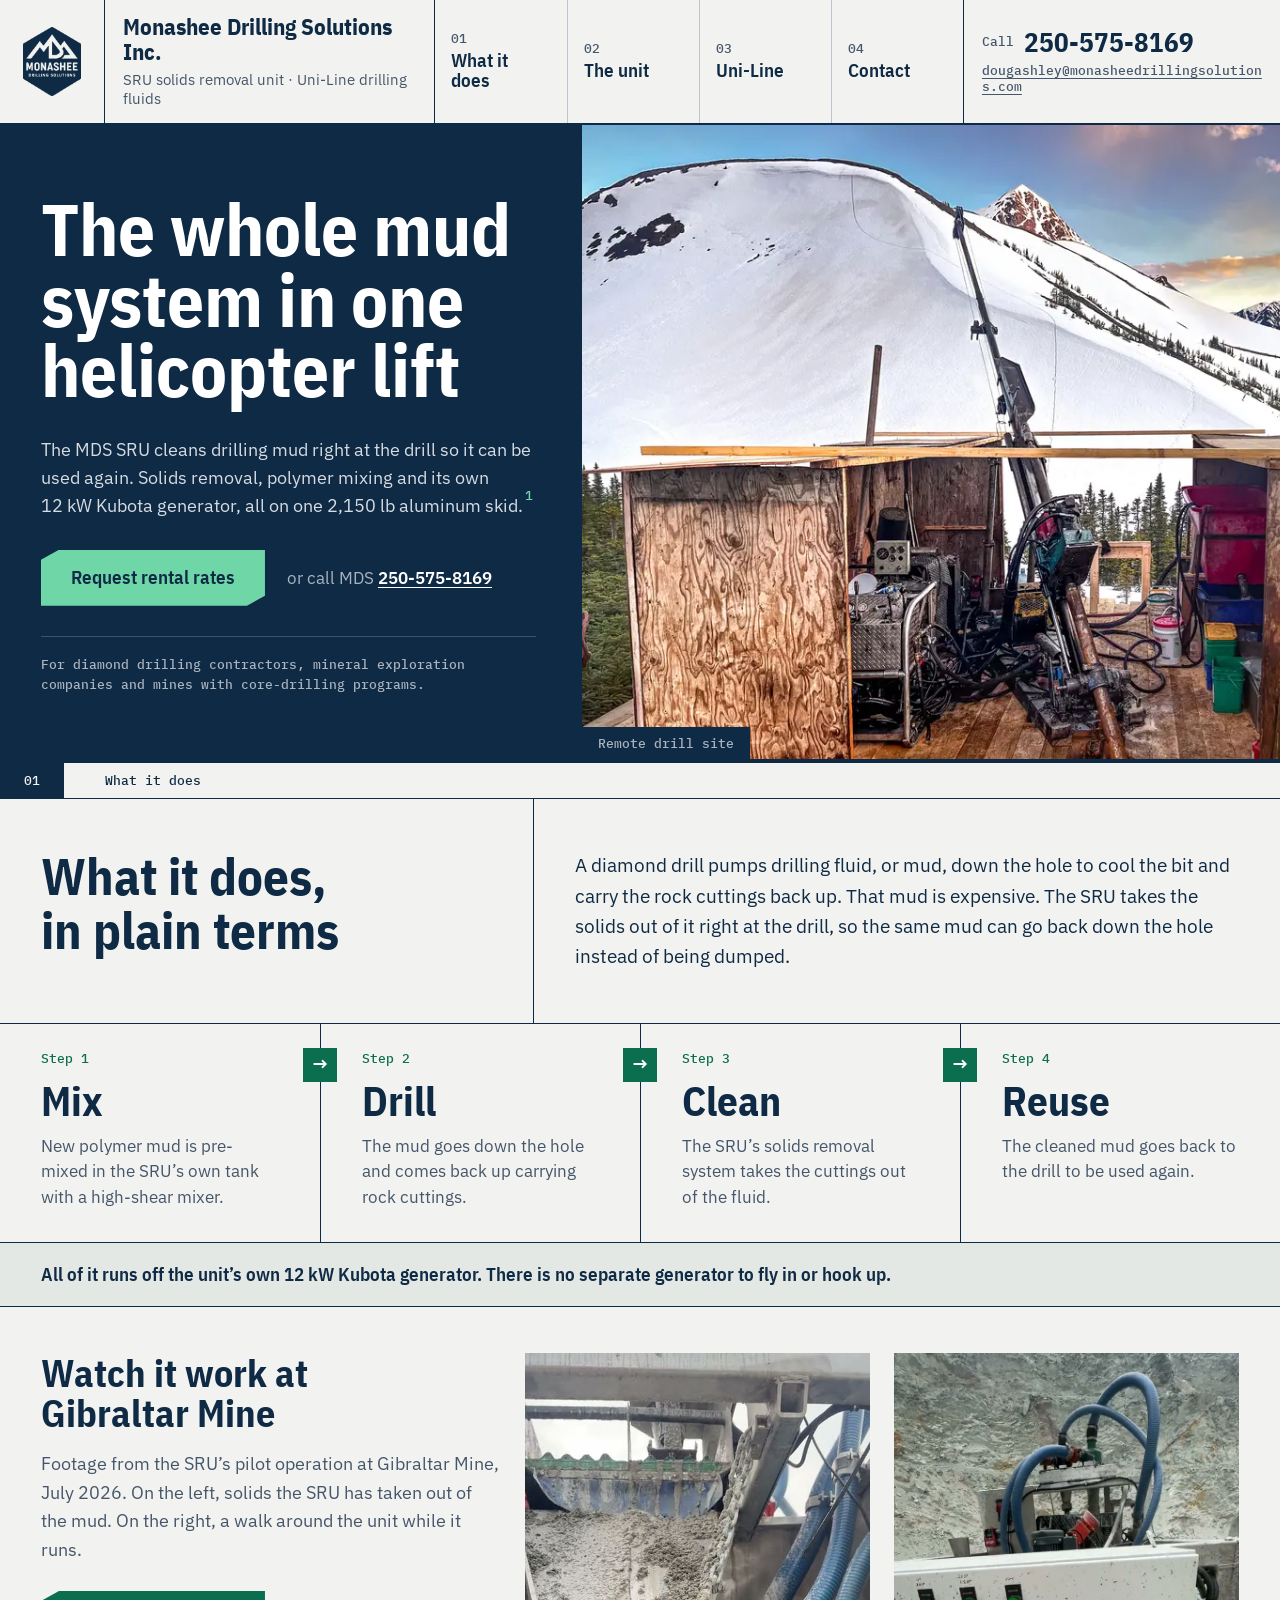
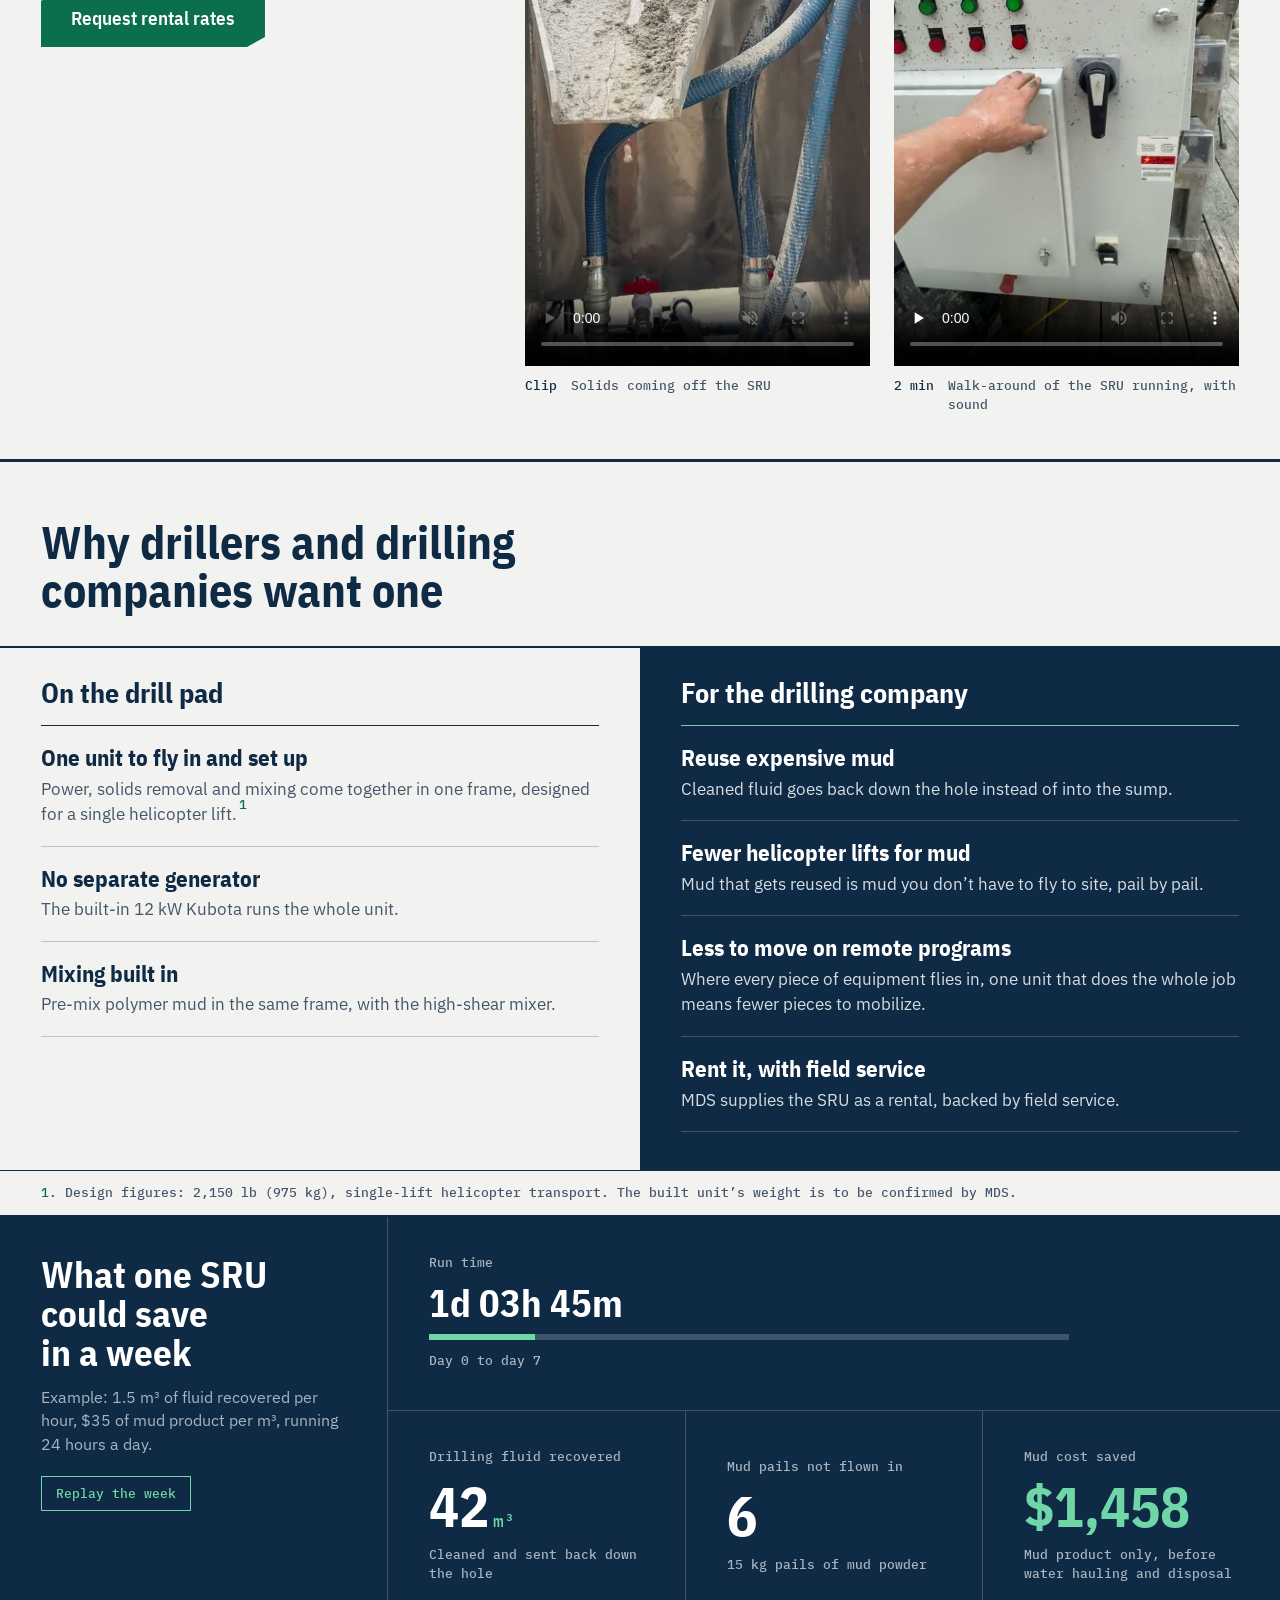
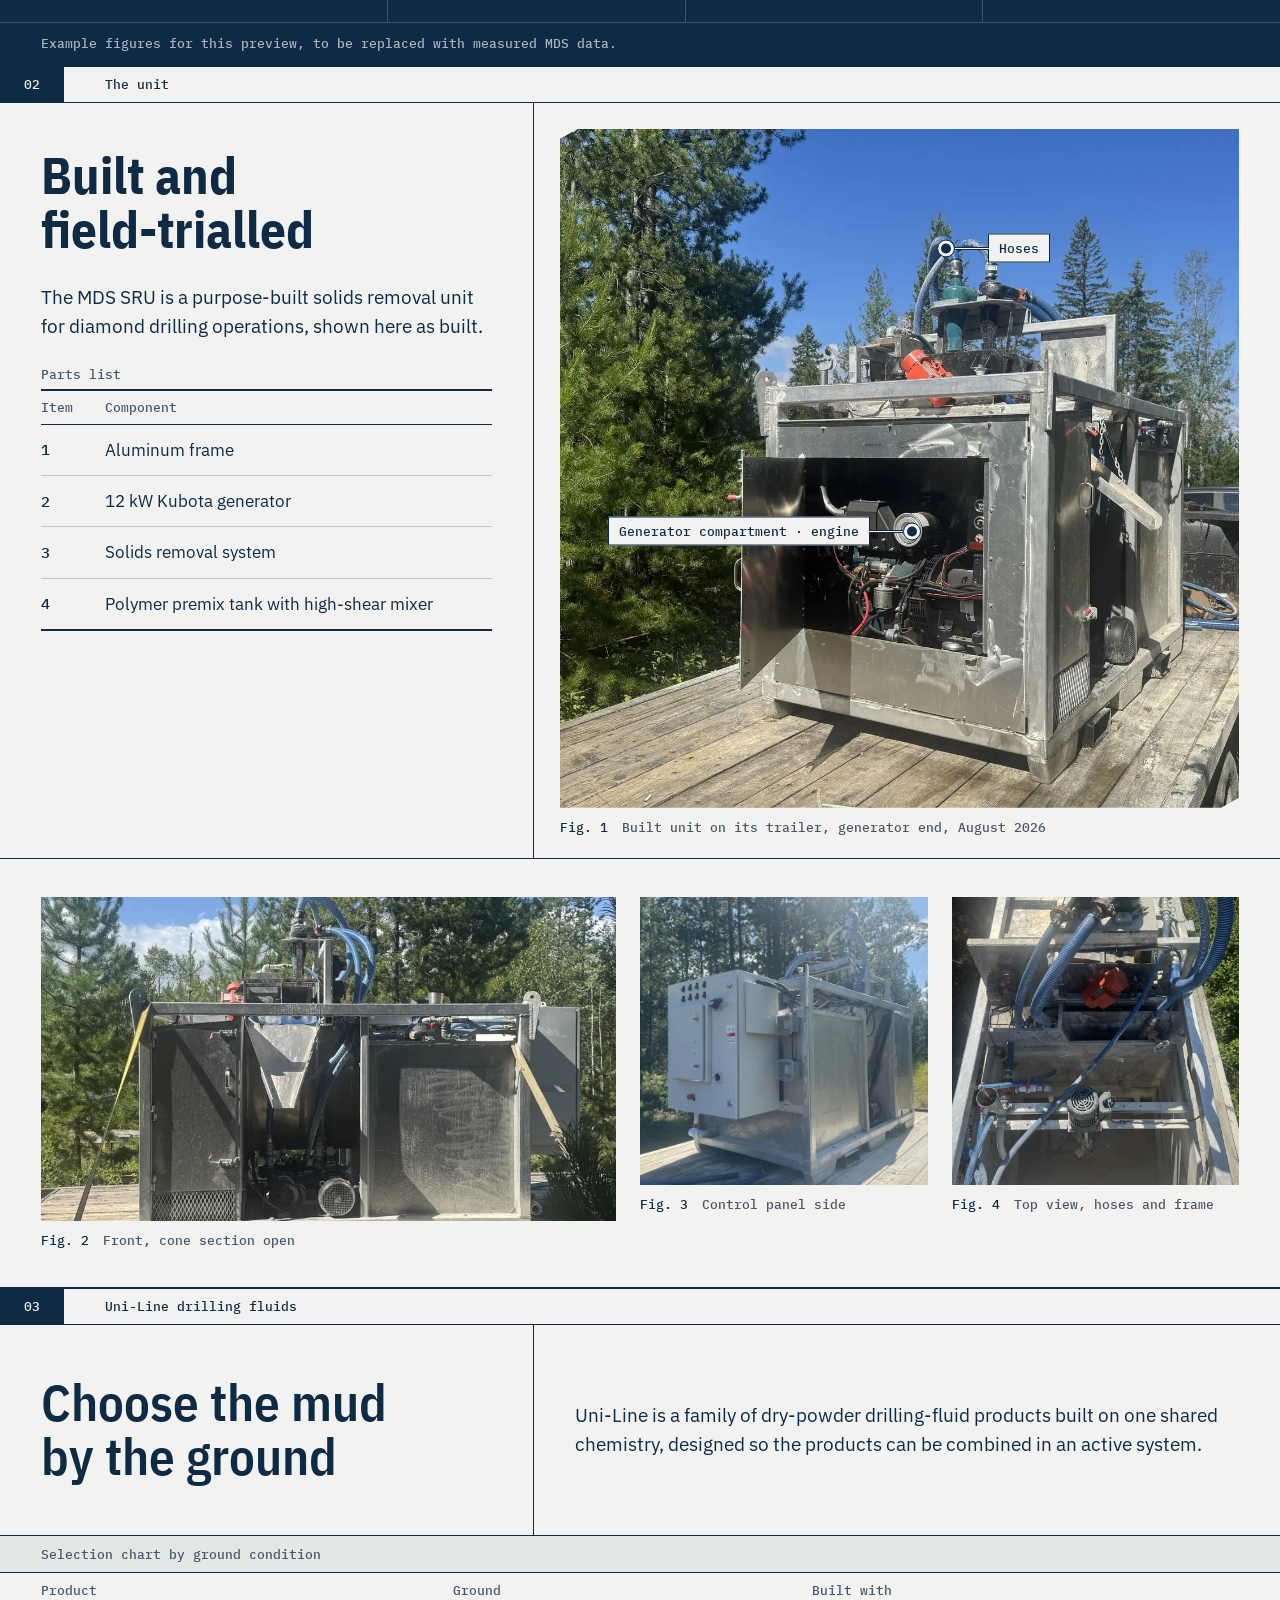
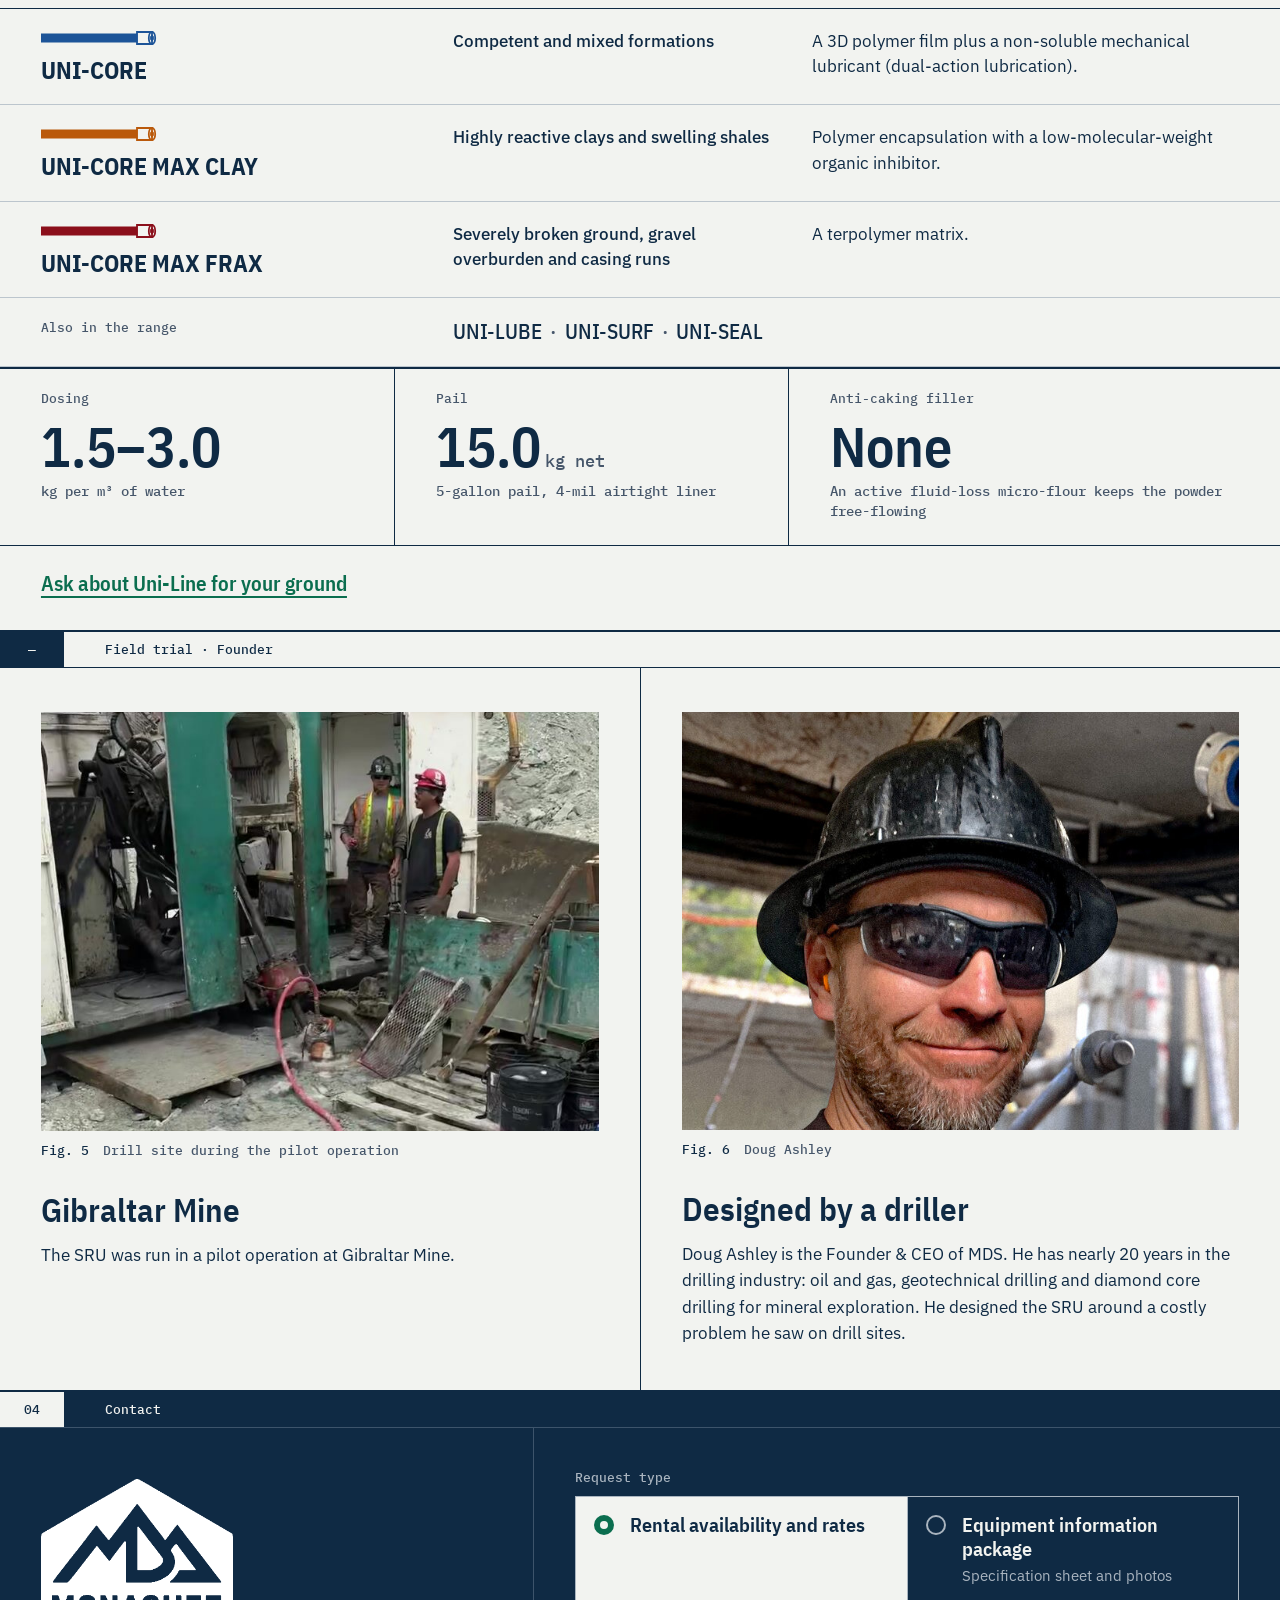
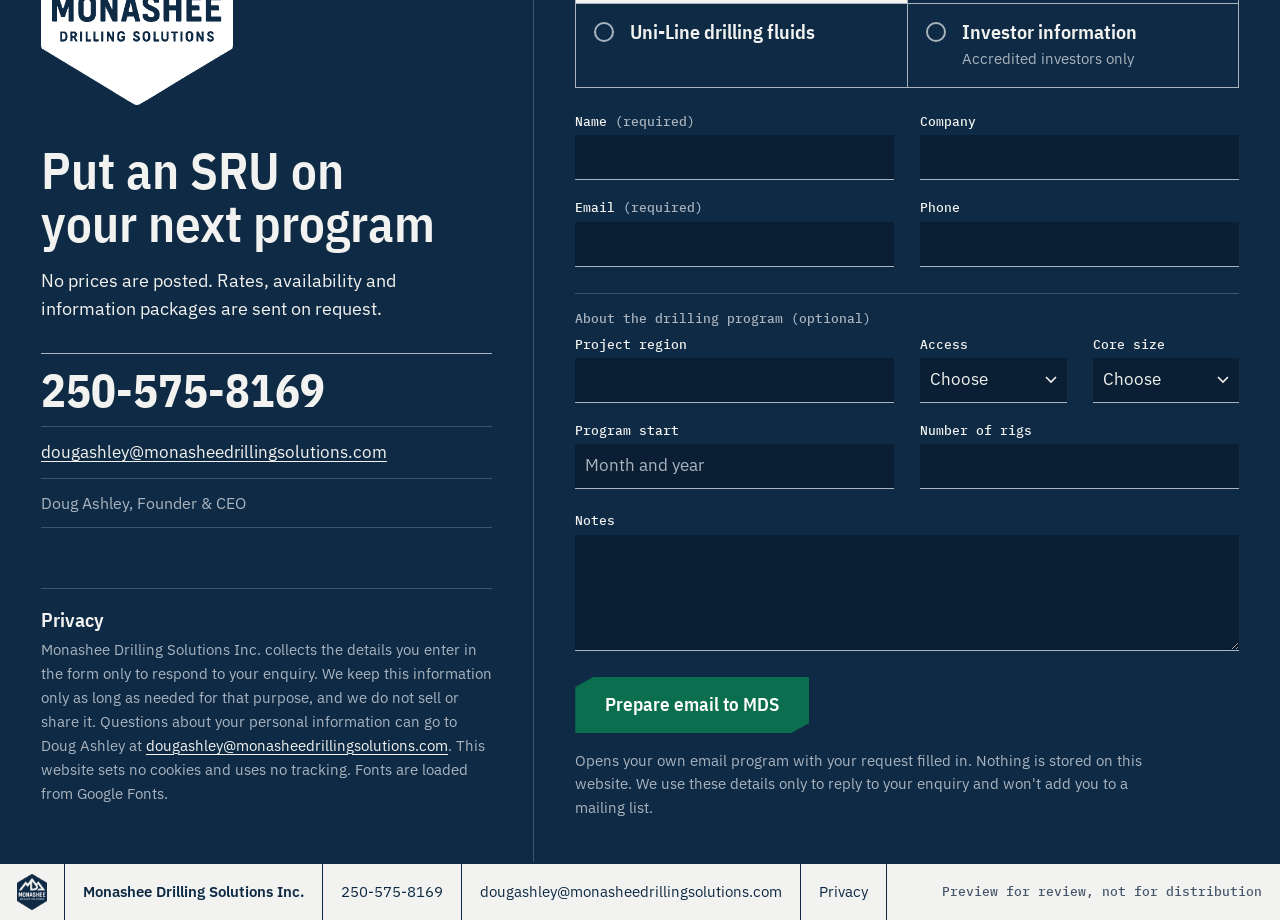
==== index.html @ 3a575f5a "Link previews (absolute og:image/og:url), sequential menu numbering, trim repeated terms in The unit" ====
<!doctype html>
<html lang="en-CA">
<head>
<meta charset="utf-8">
<meta name="viewport" content="width=device-width, initial-scale=1">
<meta name="robots" content="noindex, nofollow">
<title>Monashee Drilling Solutions Inc. · SRU solids removal unit and Uni-Line drilling fluids</title>
<meta name="description" content="Monashee Drilling Solutions Inc. (MDS): the SRU solids removal unit for diamond drilling operations, offered as a rental with field service, and Uni-Line drilling fluids. Rates, availability and information packages on request.">
<meta property="og:type" content="website">
<meta property="og:title" content="Monashee Drilling Solutions Inc. · SRU solids removal unit and Uni-Line drilling fluids">
<meta property="og:description" content="The whole mud system in one helicopter lift: solids removal, polymer mixing and its own 12 kW generator on one aluminum skid. Available to rent, with field service.">
<meta property="og:image" content="https://markharding123456-a11y.github.io/monashee-drilling-solutions/img/drillsite-1600.jpg">
<meta property="og:image:width" content="1600">
<meta property="og:image:height" content="1200">
<meta property="og:url" content="https://markharding123456-a11y.github.io/monashee-drilling-solutions/">
<meta name="twitter:card" content="summary_large_image">
<meta name="theme-color" content="#0F2A44">
<link rel="icon" type="image/png" sizes="32x32" href="img/favicon-32.png">
<link rel="apple-touch-icon" href="img/apple-touch-icon-180.png">
<link rel="preconnect" href="https://fonts.googleapis.com">
<link rel="preconnect" href="https://fonts.gstatic.com" crossorigin>
<link rel="stylesheet" href="https://fonts.googleapis.com/css2?family=IBM+Plex+Mono:wght@500&amp;family=IBM+Plex+Sans+Condensed:wght@600;700&amp;family=IBM+Plex+Sans:wght@400;500;600&amp;display=swap">
<link rel="stylesheet" href="css/site.css?v=8">
</head>
<body id="top">
<a class="skip" href="#how">Skip to content</a>

<header class="tb">
  <div class="wrap tb-grid">
    <a class="tb-logo" href="#top" aria-label="Monashee Drilling Solutions, top of page">
      <img src="img/logo-mds-navy.png" width="688" height="811" alt="Monashee Drilling Solutions logo">
    </a>
    <div class="tb-name">
      <strong>Monashee Drilling Solutions Inc.</strong>
      <span>SRU solids removal unit · Uni-Line drilling fluids</span>
    </div>
    <nav class="tb-index" aria-label="Sections">
      <a href="#how"><span>01</span>What it does</a>
      <a href="#sru"><span>02</span>The unit</a>
      <a href="#uniline"><span>03</span>Uni-Line</a>
      <a href="#requests"><span>04</span>Contact</a>
    </nav>
    <div class="tb-call">
      <a class="tb-phone" href="tel:+12505758169"><span class="tb-call-k">Call</span> 250-575-8169</a>
      <a class="tb-mail" href="mailto:dougashley@monasheedrillingsolutions.com">dougashley@monasheedrillingsolutions.com</a>
    </div>
  </div>
</header>

<main>

  <!-- Masthead -->
  <section class="mast" aria-labelledby="mast-title">
    <div class="mast-text">
      <h1 id="mast-title">The whole mud system in one helicopter lift</h1>
      <p class="mast-lede">The MDS SRU cleans drilling mud right at the drill so it can be used again. Solids removal, polymer mixing and its own 12&nbsp;kW Kubota generator, all on one 2,150&nbsp;lb aluminum skid.<sup class="fn"><a href="#fn-1" aria-label="Note 1">1</a></sup></p>
      <div class="act-row">
        <a class="act act-mint" href="#requests" data-request="rental">Request rental rates</a>
        <p class="act-alt">or call MDS <a href="tel:+12505758169">250-575-8169</a></p>
      </div>
      <p class="mast-for">For diamond drilling contractors, mineral exploration companies and mines with core-drilling programs.</p>
    </div>
    <figure class="mast-fig">
      <picture>
        <source type="image/webp" srcset="img/drillsite-900.webp 900w, img/drillsite-1600.webp 1600w" sizes="(min-width: 861px) 55vw, 100vw">
        <img src="img/drillsite-900.jpg" srcset="img/drillsite-900.jpg 900w, img/drillsite-1600.jpg 1600w" sizes="(min-width: 861px) 55vw, 100vw" width="1600" height="1200" fetchpriority="high" alt="A diamond drill set up inside a plywood drill shack on a remote mountainside, with a snow-covered ridge behind it">
      </picture>
      <figcaption>Remote drill site</figcaption>
    </figure>
  </section>

  <!-- 01 What it does -->
  <section id="how" aria-labelledby="how-title">
    <div class="band"><div class="wrap band-grid"><span class="band-no">01</span><span class="band-title">What it does</span></div></div>
    <div class="wrap how-head">
      <h2 id="how-title">What it does, in plain terms</h2>
      <p>A diamond drill pumps drilling fluid, or mud, down the hole to cool the bit and carry the rock cuttings back up. That mud is expensive. The SRU takes the solids out of it right at the drill, so the same mud can go back down the hole instead of being dumped.</p>
    </div>
    <div class="wrap">
      <ol class="flow">
        <li><span class="n">Step 1</span><h3>Mix</h3><p>New polymer mud is pre-mixed in the SRU&rsquo;s own tank with a high-shear mixer.</p></li>
        <li><span class="n">Step 2</span><h3>Drill</h3><p>The mud goes down the hole and comes back up carrying rock cuttings.</p></li>
        <li><span class="n">Step 3</span><h3>Clean</h3><p>The SRU&rsquo;s solids removal system takes the cuttings out of the fluid.</p></li>
        <li><span class="n">Step 4</span><h3>Reuse</h3><p>The cleaned mud goes back to the drill to be used again.</p></li>
      </ol>
      <p class="flow-power">All of it runs off the unit&rsquo;s own 12&nbsp;kW Kubota generator. There is no separate generator to fly in or hook up.</p>
    </div>
    <div class="wrap watch">
      <div class="watch-text">
        <h3>Watch it work at Gibraltar Mine</h3>
        <p>Footage from the SRU&rsquo;s pilot operation at Gibraltar Mine, July 2026. On the left, solids the SRU has taken out of the mud. On the right, a walk around the unit while it runs.</p>
        <a class="act" href="#requests" data-request="rental">Request rental rates</a>
      </div>
      <figure class="fig vid">
        <video class="vid-loop" data-src="video/sru-cuttings-loop.mp4" poster="img/poster-cuttings.jpg" width="540" height="960" muted loop playsinline preload="none" aria-label="Short silent clip: wet solids sliding off the SRU and dropping below the unit"></video>
        <figcaption><span>Clip</span>Solids coming off the SRU</figcaption>
      </figure>
      <figure class="fig vid">
        <video src="video/sru-gibraltar-walkaround.mp4" poster="img/poster-walkaround.jpg" width="540" height="960" controls playsinline preload="none" aria-label="Two-minute walk-around video of the SRU running at the Gibraltar Mine pilot"></video>
        <figcaption><span>2 min</span>Walk-around of the SRU running, with sound</figcaption>
      </figure>
    </div>
  </section>

  <!-- Why -->
  <section class="why" aria-labelledby="why-title">
    <div class="wrap why-head"><h2 id="why-title">Why drillers and drilling companies want one</h2></div>
    <div class="wrap why-grid">
      <div class="why-col">
        <h3>On the drill pad</h3>
        <ul>
          <li><b>One unit to fly in and set up</b>Power, solids removal and mixing come together in one frame, designed for a single helicopter lift.<sup class="fn"><a href="#fn-1" aria-label="Note 1">1</a></sup></li>
          <li><b>No separate generator</b>The built-in 12&nbsp;kW Kubota runs the whole unit.</li>
          <li><b>Mixing built in</b>Pre-mix polymer mud in the same frame, with the high-shear mixer.</li>
        </ul>
      </div>
      <div class="why-col why-co">
        <h3>For the drilling company</h3>
        <ul>
          <li><b>Reuse expensive mud</b>Cleaned fluid goes back down the hole instead of into the sump.</li>
          <li><b>Fewer helicopter lifts for mud</b>Mud that gets reused is mud you don&rsquo;t have to fly to site, pail by pail.</li>
          <li><b>Less to move on remote programs</b>Where every piece of equipment flies in, one unit that does the whole job means fewer pieces to mobilize.</li>
          <li><b>Rent it, with field service</b>MDS supplies the SRU as a rental, backed by field service.</li>
        </ul>
      </div>
    </div>
    <p class="wrap why-note" id="fn-1"><span>1.</span> Design figures: 2,150&nbsp;lb (975&nbsp;kg), single-lift helicopter transport. The built unit&rsquo;s weight is to be confirmed by MDS.</p>
  </section>

  <!-- Savings ticker: one simulated week. PLACEHOLDER figures live in js/site.js (SAVINGS) - replace with measured MDS data before launch. -->
  <section class="save" id="savings" aria-labelledby="save-title">
    <div class="wrap save-grid">
      <div class="save-head">
        <h2 id="save-title">What one SRU could save in a week</h2>
        <p class="save-basis" data-save-basis>Based on fluid recovered per hour and the cost of mixed mud, running around the clock.</p>
        <button class="save-replay" type="button" data-save-replay>Replay the week</button>
      </div>
      <div class="save-cell save-clock" aria-hidden="true">
        <span class="k">Run time</span>
        <span class="v" data-save-clock>0d 00h 00m</span>
        <span class="bar"><i data-save-bar></i></span>
        <span class="s">Day 0 to day 7</span>
      </div>
      <div class="save-cell" aria-hidden="true">
        <span class="k">Drilling fluid recovered</span>
        <span class="v"><span data-save-fluid>0</span><span class="u">m³</span></span>
        <span class="s">Cleaned and sent back down the hole</span>
      </div>
      <div class="save-cell" aria-hidden="true">
        <span class="k">Mud pails not flown in</span>
        <span class="v" data-save-pails>0</span>
        <span class="s">15 kg pails of mud powder</span>
      </div>
      <div class="save-cell save-money" aria-hidden="true">
        <span class="k">Mud cost saved</span>
        <span class="v" data-save-money>0</span>
        <span class="s">Mud product only, before water hauling and disposal</span>
      </div>
      <p class="sr-only" data-save-summary></p>
    </div>
    <p class="wrap save-note">Example figures for this preview, to be replaced with measured MDS data.</p>
  </section>

  <!-- 02 The unit -->
  <section id="sru" aria-labelledby="sru-title">
    <div class="band"><div class="wrap band-grid"><span class="band-no">02</span><span class="band-title">The unit</span></div></div>

    <div class="wrap hero">
      <div class="hero-text">
        <h2 class="unit-title" id="sru-title">Built and field-trialled</h2>
        <p class="lede">The MDS SRU is a purpose-built solids removal unit for diamond drilling operations, shown here as built.</p>
        <table class="parts">
          <caption>Parts list</caption>
          <thead><tr><th scope="col">Item</th><th scope="col">Component</th></tr></thead>
          <tbody>
            <tr><td>1</td><td>Aluminum frame</td></tr>
            <tr><td>2</td><td>12&nbsp;kW Kubota generator</td></tr>
            <tr><td>3</td><td>Solids removal system</td></tr>
            <tr><td>4</td><td>Polymer premix tank with high-shear mixer</td></tr>
          </tbody>
        </table>
      </div>

      <figure class="fig hero-fig">
        <div class="fig-frame chamfer">
          <picture>
            <source type="image/webp" srcset="img/sru-3344-900.webp 900w, img/sru-3344-1600.webp 1600w" sizes="(min-width: 861px) 71vw, 100vw">
            <img src="img/sru-3344-900.jpg" srcset="img/sru-3344-900.jpg 900w, img/sru-3344-1600.jpg 1600w" sizes="(min-width: 861px) 71vw, 100vw" width="900" height="675" fetchpriority="high" alt="The built SRU on a flatbed trailer with its generator compartment door open, showing the engine inside; blue hoses loop over the top of the frame, with pine trees and blue sky behind">
          </picture>
          <span class="callout co-engine" aria-hidden="true"><i></i><b><span class="co-lg">Generator compartment · engine</span><span class="co-sm">Engine</span></b></span>
          <span class="callout co-hoses" aria-hidden="true"><i></i><b>Hoses</b></span>
        </div>
        <figcaption><span>Fig. 1</span>Built unit on its trailer, generator end, August 2026</figcaption>
      </figure>
    </div>

    <!-- More photos of the built unit -->
    <div class="wrap build">
      <div class="build-figs">
        <figure class="fig f-wide">
          <div class="fig-frame r-169">
            <picture>
              <source type="image/webp" srcset="img/sru-3343-900.webp 900w, img/sru-3343-1600.webp 1600w" sizes="(min-width: 861px) 52vw, 100vw">
              <img src="img/sru-3343-900.jpg" srcset="img/sru-3343-900.jpg 900w, img/sru-3343-1600.jpg 1600w" sizes="(min-width: 861px) 52vw, 100vw" width="900" height="675" loading="lazy" decoding="async" alt="Front of the SRU, open at this end: a funnel-shaped cone section in the middle, pumps and motors below it, and blue hoses rising from the top of the frame">
            </picture>
          </div>
          <figcaption><span>Fig. 2</span>Front, cone section open</figcaption>
        </figure>
        <figure class="fig">
          <div class="fig-frame r-11">
            <picture>
              <source type="image/webp" srcset="img/sru-3346-900.webp">
              <img src="img/sru-3346-900.jpg" width="900" height="675" loading="lazy" decoding="async" alt="Side of the SRU with a grey electrical control panel: a row of indicator lights, switches and a hinged cover, with hoses on the frame above">
            </picture>
          </div>
          <figcaption><span>Fig. 3</span>Control panel side</figcaption>
        </figure>
        <figure class="fig">
          <div class="fig-frame r-11">
            <picture>
              <source type="image/webp" srcset="img/sru-topview-900.webp">
              <img src="img/sru-topview-900.jpg" width="900" height="1200" loading="lazy" decoding="async" alt="The SRU seen from directly above: the aluminum frame, blue hoses running to two hose fittings at one end, an orange motor, and an open tank with a motor mounted on a crossbar">
            </picture>
          </div>
          <figcaption><span>Fig. 4</span>Top view, hoses and frame</figcaption>
        </figure>
      </div>
    </div>
  </section>

  <!-- 02 Uni-Line -->
  <section id="uniline" aria-labelledby="ul-title">
    <div class="band"><div class="wrap band-grid"><span class="band-no">03</span><span class="band-title">Uni-Line drilling fluids</span></div></div>

    <div class="wrap ul-head">
      <h2 id="ul-title">Choose the mud by the ground</h2>
      <p>Uni-Line is a family of dry-powder drilling-fluid products built on one shared chemistry, designed so the products can be combined in an active system.</p>
    </div>

    <div class="wrap">
      <table class="select">
        <caption>Selection chart by ground condition</caption>
        <thead>
          <tr><th scope="col">Product</th><th scope="col">Ground</th><th scope="col">Built with</th></tr>
        </thead>
        <tbody>
          <tr class="k-core">
            <th scope="row"><svg class="rod" viewBox="0 0 120 18" width="120" height="18" aria-hidden="true" focusable="false"><rect x="0" y="5" width="96" height="8"/><path d="M96 3h15v12H96z" fill="none" stroke-width="1.8"/><ellipse cx="111" cy="9" rx="3.2" ry="6" fill="none" stroke-width="1.8"/><ellipse cx="111" cy="9" rx="1.4" ry="2.8"/></svg><span>UNI-CORE</span></th>
            <td>Competent and mixed formations</td>
            <td>A 3D polymer film plus a non-soluble mechanical lubricant (dual-action lubrication).</td>
          </tr>
          <tr class="k-clay">
            <th scope="row"><svg class="rod" viewBox="0 0 120 18" width="120" height="18" aria-hidden="true" focusable="false"><rect x="0" y="5" width="96" height="8"/><path d="M96 3h15v12H96z" fill="none" stroke-width="1.8"/><ellipse cx="111" cy="9" rx="3.2" ry="6" fill="none" stroke-width="1.8"/><ellipse cx="111" cy="9" rx="1.4" ry="2.8"/></svg><span>UNI-CORE MAX CLAY</span></th>
            <td>Highly reactive clays and swelling shales</td>
            <td>Polymer encapsulation with a low-molecular-weight organic inhibitor.</td>
          </tr>
          <tr class="k-frax">
            <th scope="row"><svg class="rod" viewBox="0 0 120 18" width="120" height="18" aria-hidden="true" focusable="false"><rect x="0" y="5" width="96" height="8"/><path d="M96 3h15v12H96z" fill="none" stroke-width="1.8"/><ellipse cx="111" cy="9" rx="3.2" ry="6" fill="none" stroke-width="1.8"/><ellipse cx="111" cy="9" rx="1.4" ry="2.8"/></svg><span>UNI-CORE MAX FRAX</span></th>
            <td>Severely broken ground, gravel overburden and casing runs</td>
            <td>A terpolymer matrix.</td>
          </tr>
          <tr class="also">
            <th scope="row"><span>Also in the range</span></th>
            <td colspan="2">UNI-LUBE <span aria-hidden="true">·</span> UNI-SURF <span aria-hidden="true">·</span> UNI-SEAL</td>
          </tr>
        </tbody>
      </table>
    </div>

    <div class="ul-data-band">
      <dl class="wrap ul-data">
        <div><dt>Dosing</dt><dd><span class="v">1.5&ndash;3.0</span><span class="s">kg per m³ of water</span></dd></div>
        <div><dt>Pail</dt><dd><span class="v">15.0<span class="u">kg net</span></span><span class="s">5-gallon pail, 4-mil airtight liner</span></dd></div>
        <div><dt>Anti-caking filler</dt><dd><span class="v v-word">None</span><span class="s">An active fluid-loss micro-flour keeps the powder free-flowing</span></dd></div>
      </dl>
    </div>
    <div class="wrap ul-act">
      <a class="quiet" href="#requests" data-request="uni-line">Ask about Uni-Line for your ground</a>
    </div>
  </section>

  <!-- 03 Field trial · Founder -->
  <section id="field" aria-label="Field trial and founder">
    <div class="band"><div class="wrap band-grid"><span class="band-no" aria-hidden="true">&mdash;</span><span class="band-title">Field trial · Founder</span></div></div>

    <div class="wrap field">
      <article class="field-col" aria-labelledby="trial-title">
        <figure class="fig">
          <div class="fig-frame r-45 pos-trial">
            <img src="img/gibraltar-pilot-720.jpg" width="720" height="1280" loading="lazy" decoding="async" alt="A drill site at Gibraltar Mine: a drill shack with its doors open, two crew members in hard hats and hi-vis vests, black pails on a pallet and a red hose across grey rock ground">
          </div>
          <figcaption><span>Fig. 5</span>Drill site during the pilot operation</figcaption>
        </figure>
        <div class="field-text">
          <h2 id="trial-title">Gibraltar Mine</h2>
          <p>The SRU was run in a pilot operation at Gibraltar Mine.</p>
        </div>
      </article>
      <article class="field-col" aria-labelledby="founder-title">
        <figure class="fig">
          <div class="fig-frame r-45 pos-founder">
            <img src="img/founder-doug-ashley.jpg" width="713" height="951" loading="lazy" decoding="async" alt="Doug Ashley smiling, wearing a black hard hat, tinted safety glasses and a hi-vis harness, with drilling equipment behind him">
          </div>
          <figcaption><span>Fig. 6</span>Doug Ashley</figcaption>
        </figure>
        <div class="field-text">
          <h2 id="founder-title">Designed by a driller</h2>
          <p>Doug Ashley is the Founder &amp; CEO of MDS. He has nearly 20 years in the drilling industry: oil and gas, geotechnical drilling and diamond core drilling for mineral exploration. He designed the SRU around a costly problem he saw on drill sites.</p>
        </div>
      </article>
    </div>
  </section>

  <!-- 04 Requests -->
  <section id="requests" class="navy" aria-labelledby="req-title">
    <div class="band band-dark"><div class="wrap band-grid"><span class="band-no">04</span><span class="band-title">Contact</span></div></div>

    <div class="wrap req">
      <div class="req-side">
        <img class="req-logo" src="img/logo-mds-white.png" width="688" height="811" loading="lazy" decoding="async" alt="Monashee Drilling Solutions logo">
        <h2 id="req-title">Put an SRU on your next program</h2>
        <p>No prices are posted. Rates, availability and information packages are sent on request.</p>
        <div class="direct">
          <a class="direct-phone" href="tel:+12505758169">250-575-8169</a>
          <a class="direct-mail" href="mailto:dougashley@monasheedrillingsolutions.com">dougashley@monasheedrillingsolutions.com</a>
          <span class="direct-who">Doug Ashley, Founder &amp; CEO</span>
        </div>
      </div>

      <div class="req-main">
        <form class="req-form" id="request-form" method="post" action="mailto:dougashley@monasheedrillingsolutions.com" enctype="text/plain" novalidate>
          <fieldset class="types">
            <legend>Request type</legend>
            <div class="types-grid">
              <label class="type"><input type="radio" name="type" value="rental" checked><span class="t-mark" aria-hidden="true"></span><span class="t-name">Rental availability and rates</span></label>
              <label class="type"><input type="radio" name="type" value="package"><span class="t-mark" aria-hidden="true"></span><span class="t-name">Equipment information package</span><span class="t-desc">Specification sheet and photos</span></label>
              <label class="type"><input type="radio" name="type" value="uni-line"><span class="t-mark" aria-hidden="true"></span><span class="t-name">Uni-Line drilling fluids</span></label>
              <label class="type"><input type="radio" name="type" value="investor" aria-describedby="investor-note"><span class="t-mark" aria-hidden="true"></span><span class="t-name">Investor information</span><span class="t-desc">Accredited investors only</span></label>
            </div>
          </fieldset>

          <div class="investor-note" id="investor-note" role="note">
            <p>Monashee Drilling Solutions Inc. is a private British Columbia company. Information about investing is provided only to persons who qualify as accredited investors under National Instrument 45-106, after eligibility is confirmed. Nothing on this website is an offer to sell, or a solicitation of an offer to buy, any securities.</p>
          </div>

          <div class="fields">
            <div class="f">
              <label for="f-name">Name <span class="req-mark">(required)</span></label>
              <input id="f-name" name="name" autocomplete="name" required aria-describedby="err-name">
              <span class="err" id="err-name"></span>
            </div>
            <div class="f">
              <label for="f-company">Company</label>
              <input id="f-company" name="company" autocomplete="organization">
            </div>
            <div class="f">
              <label for="f-email">Email <span class="req-mark">(required)</span></label>
              <input id="f-email" name="email" type="email" autocomplete="email" required aria-describedby="err-email">
              <span class="err" id="err-email"></span>
            </div>
            <div class="f">
              <label for="f-phone">Phone</label>
              <input id="f-phone" name="phone" type="tel" autocomplete="tel">
            </div>
          </div>

          <fieldset class="trade" id="trade-fields">
            <legend>About the drilling program <span class="opt">(optional)</span></legend>
            <div class="fields fields-trade">
              <div class="f f-2">
                <label for="f-region">Project region</label>
                <input id="f-region" name="region">
              </div>
              <div class="f">
                <label for="f-access">Access</label>
                <select id="f-access" name="access"><option value="">Choose</option><option>Helicopter</option><option>Road</option><option>Skid</option></select>
              </div>
              <div class="f">
                <label for="f-core">Core size</label>
                <select id="f-core" name="core"><option value="">Choose</option><option>BQ</option><option>NQ</option><option>HQ</option><option>PQ</option><option>Other / mixed</option></select>
              </div>
              <div class="f f-2">
                <label for="f-start">Program start</label>
                <input id="f-start" name="start" placeholder="Month and year">
              </div>
              <div class="f f-2">
                <label for="f-rigs">Number of rigs</label>
                <input id="f-rigs" name="rigs" type="number" inputmode="numeric" min="1" step="1" aria-describedby="err-rigs">
                <span class="err" id="err-rigs"></span>
              </div>
            </div>
          </fieldset>

          <div class="fields">
            <div class="f f-full">
              <label for="f-notes">Notes</label>
              <textarea id="f-notes" name="notes" rows="4"></textarea>
            </div>
          </div>

          <div class="submit-row">
            <button type="submit" class="act">Prepare email to MDS</button>
          </div>
          <p class="form-help">Opens your own email program with your request filled in. Nothing is stored on this website. We use these details only to reply to your enquiry and won't add you to a mailing list.</p>
          <p class="form-status" id="form-status" role="status" aria-live="polite"></p>
        </form>
      </div>

      <div class="privacy" id="privacy">
        <h3>Privacy</h3>
        <p>Monashee Drilling Solutions Inc. collects the details you enter in the form only to respond to your enquiry. We keep this information only as long as needed for that purpose, and we do not sell or share it. Questions about your personal information can go to Doug Ashley at <a href="mailto:dougashley@monasheedrillingsolutions.com">dougashley@monasheedrillingsolutions.com</a>. This website sets no cookies and uses no tracking. Fonts are loaded from Google Fonts.</p>
      </div>
    </div>
  </section>
</main>

<footer class="foot">
  <div class="wrap foot-grid">
    <span class="foot-mark"><img class="foot-logo" src="img/logo-mds-navy.png" width="688" height="811" loading="lazy" decoding="async" alt=""></span>
    <span class="foot-name">Monashee Drilling Solutions Inc.</span>
    <a href="tel:+12505758169">250-575-8169</a>
    <a class="foot-mail" href="mailto:dougashley@monasheedrillingsolutions.com">dougashley@monasheedrillingsolutions.com</a>
    <a href="#privacy">Privacy</a>
    <span class="foot-preview">Preview for review, not for distribution</span>
  </div>
</footer>

<script src="js/site.js?v=7"></script>
</body>
</html>
---- css/site.css ----
/* Monashee Drilling Solutions Inc. - preview site
   "Field spec sheet": ink on cool drafting paper, navy plates, one action colour (malachite).
   Hairline rules, no shadows, no gradients, square or hexagon-chamfered corners. */

:root {
  --paper: #F2F3F0;       /* cool drafting paper */
  --paper-2: #E4E8E5;     /* ruled fills, hover */
  --ink: #0F2A44;         /* MDS logo navy */
  --ink-2: #46566A;       /* secondary text on paper */
  --rule-soft: #BCC5CD;   /* soft rule on paper */
  --navy: #0F2A44;
  --navy-2: #0A1F34;      /* footnote strip on navy */
  --on-navy: #F2F3F0;
  --mute-navy: #A9B4BF;   /* mountain grey, secondary on navy */
  --rule-navy: #3D546B;   /* hairline on navy */
  --acc: #0B6E4F;         /* malachite: the one action colour on paper */
  --acc-hover: #095C42;
  --mint: #6FD6A8;        /* units and small accents on navy only */
  --err-navy: #FFB4A8;    /* error text on navy */
  --core: #1D5498; --clay: #BA590B; --frax: #8B0F1B;
  /* chamfer follows the logo hexagon: edges slope 30 degrees from horizontal */
  --chx: 18px; --chy: 10px;
  --display: "IBM Plex Sans Condensed", "Arial Narrow", sans-serif;
  --body: "IBM Plex Sans", "Segoe UI", Arial, sans-serif;
  --mono: "IBM Plex Mono", Consolas, monospace;
  --pad: clamp(16px, 3.2vw, 46px);
}

*, *::before, *::after { box-sizing: border-box; }
html { -webkit-text-size-adjust: 100%; scroll-behavior: smooth; }
@media (prefers-reduced-motion: reduce) { html { scroll-behavior: auto; } }
body {
  margin: 0; background: var(--paper); color: var(--ink);
  font: 400 17px/1.55 var(--body);
  font-variant-numeric: tabular-nums lining-nums;
  -webkit-font-smoothing: auto;
}
img { display: block; max-width: 100%; height: auto; }
a { color: inherit; text-underline-offset: 3px; text-decoration-thickness: 1px; }
:focus-visible { outline: 3px solid var(--acc); outline-offset: 2px; }
.navy :focus-visible, .plate :focus-visible { outline-color: var(--mint); }
h1, h2, h3 { font-family: var(--display); font-weight: 600; line-height: 1.05; margin: 0; letter-spacing: 0; text-wrap: balance; }
p { margin: 0; }
dl, dd { margin: 0; }

.wrap { max-width: 1440px; margin-inline: auto; }
@media (min-width: 1441px) {
  .wrap { border-inline: 1px solid var(--rule-soft); }
  .navy .wrap, .plate .wrap { border-color: var(--rule-navy); }
}

.skip { position: absolute; left: 8px; top: -60px; z-index: 10; padding: 10px 16px; background: var(--ink); color: var(--paper); font: 600 16px/1.2 var(--body); text-decoration: none; }
.skip:focus { top: 8px; outline: 3px solid var(--acc); outline-offset: 2px; }

/* ---------- header title block ---------- */
.tb { border-bottom: 2px solid var(--ink); }
.tb-grid { display: grid; grid-template-columns: 104px minmax(0, 1.25fr) minmax(0, 2fr) minmax(0, 1.2fr); }
.tb-grid > * { border-left: 1px solid var(--ink); padding: 14px 18px; min-width: 0; }
.tb-grid > :first-child { border-left: 0; }
.tb-logo { display: flex; align-items: center; justify-content: center; padding: 10px; }
.tb-logo img { width: 58px; }
.tb-name { display: flex; flex-direction: column; justify-content: center; }
.tb-name strong { font: 700 23px/1.1 var(--display); }
.tb-name span { font: 400 14.5px/1.35 var(--body); color: var(--ink-2); margin-top: 5px; }
.tb-index { display: grid; grid-template-columns: repeat(4, 1fr); padding: 0; }
.tb-index a {
  display: flex; flex-direction: column; justify-content: center; gap: 7px;
  padding: 14px 16px; text-decoration: none; font: 600 19px/1.05 var(--display);
  border-left: 1px solid var(--rule-soft);
}
.tb-index a:first-child { border-left: 0; }
.tb-index a span { font: 500 12.5px/1 var(--mono); color: var(--ink-2); }
.tb-index a:hover { background: var(--paper-2); }
.tb-index a:hover span { color: var(--acc); }
.tb-call { display: flex; flex-direction: column; justify-content: center; gap: 7px; }
.tb-phone { font: 700 27px/1 var(--display); text-decoration: none; white-space: nowrap; }
.tb-call-k { font: 500 12.5px/1 var(--mono); color: var(--ink-2); vertical-align: 0.45em; margin-right: 4px; }
.tb-phone:hover { color: var(--acc); }
.tb-mail { font: 500 12.5px/1.3 var(--mono); color: var(--ink-2); overflow-wrap: anywhere; }
.tb-mail:hover { color: var(--acc); }

/* ---------- section strip: "01 | The SRU" ---------- */
.band { border-bottom: 1px solid var(--ink); }
section + section .band, section + section { border-top: 0; }
section + section { border-top: 2px solid var(--ink); }
.band-grid { display: grid; grid-template-columns: 64px 1fr; font: 500 13px/1 var(--mono); }
.band-grid > span { padding: 11px var(--pad); display: flex; align-items: center; }
.band-no { justify-content: center; padding: 11px 0 !important; background: var(--ink); color: var(--paper); }
.band-title { color: var(--ink); }
.band-dark { border-bottom-color: var(--rule-navy); }
.band-dark .band-no { background: var(--paper); color: var(--ink); }
.band-dark .band-title { color: var(--on-navy); }

/* ---------- hero ---------- */
.hero { display: grid; grid-template-columns: minmax(0, 5fr) minmax(0, 7fr); }
.hero-text { padding: clamp(30px, 3.6vw, 54px) var(--pad) clamp(30px, 3.6vw, 50px); display: flex; flex-direction: column; gap: 26px; }
h1 { font-size: clamp(44px, 5.3vw, 84px); font-weight: 700; line-height: 1.02; }
.unit-title { font-size: clamp(36px, 4vw, 60px); font-weight: 700; }
.lede { font-size: 19px; line-height: 1.55; max-width: 34em; }
.terms { border-top: 1px solid var(--ink); }
.terms div { display: grid; grid-template-columns: 92px 1fr; gap: 12px; padding: 11px 0; border-bottom: 1px solid var(--rule-soft); }
.terms dt { font: 500 12.5px/1.7 var(--mono); color: var(--ink-2); }
.terms dd { font-size: 16px; line-height: 1.5; }

/* the single action style: solid malachite, hexagon-chamfered */
.act-row { display: flex; align-items: center; flex-wrap: wrap; gap: 14px 22px; }
.act {
  display: inline-flex; align-items: center; min-height: 56px; padding: 0 30px;
  background: var(--acc); color: #fff; text-decoration: none; border: 0; cursor: pointer;
  font: 600 19px/1.15 var(--display);
  clip-path: polygon(var(--chx) 0, 100% 0, 100% calc(100% - var(--chy)), calc(100% - var(--chx)) 100%, 0 100%, 0 var(--chy));
}
.act:hover { background: var(--acc-hover); }
.act:focus-visible { clip-path: none; outline-offset: 3px; }
.act-alt { font-size: 16px; color: var(--ink-2); }
.act-alt a { color: var(--ink); font-weight: 600; white-space: nowrap; }
.act-alt a:hover { color: var(--acc); }

/* ---------- figures ---------- */
.fig { margin: 0; }
.fig-frame { position: relative; overflow: hidden; background: var(--paper-2); }
.fig-frame img { width: 100%; height: 100%; object-fit: cover; }
.fig-frame picture { display: contents; }
.chamfer { clip-path: polygon(var(--chx) 0, 100% 0, 100% calc(100% - var(--chy)), calc(100% - var(--chx)) 100%, 0 100%, 0 var(--chy)); }
.r-169 { aspect-ratio: 16 / 9; }
.r-11 { aspect-ratio: 1 / 1; }
.r-45 { aspect-ratio: 4 / 5; }
.fig figcaption {
  display: flex; gap: 14px; align-items: baseline; padding: 10px 0 0;
  font: 500 12.5px/1.45 var(--mono); color: var(--ink-2);
}
.fig figcaption span { color: var(--ink); white-space: nowrap; }

.hero-fig { border-left: 1px solid var(--ink); padding: clamp(18px, 2vw, 28px) var(--pad) 22px clamp(18px, 2vw, 28px); }
.hero-fig .fig-frame { aspect-ratio: 1 / 1; }

/* drawing callouts: the dot sits on the exact point of the photo (percent of the 4:3 frame) */
.callout { position: absolute; display: flex; align-items: center; pointer-events: none; }
.callout i {
  flex: none; width: 16px; height: 16px; border-radius: 50%;
  background: var(--ink); border: 3px solid var(--paper); outline: 1px solid var(--ink);
}
.callout b {
  position: relative; font: 500 13px/1 var(--mono); color: var(--ink); background: var(--paper);
  padding: 7px 10px; border: 1px solid var(--ink); white-space: nowrap;
}
.callout b::before {   /* leader: ink-paper-ink so it reads on sky, trees and metal */
  content: ""; position: absolute; top: 50%; width: 34px; height: 3px; transform: translateY(-50%);
  background: var(--paper); border-block: 1px solid var(--ink);
}
.co-engine { right: 48.1%; top: 59.3%; flex-direction: row-reverse; transform: translate(8px, -50%); }
.co-engine b { margin-right: 34px; }
.co-engine b::before { left: 100%; }
.co-hoses { left: 56.9%; top: 17.6%; transform: translate(-8px, -50%); }
.co-hoses b { margin-left: 34px; }
.co-hoses b::before { right: 100%; }
.co-sm { display: none; }

/* ---------- data plate (full-width navy) ---------- */
.plate { background: var(--navy); color: var(--on-navy); border-top: 2px solid var(--ink); }
.plate-head { padding: 12px var(--pad); font: 500 13px/1.3 var(--mono); color: var(--on-navy); border-bottom: 1px solid var(--rule-navy); }
.plate-grid { display: grid; grid-template-columns: repeat(3, minmax(0, 1fr)); }
.plate .cell { padding: 22px var(--pad) 26px; border-left: 1px solid var(--rule-navy); display: flex; flex-direction: column; gap: 10px; min-width: 0; }
.plate .cell:nth-child(1), .plate .cell:nth-child(4) { border-left: 0; }
.plate .cell:nth-child(n+4) { border-top: 1px solid var(--rule-navy); }
.cell-wide { grid-column: span 2; }
.plate dt { font: 500 13px/1.3 var(--mono); color: var(--mute-navy); }
.plate dd { display: flex; flex-direction: column; gap: 8px; }
.plate .v { font: 600 clamp(52px, 6vw, 92px)/0.95 var(--display); white-space: nowrap; }
.plate .v-word { font-size: clamp(38px, 4.1vw, 62px); line-height: 1.02; white-space: normal; }
.u { font: 500 0.3em/1 var(--mono); color: var(--mint); margin-left: 0.25em; }
.plate .s { font: 500 14px/1.35 var(--mono); color: var(--mute-navy); }
/* footnote marks sit tight to the figure: baseline-relative shift sized to the parent's cap height */
sup.fn { font: 500 13px/0 var(--mono); vertical-align: baseline; position: relative; top: -0.9em; margin-left: 1px; }
.plate sup.fn { color: var(--mint); }
.v-word sup.fn { font-size: 13px; top: -1.1em; margin-left: 1px; }
/* above 860px the word grows with the viewport: raise the mark with it so it stays at cap height */
@media (min-width: 861px) { .v-word sup.fn { top: calc(-0.55 * clamp(38px, 4.1vw, 62px)); } }
.u sup.fn { font-size: 13px; }
sup.fn a { color: inherit; text-decoration: none; padding: 0 1px; position: relative; }
sup.fn a::after { content: ""; position: absolute; inset: -6px -9px; }   /* 24px tap target without moving the layout */
sup.fn a:hover { text-decoration: underline; }
.plate dd.list { display: block; }
.plate .list { font: 600 clamp(24px, 2.3vw, 34px)/1.2 var(--display); }
.plate .list .nw { white-space: nowrap; }
.plate .list .sep { color: var(--mint); padding: 0 0.15em; }
.plate .list-big { font-size: clamp(38px, 4.1vw, 62px); line-height: 1.02; }
.plate-note {
  padding: 12px var(--pad) 13px; border-top: 1px solid var(--rule-navy); background: var(--navy-2);
  font: 500 13px/1.5 var(--mono); color: var(--mute-navy);
}
.plate-note span { color: var(--mint); }

/* ---------- build detail ---------- */
.build { display: grid; grid-template-columns: minmax(0, 5fr) minmax(0, 7fr); }
.build-text { padding: clamp(30px, 4vw, 54px) var(--pad); }
.build-text h2 { font-size: clamp(32px, 3.2vw, 46px); margin-bottom: 24px; }
.build-text h3 { font-size: 24px; margin: 38px 0 12px; }
table { border-collapse: collapse; width: 100%; }
caption { text-align: left; font: 500 12.5px/1 var(--mono); color: var(--ink-2); padding-bottom: 9px; }
.parts { border-top: 2px solid var(--ink); border-bottom: 2px solid var(--ink); }
.parts th { font: 500 12.5px/1 var(--mono); color: var(--ink-2); text-align: left; padding: 10px 0; border-bottom: 1px solid var(--ink); }
.parts td { padding: 12px 0; border-bottom: 1px solid var(--rule-soft); font-size: 17px; }
.parts tr:last-child td { border-bottom: 0; }
.parts td:first-child, .parts th:first-child { width: 64px; }
.parts td:first-child { font: 500 15px/1 var(--mono); }
.reasons { list-style: none; margin: 0; padding: 0; border-top: 1px solid var(--ink); }
.reasons li { display: grid; grid-template-columns: 30px 1fr; padding: 12px 0; border-bottom: 1px solid var(--rule-soft); font-size: 17px; line-height: 1.5; }
.reasons li span { font: 500 15px/1.6 var(--mono); color: var(--acc); }

.build-figs {
  border-left: 1px solid var(--ink); padding: clamp(24px, 3vw, 42px) var(--pad);
  display: grid; grid-template-columns: 1fr 1fr; gap: 24px; align-content: start;
}
.f-wide { grid-column: 1 / -1; }

/* ---------- Uni-Line ---------- */
.ul-head { display: grid; grid-template-columns: minmax(0, 5fr) minmax(0, 7fr); }
.ul-head h2 { font-size: clamp(36px, 4vw, 60px); padding: clamp(30px, 4vw, 54px) var(--pad); }
.ul-head p { padding: clamp(30px, 4vw, 54px) var(--pad); border-left: 1px solid var(--ink); font-size: 19px; line-height: 1.55; align-self: stretch; display: flex; align-items: center; }
.select { border-top: 1px solid var(--ink); }
.select caption { padding: 12px var(--pad) 11px; background: var(--paper-2); border-top: 1px solid var(--ink); caption-side: top; }
.select thead th { font: 500 12.5px/1.2 var(--mono); color: var(--ink-2); text-align: left; padding: 10px 18px; border-top: 1px solid var(--ink); border-bottom: 1px solid var(--ink); }
.select thead th:first-child, .select tbody th { padding-left: var(--pad); }
.select tbody th, .select tbody td { text-align: left; vertical-align: top; padding: 20px 18px; border-bottom: 1px solid var(--rule-soft); }
.select tbody th, .select .also th { padding-left: var(--pad); }
.select tbody th { width: 34%; font: 700 24px/1.15 var(--display); }
.select tbody th span { display: block; }
.select tbody td { font-size: 17px; line-height: 1.5; }
.select tbody td:nth-child(2) { font-weight: 500; width: 28%; }
.rod { display: block; width: 120px; height: 18px; margin-bottom: 10px; fill: currentColor; stroke: currentColor; }
.k-core .rod { color: var(--core); }
.k-clay .rod { color: var(--clay); }
.k-frax .rod { color: var(--frax); }
.select .also th { font: 500 13px/1.6 var(--mono); color: var(--ink-2); }
.select .also td { font: 600 21px/1.3 var(--display); }
.select .also td span { color: var(--ink-2); padding: 0 0.2em; }

.ul-data-band { border-top: 2px solid var(--ink); border-bottom: 1px solid var(--ink); }
.ul-data { display: grid; grid-template-columns: 1fr 1fr 1.25fr; }
.ul-data > div { padding: 22px var(--pad) 24px; border-left: 1px solid var(--ink); display: flex; flex-direction: column; gap: 10px; min-width: 0; }
.ul-data > div:first-child { border-left: 0; }
.ul-data dt { font: 500 13px/1.3 var(--mono); color: var(--ink-2); }
.ul-data dd { display: flex; flex-direction: column; gap: 8px; }
.ul-data .v { font: 600 clamp(44px, 4.4vw, 66px)/1 var(--display); white-space: nowrap; }
.ul-data .u { color: var(--ink-2); font-size: max(12.5px, 0.3em); }
.ul-data .s { font: 500 13.5px/1.45 var(--mono); color: var(--ink-2); max-width: 30em; }
.ul-act { padding: 24px var(--pad) 32px; }
.quiet { font: 600 21px/1.3 var(--display); color: var(--acc); text-decoration: underline; text-decoration-thickness: 2px; text-underline-offset: 5px; }
.quiet:hover { color: var(--acc-hover); text-decoration-thickness: 3px; }

/* ---------- field trial + founder ---------- */
.field { display: grid; grid-template-columns: 1fr 1fr; }
.field-col { display: grid; grid-template-columns: 1fr; gap: clamp(20px, 2.4vw, 30px); padding: clamp(28px, 3.4vw, 48px) var(--pad); align-content: start; }
.field-col .r-45 { aspect-ratio: 4 / 3; }
.field-col + .field-col { border-left: 1px solid var(--ink); }
.field-text h2 { font-size: clamp(28px, 2.6vw, 38px); margin: 4px 0 14px; }
.field-text p { font-size: 17px; }
.pos-trial img { object-position: 60% 35%; }
.pos-founder img { object-position: 50% 30%; }

/* ---------- requests (full navy panel) ---------- */
.navy { background: var(--navy); color: var(--on-navy); }
section.navy { border-top: 2px solid var(--ink); }
.req { display: grid; grid-template-columns: minmax(0, 5fr) minmax(0, 7fr); grid-template-rows: auto 1fr; }
.req-side { grid-column: 1; grid-row: 1; }
.req-main { grid-column: 2; grid-row: 1 / span 2; }
.req > .privacy { grid-column: 1; grid-row: 2; align-self: start; margin: 8px var(--pad) clamp(32px, 4vw, 58px); }
.req-side { padding: clamp(32px, 4vw, 58px) var(--pad); }
.req-logo { width: clamp(150px, 15vw, 230px); margin-bottom: clamp(26px, 3vw, 40px); }
.req-side h2 { font-size: clamp(36px, 4vw, 60px); margin-bottom: 16px; }
.req-side > p { font-size: 18px; max-width: 28em; }
.direct { margin-top: 30px; border-top: 1px solid var(--mute-navy); }
.direct > * { display: block; padding: 12px 0; border-bottom: 1px solid var(--rule-navy); overflow-wrap: anywhere; }
.direct-phone { font: 700 clamp(38px, 3.6vw, 52px)/1.05 var(--display); text-decoration: none; }
.direct-phone:hover, .direct-mail:hover { color: var(--mint); }
.direct-mail { font-size: 17px; }
.direct-who { color: var(--mute-navy); font-size: 16px; }

.req-main { border-left: 1px solid var(--rule-navy); padding: clamp(28px, 3.4vw, 50px) var(--pad); }
fieldset { border: 0; margin: 0; padding: 0; min-width: 0; }
legend { padding: 0; }
.types legend, .trade legend { font: 500 13px/1 var(--mono); color: var(--mute-navy); padding-bottom: 12px; }
.types { margin-bottom: 26px; }
.types-grid { display: grid; grid-template-columns: 1fr 1fr; border-top: 1px solid var(--mute-navy); border-left: 1px solid var(--mute-navy); }
.type {
  position: relative; display: grid; grid-template-columns: 22px 1fr; column-gap: 14px; align-content: start;
  padding: 16px 18px; border-right: 1px solid var(--mute-navy); border-bottom: 1px solid var(--mute-navy); cursor: pointer;
}
.type input { position: absolute; opacity: 0; width: 1px; height: 1px; }
.t-mark { grid-row: 1 / 3; width: 20px; height: 20px; margin-top: 2px; border: 2px solid var(--mute-navy); border-radius: 50%; }
.t-name { font: 600 20px/1.2 var(--display); }
.t-desc { grid-column: 2; font-size: 15px; color: var(--mute-navy); margin-top: 3px; }
.type:hover { background: var(--navy-2); }
.type:has(input:checked) { background: var(--paper); color: var(--ink); }
.type:has(input:checked) .t-desc { color: var(--ink-2); }
.type:has(input:checked) .t-mark { border: 6px solid var(--acc); background: var(--paper); }
.type:has(input:focus-visible) { outline: 3px solid var(--mint); outline-offset: -3px; }
.type:has(input:checked:focus-visible) { outline-color: var(--acc); }

.investor-note { border-left: 3px solid var(--mint); padding: 4px 0 4px 18px; margin-bottom: 26px; }
.investor-note p { font-size: 16px; line-height: 1.55; }

.fields { display: grid; grid-template-columns: 1fr 1fr; gap: 0 26px; }
.fields-trade { grid-template-columns: repeat(4, minmax(0, 1fr)); }
.trade { margin: 6px 0 4px; padding-top: 18px; border-top: 1px solid var(--rule-navy); }
.trade .opt { color: var(--mute-navy); }
.trade legend { float: left; width: 100%; }   /* floated legend: the border-top runs above it, not through it */
.trade .fields-trade { clear: both; }
.f { display: flex; flex-direction: column; padding-bottom: 20px; min-width: 0; }
.f-2 { grid-column: span 2; }
.f-full { grid-column: 1 / -1; }
.f label { font: 500 13px/1.2 var(--mono); color: var(--on-navy); margin-bottom: 6px; }
.req-mark { color: var(--mute-navy); }
.f input, .f select, .f textarea {
  font: 400 17px/1.4 var(--body); color: var(--on-navy); background: var(--navy-2);
  border: 0; border-bottom: 1px solid var(--mute-navy); border-radius: 0; padding: 10px 10px; width: 100%;
}
.f select { appearance: none; background: var(--navy-2) url("data:image/svg+xml,%3Csvg xmlns='http://www.w3.org/2000/svg' width='12' height='8' viewBox='0 0 12 8'%3E%3Cpath d='M1 1l5 5 5-5' fill='none' stroke='%23F2F3F0' stroke-width='1.6'/%3E%3C/svg%3E") right 10px center / 12px 8px no-repeat; padding-right: 30px; }
.f select option { background: var(--paper); color: var(--ink); }
.f input:focus, .f select:focus, .f textarea:focus { outline: none; border-bottom: 2px solid var(--mint); padding-bottom: 9px; }
.f input:focus-visible, .f select:focus-visible, .f textarea:focus-visible { outline: 2px solid var(--mint); outline-offset: 0; }
.f input::placeholder { color: var(--mute-navy); opacity: 1; }
.f textarea { resize: vertical; min-height: 110px; }
.f [aria-invalid="true"] { border-bottom: 2px solid var(--err-navy); }
.err { font: 500 13px/1.4 var(--mono); color: var(--err-navy); margin-top: 6px; }
.err:empty { display: none; }
.submit-row { margin-top: 6px; }
.form-help { font-size: 15px; line-height: 1.55; color: var(--mute-navy); margin-top: 16px; max-width: 40em; }
.form-status { font: 500 14px/1.5 var(--mono); color: var(--mint); margin-top: 12px; }
.form-status:empty { display: none; }
.form-status.is-error { color: var(--err-navy); }
.form-status a { color: var(--on-navy); }

.privacy { padding-top: 20px; border-top: 1px solid var(--rule-navy); }
.privacy h3 { font-size: 20px; margin-bottom: 8px; }
.privacy p { font-size: 15px; line-height: 1.6; color: var(--mute-navy); max-width: 46em; }
.privacy a { color: var(--on-navy); overflow-wrap: anywhere; }

/* ---------- footer title block (one ruled row) ---------- */
.foot { border-top: 2px solid var(--ink); }
.foot-grid { display: grid; grid-template-columns: 64px auto auto auto auto 1fr; align-items: stretch; font-size: 15px; }
.foot-grid > * { display: flex; align-items: center; padding: 14px 18px; border-left: 1px solid var(--ink); min-width: 0; }
.foot-grid > :first-child { border-left: 0; justify-content: center; padding: 10px; }
.foot-logo { width: 30px; height: auto; display: block; flex: none; }
.foot-name { font-weight: 600; }
.foot-grid a { text-decoration: none; overflow-wrap: anywhere; }
.foot-grid a:hover { color: var(--acc); text-decoration: underline; }
.foot-preview { font: 500 12.5px/1.4 var(--mono); color: var(--ink-2); justify-content: flex-end; text-align: right; }

/* ---------- responsive ---------- */
@media (max-width: 1180px) {
  .tb-grid { grid-template-columns: 92px 1fr 1fr; }
  .tb-index { grid-column: 1 / -1; grid-row: 2; border-left: 0 !important; border-top: 1px solid var(--ink); }
  .field-col { grid-template-columns: 1fr; }
  .field-col .r-45 { aspect-ratio: 4 / 3; }
  .co-lg { display: none; }   /* photo too narrow for the long engine label */
  .co-sm { display: inline; }
  .fields-trade { grid-template-columns: 1fr 1fr; }
  .fields-trade .f-2 { grid-column: span 1; }
  .fields-trade .f:first-child { grid-column: 1 / -1; }
  /* row 1: logo | name | phone | Privacy;  row 2: email | preview note */
  .foot-grid { grid-template-columns: 56px 1fr auto auto; }
  .foot-grid > :nth-child(1) { grid-column: 1; grid-row: 1; }
  .foot-grid > :nth-child(2) { grid-column: 2; grid-row: 1; }
  .foot-grid > :nth-child(3) { grid-column: 3; grid-row: 1; }
  .foot-grid > :nth-child(5) { grid-column: 4; grid-row: 1; }
  .foot-grid > :nth-child(4) { grid-column: 1 / 3; grid-row: 2; border-left: 0; border-top: 1px solid var(--ink); }
  .foot-grid > :nth-child(6) { grid-column: 3 / -1; grid-row: 2; border-top: 1px solid var(--ink); }
}

@media (max-width: 1024px) {
  /* two columns: weight | helicopter, generator | frame, then "in one frame" full width */
  .plate-grid { grid-template-columns: 1fr 1fr; }
  .plate .cell { border-top: 0; border-left: 0; }
  .plate .cell:nth-child(2), .plate .cell:nth-child(5) { border-left: 1px solid var(--rule-navy); }
  .plate .cell:nth-child(n+3) { border-top: 1px solid var(--rule-navy); }
  .plate .cell:nth-child(4) { grid-column: 1 / -1; order: 5; }
  .plate .cell:nth-child(5) { order: 4; }
}

@media (max-width: 860px) {
  .tb-grid { grid-template-columns: 72px 1fr; }
  .tb-grid > * { padding: 12px 16px; }
  .tb-logo img { width: 44px; }
  .tb-name strong { font-size: 20px; }
  .tb-name span { font-size: 13.5px; }
  .tb-call { grid-column: 1 / -1; grid-row: 2; border-left: 0 !important; border-top: 1px solid var(--ink); flex-direction: row; align-items: baseline; justify-content: space-between; flex-wrap: wrap; gap: 6px 16px; }
  .tb-phone { font-size: 25px; }
  .tb-mail { display: none; }
  .tb-index { grid-row: 3; }
  .tb-index a { padding: 11px 10px; font-size: 16px; gap: 5px; }

  .band-grid { grid-template-columns: 48px 1fr; }
  .band-grid > span { padding: 10px 16px; }

  .hero, .build, .ul-head, .req, .field { grid-template-columns: 1fr; }
  .hero-fig { order: -1; border-left: 0; padding: 16px 16px 4px; }
  .hero-fig .fig-frame { aspect-ratio: 4 / 3; }   /* full photo: callouts use the photo's own coordinates */
  .co-engine { right: 48.6%; }
  .co-hoses { left: 55.2%; }
  .hero-text { padding: 22px 16px 32px; gap: 22px; }
  .unit-title { font-size: 38px; }
  .lede { font-size: 17.5px; }

  .callout b { font-size: 12.5px; padding: 5px 7px; }
  .callout b::before { width: 20px; }
  .co-engine b { margin-right: 20px; }
  .co-hoses b { margin-left: 20px; }
  .callout i { width: 14px; height: 14px; border-width: 2px; }
  .co-engine { transform: translate(7px, -50%); }
  .co-hoses { transform: translate(-7px, -50%); }
  .co-lg { display: none; }
  .co-sm { display: inline; }

  .plate .cell { padding: 16px; }
  .plate .v { font-size: 50px; }
  .plate .v-word, .plate .list-big { font-size: 36px; }
  .plate .list { font-size: 22px; }
  .plate .list.list-big { font-size: 36px; }   /* "Aluminum" matches "Single lift" */
  .plate .s { font-size: 13px; }
  .plate-head, .plate-note { padding-left: 16px; padding-right: 16px; }

  .build-text { padding: 30px 16px; }
  .build-figs { border-left: 0; border-top: 1px solid var(--ink); padding: 20px 16px 26px; gap: 18px 12px; }

  .ul-head h2 { padding: 30px 16px 12px; font-size: 38px; }
  .ul-head p { border-left: 0; padding: 0 16px 28px; font-size: 17.5px; }
  .select thead { display: none; }
  .select caption { display: block; padding: 12px 16px 11px; }
  .select, .select tbody, .select tr { display: block; width: 100%; }
  .select tr { padding: 18px 16px; border-bottom: 1px solid var(--rule-soft); }
  .select tbody th, .select tbody td { display: block; padding: 0 !important; border: 0; width: auto !important; }
  .select tbody th { font-size: 22px; margin-bottom: 6px; }
  .select tbody td:nth-child(2) { margin-bottom: 4px; }
  .select .also td { font-size: 19px; }
  .ul-data { grid-template-columns: 1fr 1fr; }
  .ul-data > div { padding: 16px; }
  .ul-data > div:nth-child(3) { grid-column: 1 / -1; border-left: 0; border-top: 1px solid var(--ink); }
  .ul-data .v { font-size: 40px; }
  .ul-data .s { font-size: 13px; }
  .ul-act { padding: 22px 16px 30px; }

  .field-col { grid-template-columns: minmax(0, 5fr) minmax(0, 7fr); gap: 16px; padding: 24px 16px; }
  .field-col .r-45 { aspect-ratio: 4 / 5; }
  .field-col + .field-col { border-left: 0; border-top: 1px solid var(--ink); }
  .field-text h2 { margin-top: 0; }

  .req-side { padding: 30px 16px; }
  .req-logo { width: 140px; }
  .req-side, .req-main, .req > .privacy { grid-column: 1; grid-row: auto; }
  .req-main { border-left: 0; border-top: 1px solid var(--rule-navy); padding: 26px 16px 34px; }
  .req > .privacy { margin: 0 16px 34px; }
  .fields-trade .f-2 { grid-column: span 1; }
  .fields-trade .f:first-child { grid-column: 1 / -1; }
  .act { width: 100%; justify-content: center; }
  .hero .act { width: auto; }

  .foot-grid { grid-template-columns: 52px 1fr; font-size: 14.5px; }
  .foot-grid > * { padding: 12px 16px; }
  .foot-grid > * { grid-row: auto !important; }
  .foot-grid > :nth-child(n+3) { grid-column: 1 / -1 !important; border-left: 0; border-top: 1px solid var(--ink); }
  .foot-preview { justify-content: flex-start; text-align: left; }
}

/* laptop / tablet landscape: the H1 spans both columns above a rule; lede, terms and action sit beside the photo */
@media (min-width: 861px) and (max-width: 1180px) {
  .hero { grid-template-rows: auto auto 1fr; }
  .hero-text { display: contents; }
  .hero .unit-title { grid-column: 1 / -1; grid-row: 1; padding: 36px var(--pad) 28px; border-bottom: 1px solid var(--ink); }
  .hero .lede { grid-column: 1; grid-row: 2; padding: 26px var(--pad) 0; }
  .hero .parts { grid-column: 1; grid-row: 3; align-self: start; margin: 24px var(--pad) 36px; width: auto; }
  .hero-fig { grid-column: 2; grid-row: 2 / 4; }
}

/* tablet portrait: field trial and founder side by side, photo above text */
@media (min-width: 601px) and (max-width: 860px) {
  .field { grid-template-columns: 1fr 1fr; }
  .field-col { grid-template-columns: 1fr; }
  .field-col .r-45 { aspect-ratio: 4 / 3; }
  .field-col + .field-col { border-top: 0; border-left: 1px solid var(--ink); }
}

@media (max-width: 600px) {
  .hero-fig { order: 0; padding: 0 16px 22px; }   /* phones: headline and action first, photo follows */
  .types-grid { grid-template-columns: 1fr; }
  .fields { grid-template-columns: 1fr; }
  .fields-trade { grid-template-columns: 1fr 1fr; gap: 0 16px; }
  .fields-trade .f-2 { grid-column: 1 / -1; }
}

@media (max-width: 420px) {
  .field-col { grid-template-columns: 1fr; }
  .field-col .r-45 { aspect-ratio: 4 / 3; }
  .hero .act { width: 100%; justify-content: center; }
  /* narrow phones: plate figures scale with the half-width cells so "Aluminum" and "2,150 lb" stay inside them */
  .plate .v { font-size: clamp(38px, 12.4vw, 50px); }
  .plate .v-word, .plate .list.list-big { font-size: clamp(28px, 9vw, 36px); }
}

/* ---------- masthead (v4): the hook ---------- */
.mast { background: var(--navy); color: var(--on-navy); display: grid; grid-template-columns: minmax(0, 5fr) minmax(0, 6fr); border-bottom: 2px solid var(--ink); }
.mast-text {
  padding: clamp(40px, 5.4vw, 92px) clamp(24px, 3.6vw, 64px) clamp(40px, 5vw, 84px) max(var(--pad), calc((100vw - 1440px) / 2 + var(--pad)));
  display: flex; flex-direction: column; justify-content: center; gap: 30px;
}
.mast h1 { font-size: clamp(48px, 5.7vw, 100px); line-height: 0.97; color: #fff; max-width: 9.5em; }
.mast-lede { font-size: clamp(18px, 1.4vw, 21px); line-height: 1.55; color: #D5DCE3; max-width: 31em; }
.mast sup.fn a { color: var(--mint); text-decoration: none; }
.mast .act-alt { color: var(--mute-navy); font-size: 17px; }
.mast .act-alt a { color: #fff; }
.mast .act-alt a:hover { color: var(--mint); }
.act-mint { background: var(--mint); color: var(--ink); }
.act-mint:hover { background: #95E4C0; }
.mast-for { font: 500 13px/1.55 var(--mono); color: var(--mute-navy); border-top: 1px solid var(--rule-navy); padding-top: 18px; max-width: 46em; }
.mast-fig { margin: 0; position: relative; min-height: clamp(520px, 44vw, 760px); overflow: hidden; background: var(--navy-2); }
.mast-fig picture { display: contents; }
.mast-fig img { position: absolute; inset: 0; width: 100%; height: 100%; object-fit: cover; object-position: 50% 45%; }
.mast-fig figcaption { position: absolute; left: 0; bottom: 0; padding: 10px 16px; background: var(--navy); color: var(--mute-navy); font: 500 12.5px/1 var(--mono); }

/* ---------- what it does ---------- */
.how-head { display: grid; grid-template-columns: minmax(0, 5fr) minmax(0, 7fr); }
.how-head h2 { font-size: clamp(36px, 4vw, 60px); font-weight: 700; padding: clamp(30px, 4vw, 54px) var(--pad); }
.how-head p { padding: clamp(30px, 4vw, 54px) var(--pad); border-left: 1px solid var(--ink); font-size: 19px; line-height: 1.6; display: flex; align-items: center; }
.flow { list-style: none; margin: 0; padding: 0; display: grid; grid-template-columns: repeat(4, minmax(0, 1fr)); border-top: 1px solid var(--ink); }
.flow li { position: relative; padding: 28px var(--pad) 32px; border-left: 1px solid var(--ink); }
.flow li:first-child { border-left: 0; }
.flow .n { display: block; font: 500 13px/1 var(--mono); color: var(--acc); margin-bottom: 16px; }
.flow h3 { font-size: clamp(34px, 3.2vw, 50px); font-weight: 700; line-height: 1; margin-bottom: 12px; }
.flow p { font-size: 17px; line-height: 1.5; color: var(--ink-2); }
.flow li:not(:last-child)::after {
  content: "\2192"; position: absolute; z-index: 1; right: -17px; top: 24px; width: 34px; height: 34px;
  display: grid; place-items: center; background: var(--acc); color: #fff; font: 600 19px/1 var(--body);
}
.flow-power { padding: 18px var(--pad); border-top: 1px solid var(--ink); border-bottom: 1px solid var(--ink); background: var(--paper-2); font: 600 19px/1.4 var(--display); }

/* ---------- why: two readers ---------- */
.why-head h2 { font-size: clamp(34px, 3.6vw, 56px); font-weight: 700; padding: clamp(34px, 4.4vw, 62px) var(--pad) clamp(22px, 2.4vw, 32px); max-width: 16em; }
.why-grid { display: grid; grid-template-columns: 1fr 1fr; border-top: 2px solid var(--ink); }
.why-col { padding: 30px var(--pad) 38px; }
.why-col h3 { font-size: clamp(26px, 2.2vw, 32px); font-weight: 700; margin-bottom: 18px; }
.why-col ul { list-style: none; margin: 0; padding: 0; border-top: 1px solid var(--ink); }
.why-col li { padding: 18px 0; border-bottom: 1px solid var(--rule-soft); font-size: 17px; line-height: 1.5; color: var(--ink-2); }
.why-col li b { display: block; font: 700 23px/1.2 var(--display); color: var(--ink); margin-bottom: 5px; }
.why-co { background: var(--navy); color: var(--on-navy); }
.why-co h3 { color: #fff; }
.why-co ul { border-top-color: var(--mint); }
.why-co li { border-bottom-color: var(--rule-navy); color: #D5DCE3; }
.why-co li b { color: #fff; }
.why-co :focus-visible { outline-color: var(--mint); }
.why sup.fn a { text-decoration: none; color: var(--acc); }
.why-note { padding: 12px var(--pad) 13px; border-top: 1px solid var(--ink); font: 500 12.5px/1.5 var(--mono); color: var(--ink-2); }
.why-note span { color: var(--acc); }

/* unit section: photos in one row */
.build { display: block; }
.build-figs { border-left: 0; border-top: 1px solid var(--ink); grid-template-columns: 2fr 1fr 1fr; }
.build-figs .f-wide { grid-column: auto; }

@media (max-width: 1024px) {
  .flow { grid-template-columns: 1fr 1fr; }
  .flow li:nth-child(3) { border-left: 0; }
  .flow li:nth-child(n+3) { border-top: 1px solid var(--ink); }
  .flow li:nth-child(2)::after { display: none; }
}
@media (max-width: 860px) {
  .mast { grid-template-columns: 1fr; }
  .mast-fig { order: -1; min-height: 0; aspect-ratio: 4 / 3; }
  .mast-text { padding: 28px 16px 38px; gap: 24px; }
  .mast h1 { font-size: clamp(40px, 11.2vw, 66px); }
  .mast .act { width: auto; }
  .how-head { grid-template-columns: 1fr; }
  .how-head h2 { padding: 30px 16px 12px; font-size: 36px; }
  .how-head p { border-left: 0; padding: 0 16px 28px; font-size: 17.5px; }
  .flow li { padding: 22px 16px 26px; }
  .flow-power { padding: 16px; font-size: 18px; }
  .why-head h2 { padding: 34px 16px 20px; font-size: 34px; }
  .why-grid { grid-template-columns: 1fr; }
  .why-col { padding: 26px 16px 30px; }
  .why-note { padding: 12px 16px; }
  .build-figs { grid-template-columns: 1fr 1fr; }
  .build-figs .f-wide { grid-column: 1 / -1; }
}
@media (max-width: 600px) {
  .flow { grid-template-columns: 1fr; }
  .flow li { border-left: 0 !important; border-top: 1px solid var(--ink); }
  .flow li:first-child { border-top: 0; }
  .flow li:not(:last-child)::after { display: grid; content: "\2193"; right: 16px; top: auto; bottom: -17px; }
  .mast .act { width: 100%; justify-content: center; }
}

/* ---------- watch it work (pilot footage) ---------- */
.watch { display: grid; grid-template-columns: minmax(0, 4fr) minmax(0, 3fr) minmax(0, 3fr); gap: 24px; padding: clamp(30px, 3.6vw, 52px) var(--pad); align-items: start; border-bottom: 1px solid var(--ink); }
.watch-text h3 { font-size: clamp(30px, 3vw, 46px); font-weight: 700; margin-bottom: 16px; }
.watch-text p { font-size: 18px; line-height: 1.6; color: var(--ink-2); max-width: 30em; margin-bottom: 26px; }
.vid video { display: block; width: 100%; height: auto; aspect-ratio: 9 / 16; object-fit: cover; background: var(--ink); }
@media (max-width: 860px) {
  .watch { grid-template-columns: 1fr 1fr; gap: 18px 12px; padding: 28px 16px; }
  .watch-text { grid-column: 1 / -1; }
  .watch-text p { font-size: 17px; }
}

/* ---------- savings ticker (placeholder figures, see js/site.js SAVINGS) ---------- */
.sr-only { position: absolute; width: 1px; height: 1px; padding: 0; margin: -1px; overflow: hidden; clip: rect(0 0 0 0); white-space: nowrap; border: 0; }
.save { background: var(--navy); color: var(--on-navy); border-top: 2px solid var(--ink); }
.save-grid { display: grid; grid-template-columns: minmax(0, 1.25fr) repeat(3, minmax(0, 1fr)); }
.save-grid > * { padding: clamp(26px, 3vw, 44px) var(--pad); min-width: 0; }
.save-head h2 { font-size: clamp(30px, 2.9vw, 44px); font-weight: 700; color: #fff; margin-bottom: 14px; }
.save-basis { font-size: 15.5px; line-height: 1.5; color: var(--mute-navy); margin-bottom: 20px; }
.save-replay { font: 500 13px/1 var(--mono); color: var(--mint); background: none; border: 1px solid var(--mint); padding: 10px 14px; cursor: pointer; }
.save-replay:hover { background: var(--mint); color: var(--ink); }
.save-replay:focus-visible { outline-color: #fff; }
.save-cell { border-left: 1px solid var(--rule-navy); display: flex; flex-direction: column; gap: 12px; justify-content: center; }
.save-cell .k { font: 500 13px/1.3 var(--mono); color: var(--mute-navy); }
.save-cell .v { font: 700 clamp(40px, 4.4vw, 70px)/1 var(--display); color: #fff; white-space: nowrap; font-variant-numeric: tabular-nums; }
.save-cell .u { font: 500 0.32em/1 var(--mono); color: var(--mint); margin-left: 0.25em; }
.save-cell .s { font: 500 13px/1.45 var(--mono); color: var(--mute-navy); }
.save-money .v { color: var(--mint); }
.save-clock .v { font-size: clamp(30px, 3vw, 46px); }
.bar { display: block; height: 6px; background: var(--rule-navy); }
.bar i { display: block; height: 100%; width: 0; background: var(--mint); }
.save-note { padding: 11px var(--pad) 12px; border-top: 1px solid var(--rule-navy); font: 500 12.5px/1.5 var(--mono); color: var(--mute-navy); }
@media (max-width: 1180px) {
  .save-grid { grid-template-columns: repeat(3, minmax(0, 1fr)); }
  .save-head { grid-column: 1 / -1; border-bottom: 1px solid var(--rule-navy); }
  .save-cell:nth-child(2) { border-left: 0; }
}
@media (max-width: 760px) {
  .save-grid { grid-template-columns: 1fr 1fr; }
  .save-grid > * { padding: 22px 16px; }
  .save-clock { grid-column: 1 / -1; border-left: 0; border-bottom: 1px solid var(--rule-navy); }
  .save-cell:nth-child(3) { border-left: 0; }
  .save-cell .v { font-size: clamp(30px, 9vw, 44px); }
  .save-note { padding: 11px 16px; }
}

/* ticker v7: head left (2 rows), clock across the top, three counters below */
.save-grid { grid-template-columns: minmax(0, 1.3fr) repeat(3, minmax(0, 1fr)); }
.save-head { grid-row: 1 / span 2; }
.save-clock { grid-column: 2 / -1; border-bottom: 1px solid var(--rule-navy); }
.save-clock .bar { max-width: 640px; }
@media (max-width: 1180px) {
  .save-grid { grid-template-columns: repeat(3, minmax(0, 1fr)); }
  .save-head { grid-row: auto; grid-column: 1 / -1; }
  .save-clock { grid-column: 1 / -1; border-left: 0; }
  .save-cell:nth-child(2) { border-left: 0; }
  .save-cell:nth-child(3) { border-left: 0; }
}
@media (max-width: 760px) {
  .save-grid { grid-template-columns: 1fr 1fr; }
  .save-cell:nth-child(3) { border-left: 0; }
  .save-cell:nth-child(4) { border-left: 1px solid var(--rule-navy); }
  .save-money { grid-column: 1 / -1; border-left: 0 !important; border-top: 1px solid var(--rule-navy); }
}
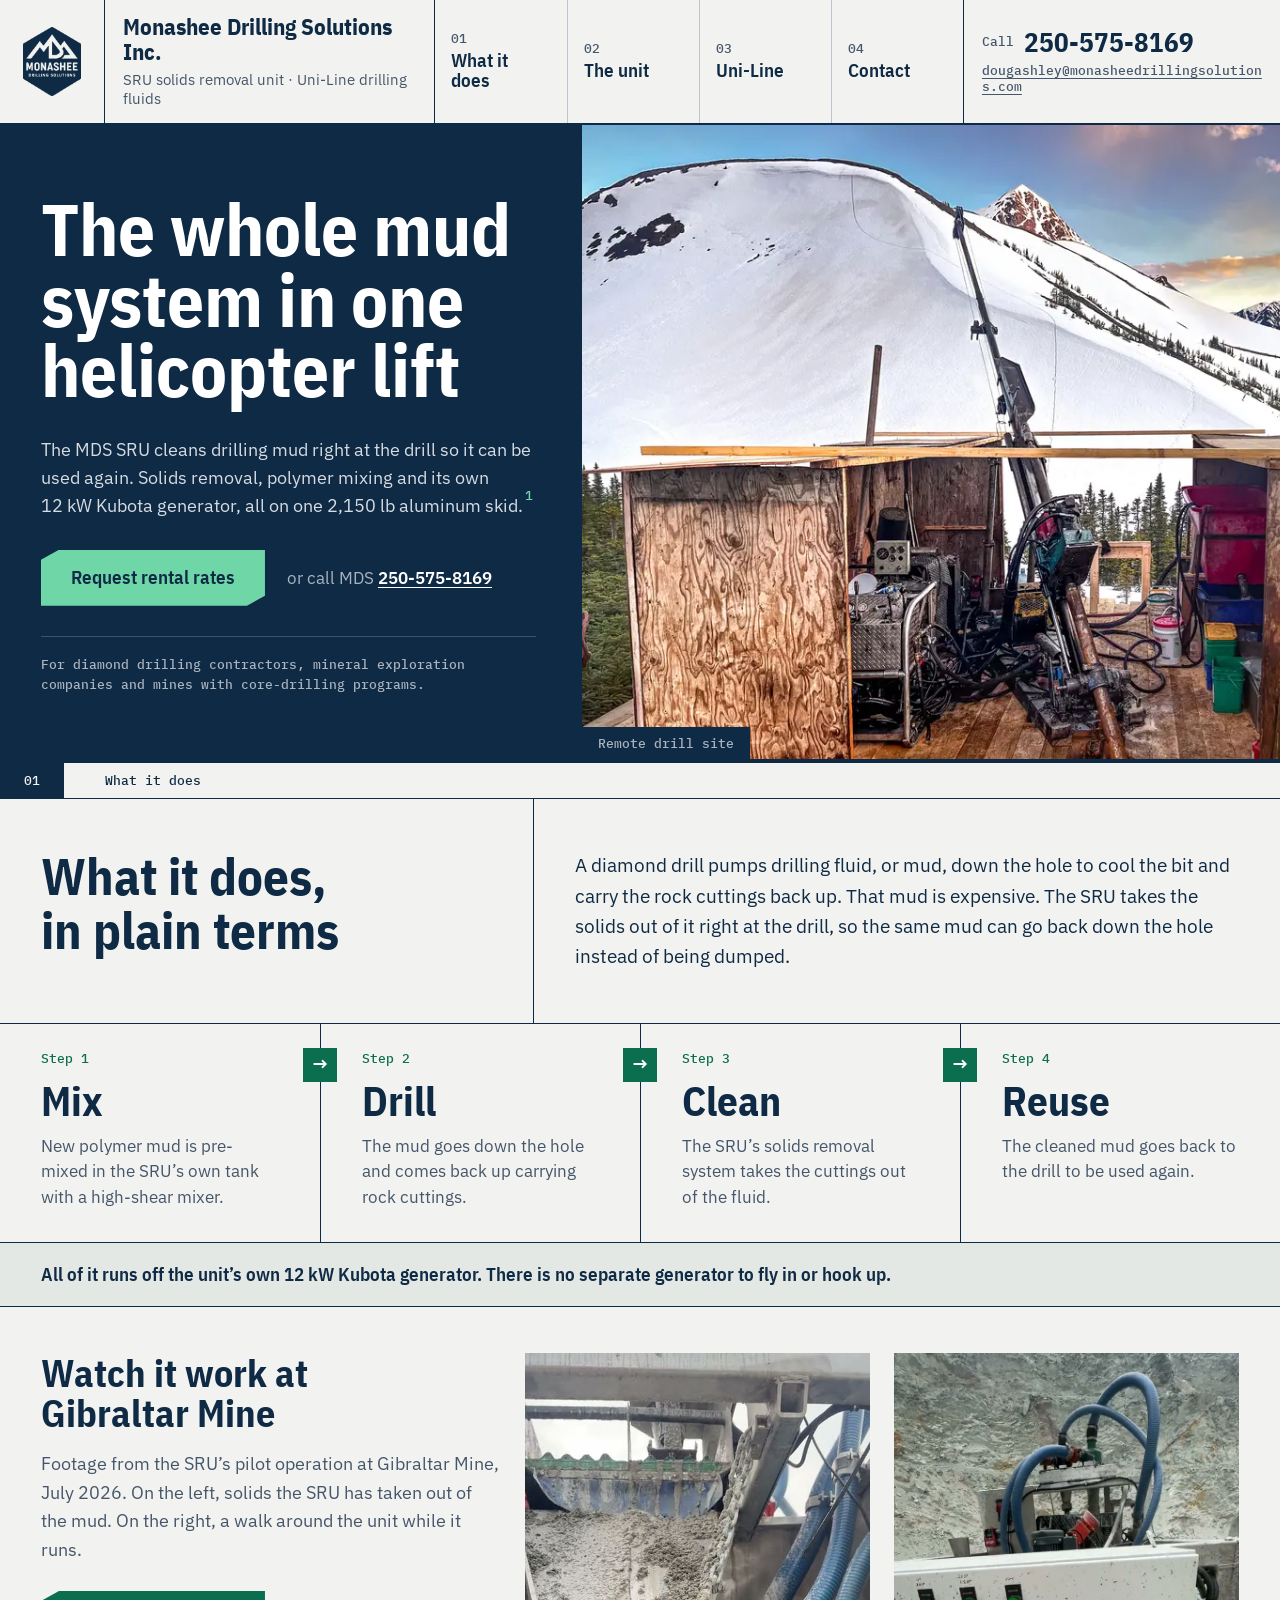
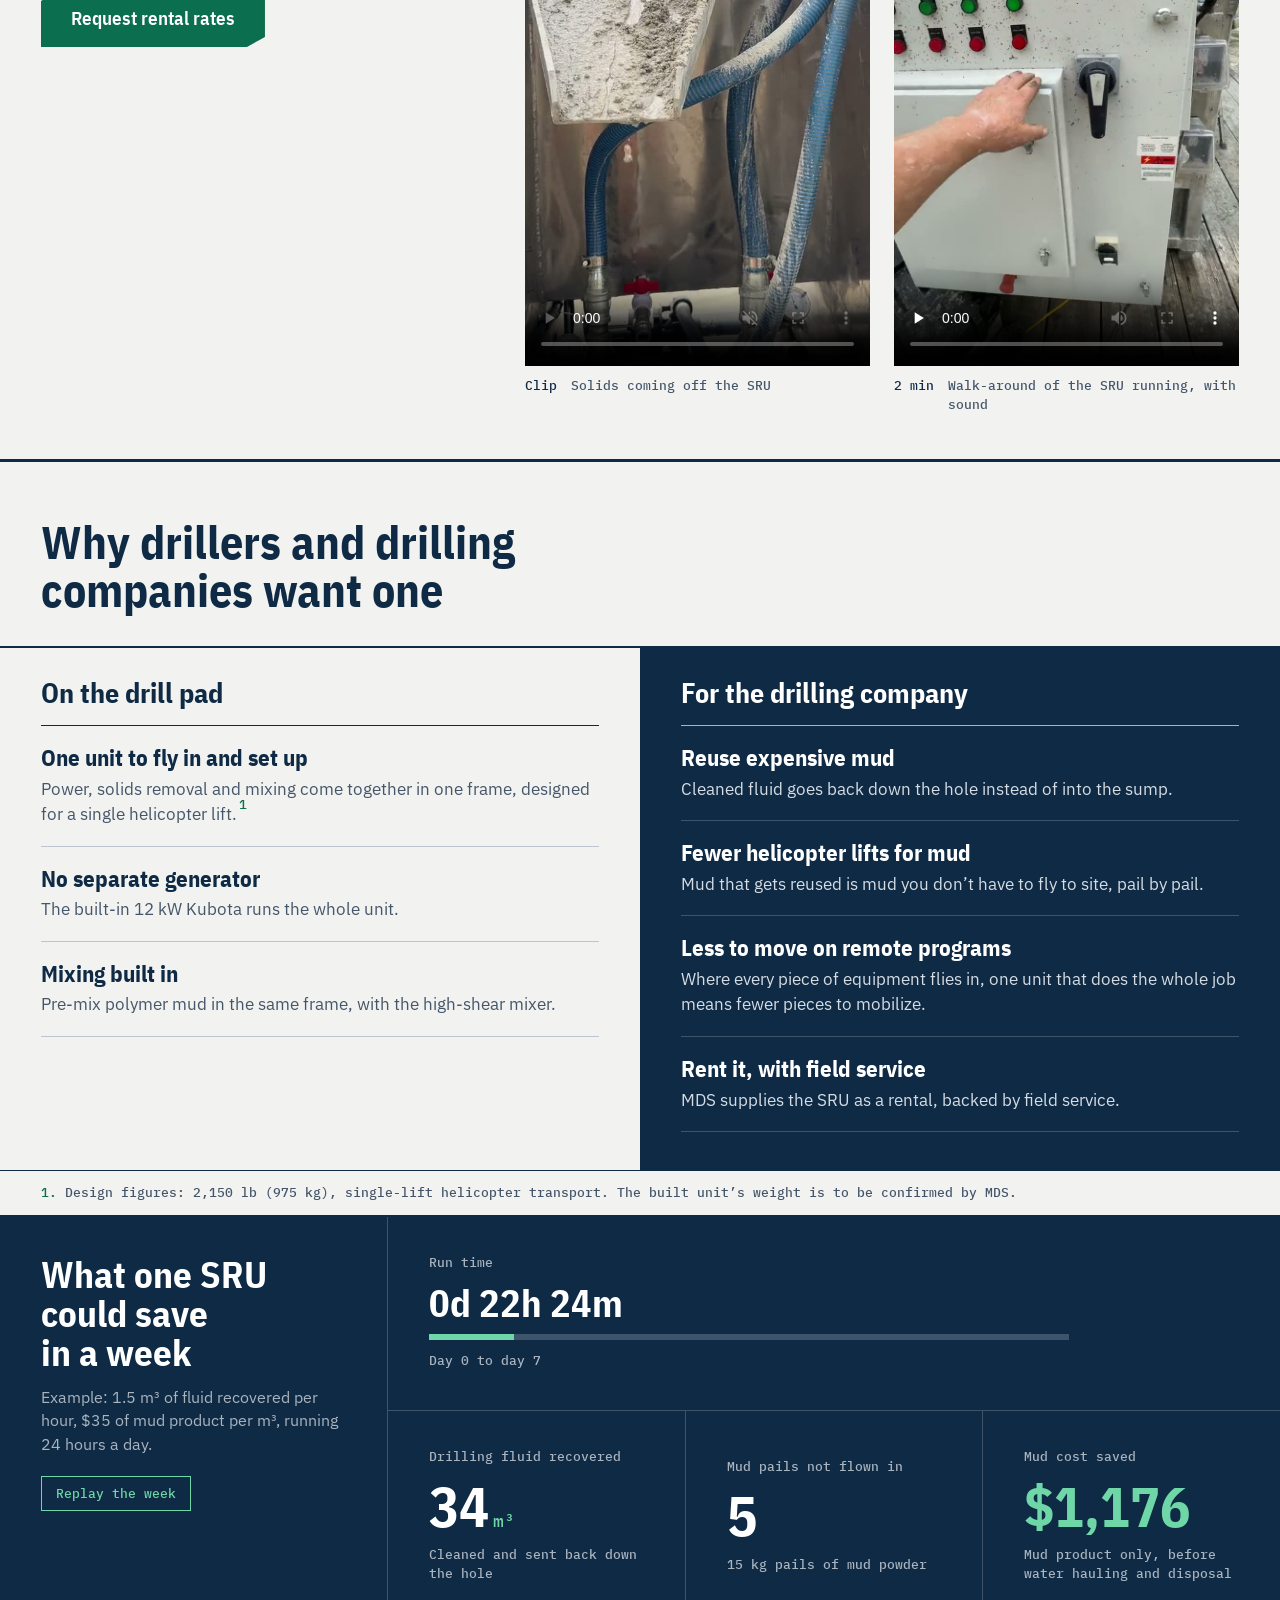
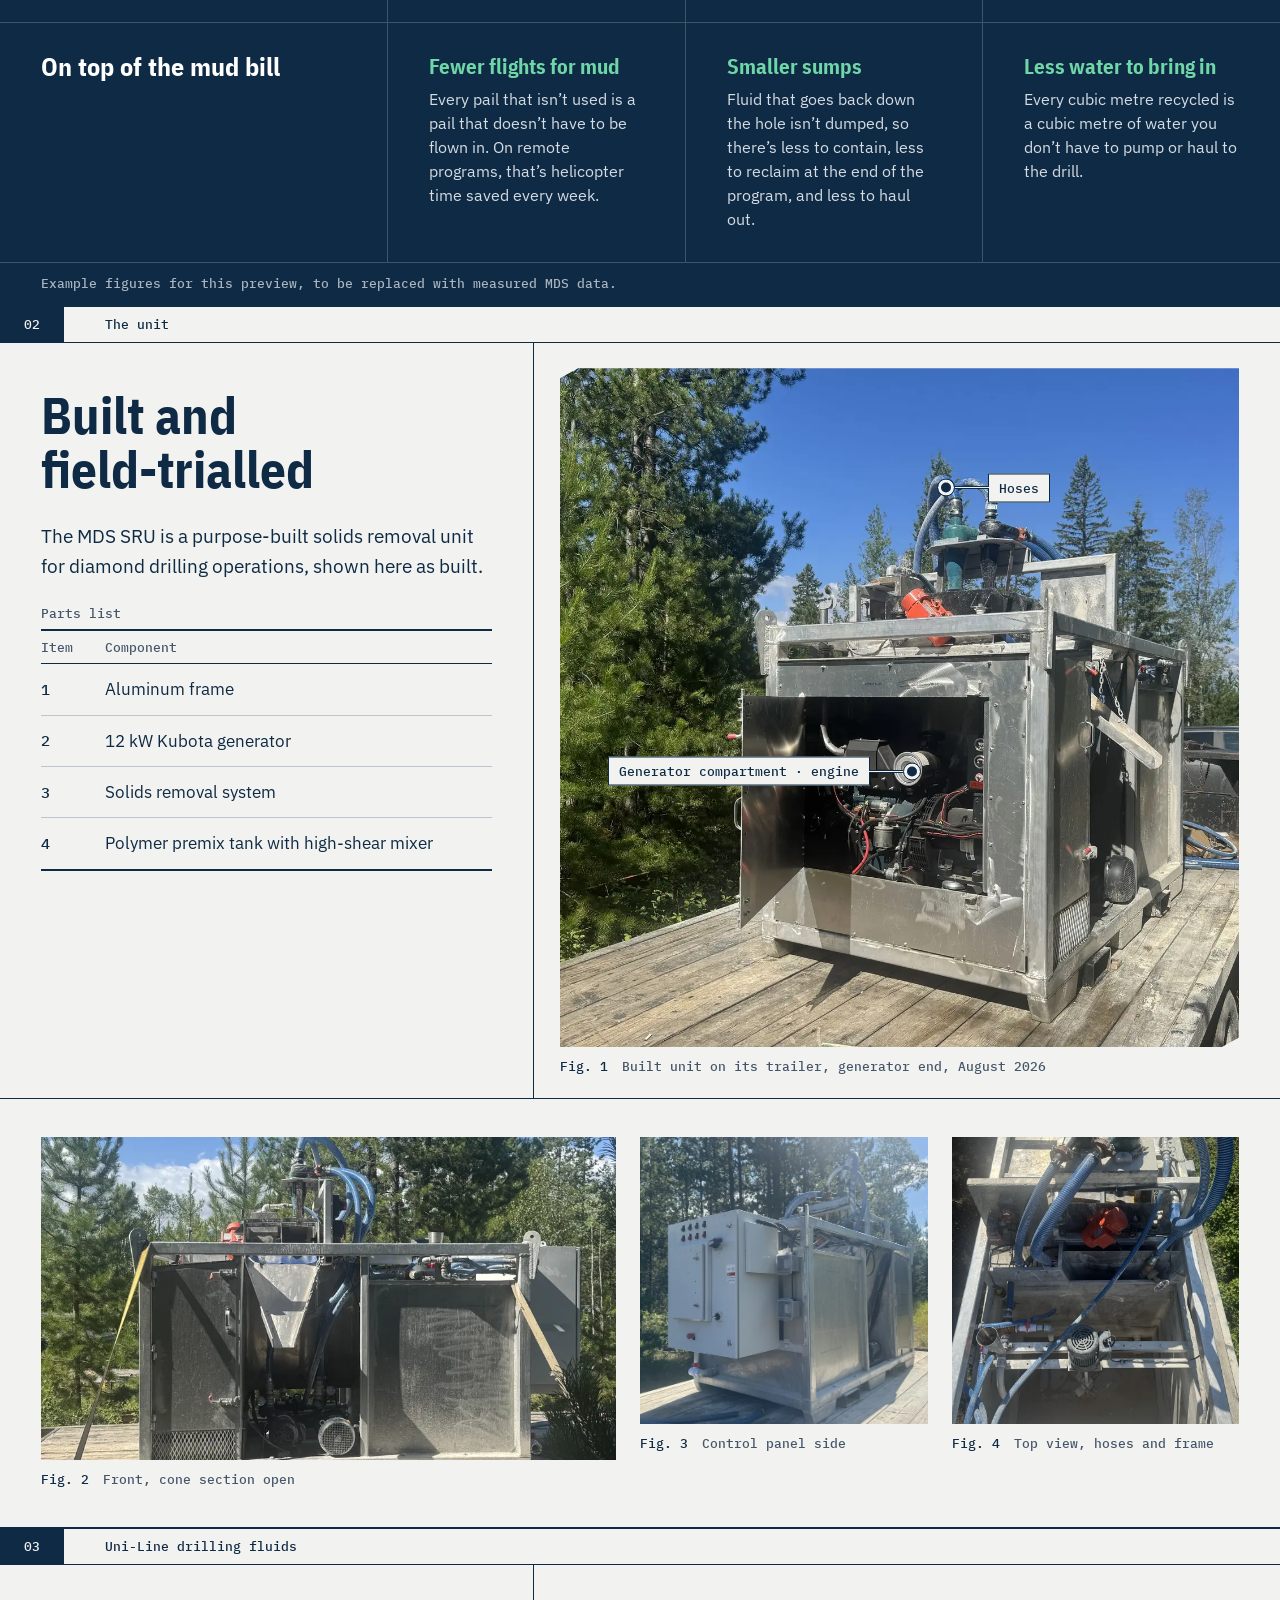
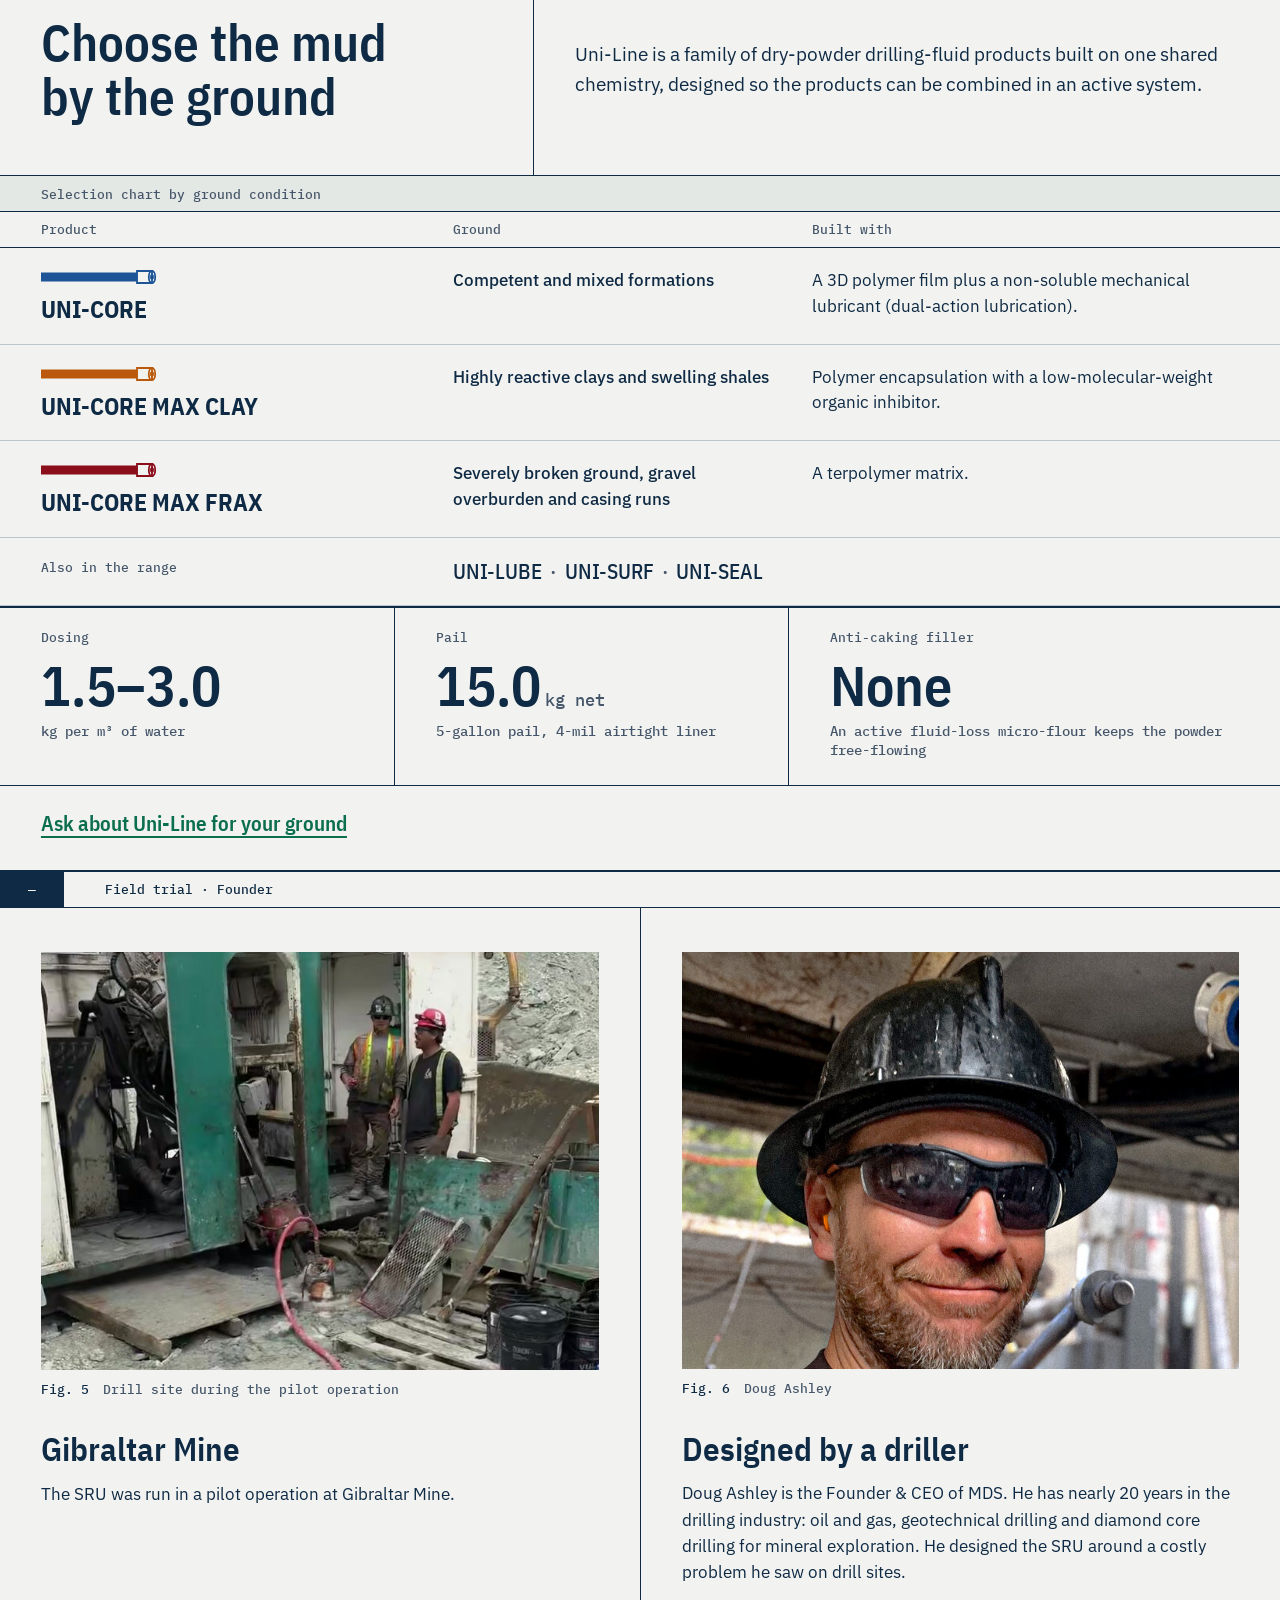
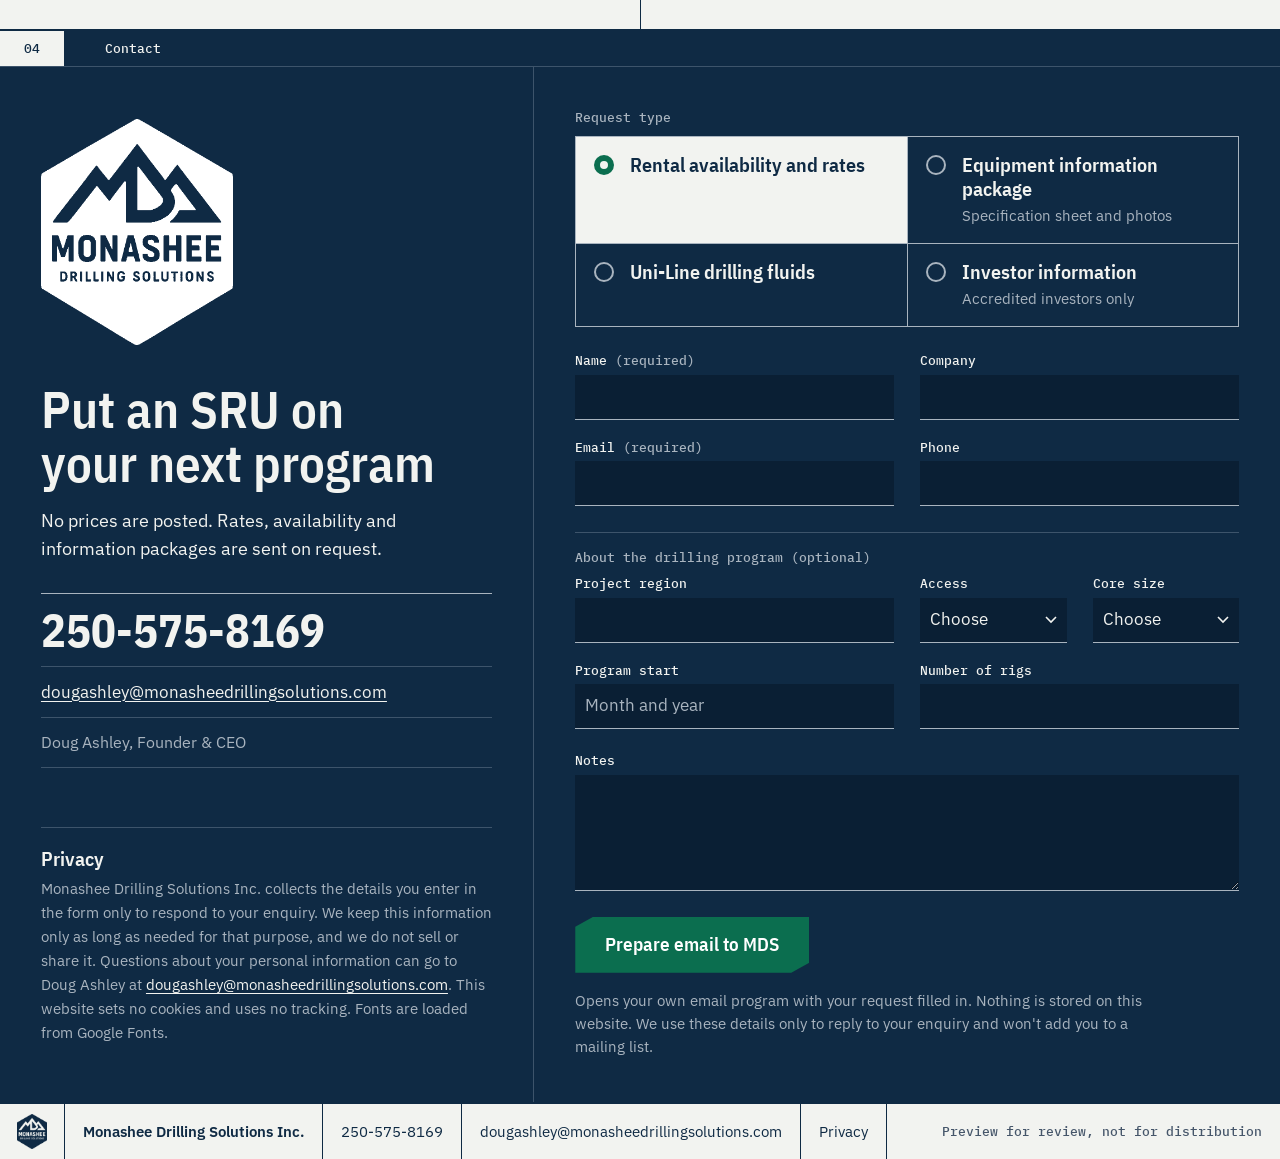
==== commit 0626cb17: "Add 'On top of the mud bill': fewer flights for mud, smaller sumps, less water to bring in Co-Author" ====
--- a/index.html
+++ b/index.html
@@ -20,7 +20,7 @@
 <link rel="preconnect" href="https://fonts.googleapis.com">
 <link rel="preconnect" href="https://fonts.gstatic.com" crossorigin>
 <link rel="stylesheet" href="https://fonts.googleapis.com/css2?family=IBM+Plex+Mono:wght@500&amp;family=IBM+Plex+Sans+Condensed:wght@600;700&amp;family=IBM+Plex+Sans:wght@400;500;600&amp;display=swap">
-<link rel="stylesheet" href="css/site.css?v=8">
+<link rel="stylesheet" href="css/site.css?v=9">
 </head>
 <body id="top">
 <a class="skip" href="#how">Skip to content</a>
@@ -157,6 +157,12 @@
         <span class="s">Mud product only, before water hauling and disposal</span>
       </div>
       <p class="sr-only" data-save-summary></p>
+    </div>
+    <div class="wrap save-extra">
+      <h3>On top of the mud bill</h3>
+      <div><b>Fewer flights for mud</b><p>Every pail that isn&rsquo;t used is a pail that doesn&rsquo;t have to be flown in. On remote programs, that&rsquo;s helicopter time saved every week.</p></div>
+      <div><b>Smaller sumps</b><p>Fluid that goes back down the hole isn&rsquo;t dumped, so there&rsquo;s less to contain, less to reclaim at the end of the program, and less to haul out.</p></div>
+      <div><b>Less water to bring in</b><p>Every cubic metre recycled is a cubic metre of water you don&rsquo;t have to pump or haul to the drill.</p></div>
     </div>
     <p class="wrap save-note">Example figures for this preview, to be replaced with measured MDS data.</p>
   </section>
--- a/css/site.css
+++ b/css/site.css
@@ -652,3 +652,23 @@
   .save-cell:nth-child(4) { border-left: 1px solid var(--rule-navy); }
   .save-money { grid-column: 1 / -1; border-left: 0 !important; border-top: 1px solid var(--rule-navy); }
 }
+
+/* savings the ticker does not count */
+.save-extra { display: grid; grid-template-columns: minmax(0, 1.3fr) repeat(3, minmax(0, 1fr)); border-top: 1px solid var(--rule-navy); }
+.save-extra > * { padding: clamp(22px, 2.4vw, 34px) var(--pad); min-width: 0; }
+.save-extra > div { border-left: 1px solid var(--rule-navy); }
+.save-extra h3 { font-size: clamp(22px, 2vw, 30px); font-weight: 700; color: #fff; }
+.save-extra b { display: block; font: 700 21px/1.2 var(--display); color: var(--mint); margin-bottom: 8px; }
+.save-extra p { font-size: 16px; line-height: 1.5; color: #D5DCE3; }
+@media (max-width: 1180px) {
+  .save-extra { grid-template-columns: repeat(3, minmax(0, 1fr)); }
+  .save-extra h3 { grid-column: 1 / -1; padding-bottom: 0; }
+  .save-extra > div:nth-of-type(1) { border-left: 0; }
+}
+@media (max-width: 760px) {
+  .save-extra { grid-template-columns: 1fr; }
+  .save-extra > * { padding: 18px 16px; }
+  .save-extra h3 { padding-bottom: 0; }
+  .save-extra > div { border-left: 0; border-top: 1px solid var(--rule-navy); }
+  .save-extra > div:nth-of-type(1) { border-top: 0; }
+}
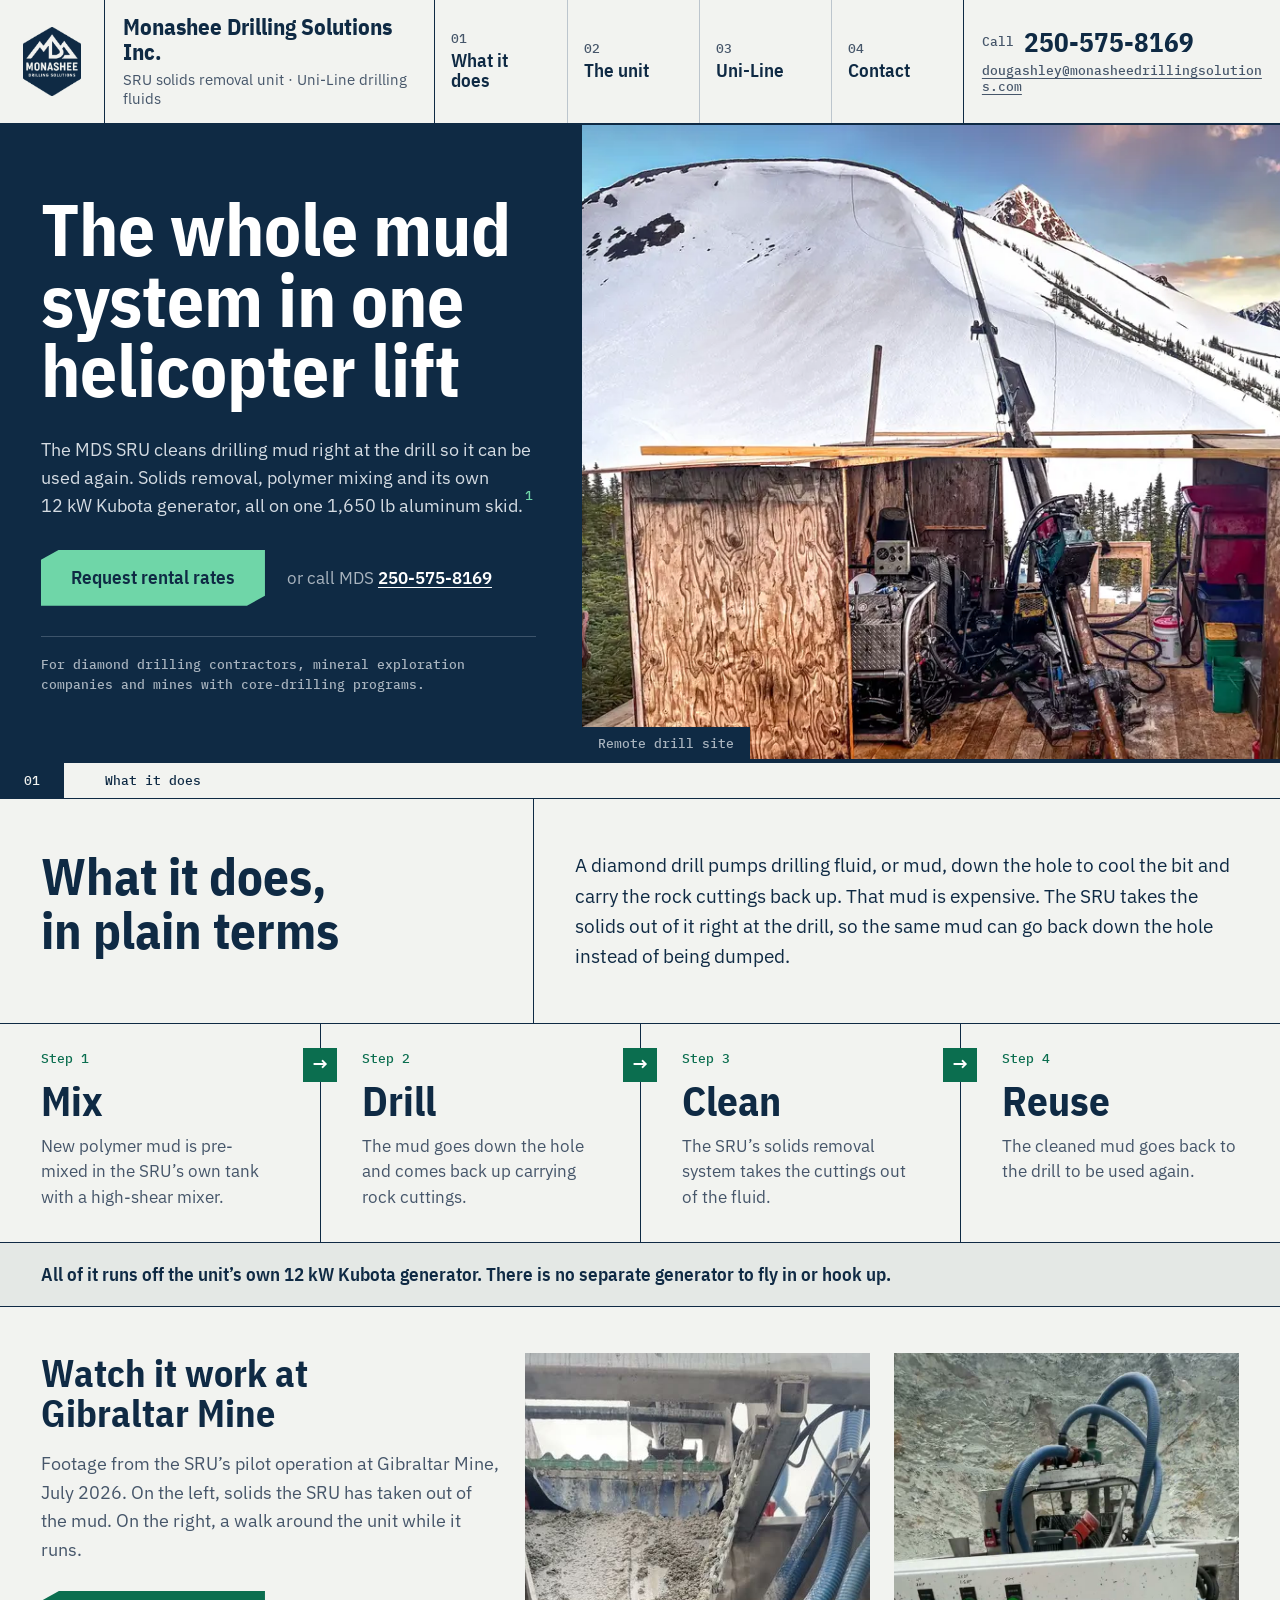
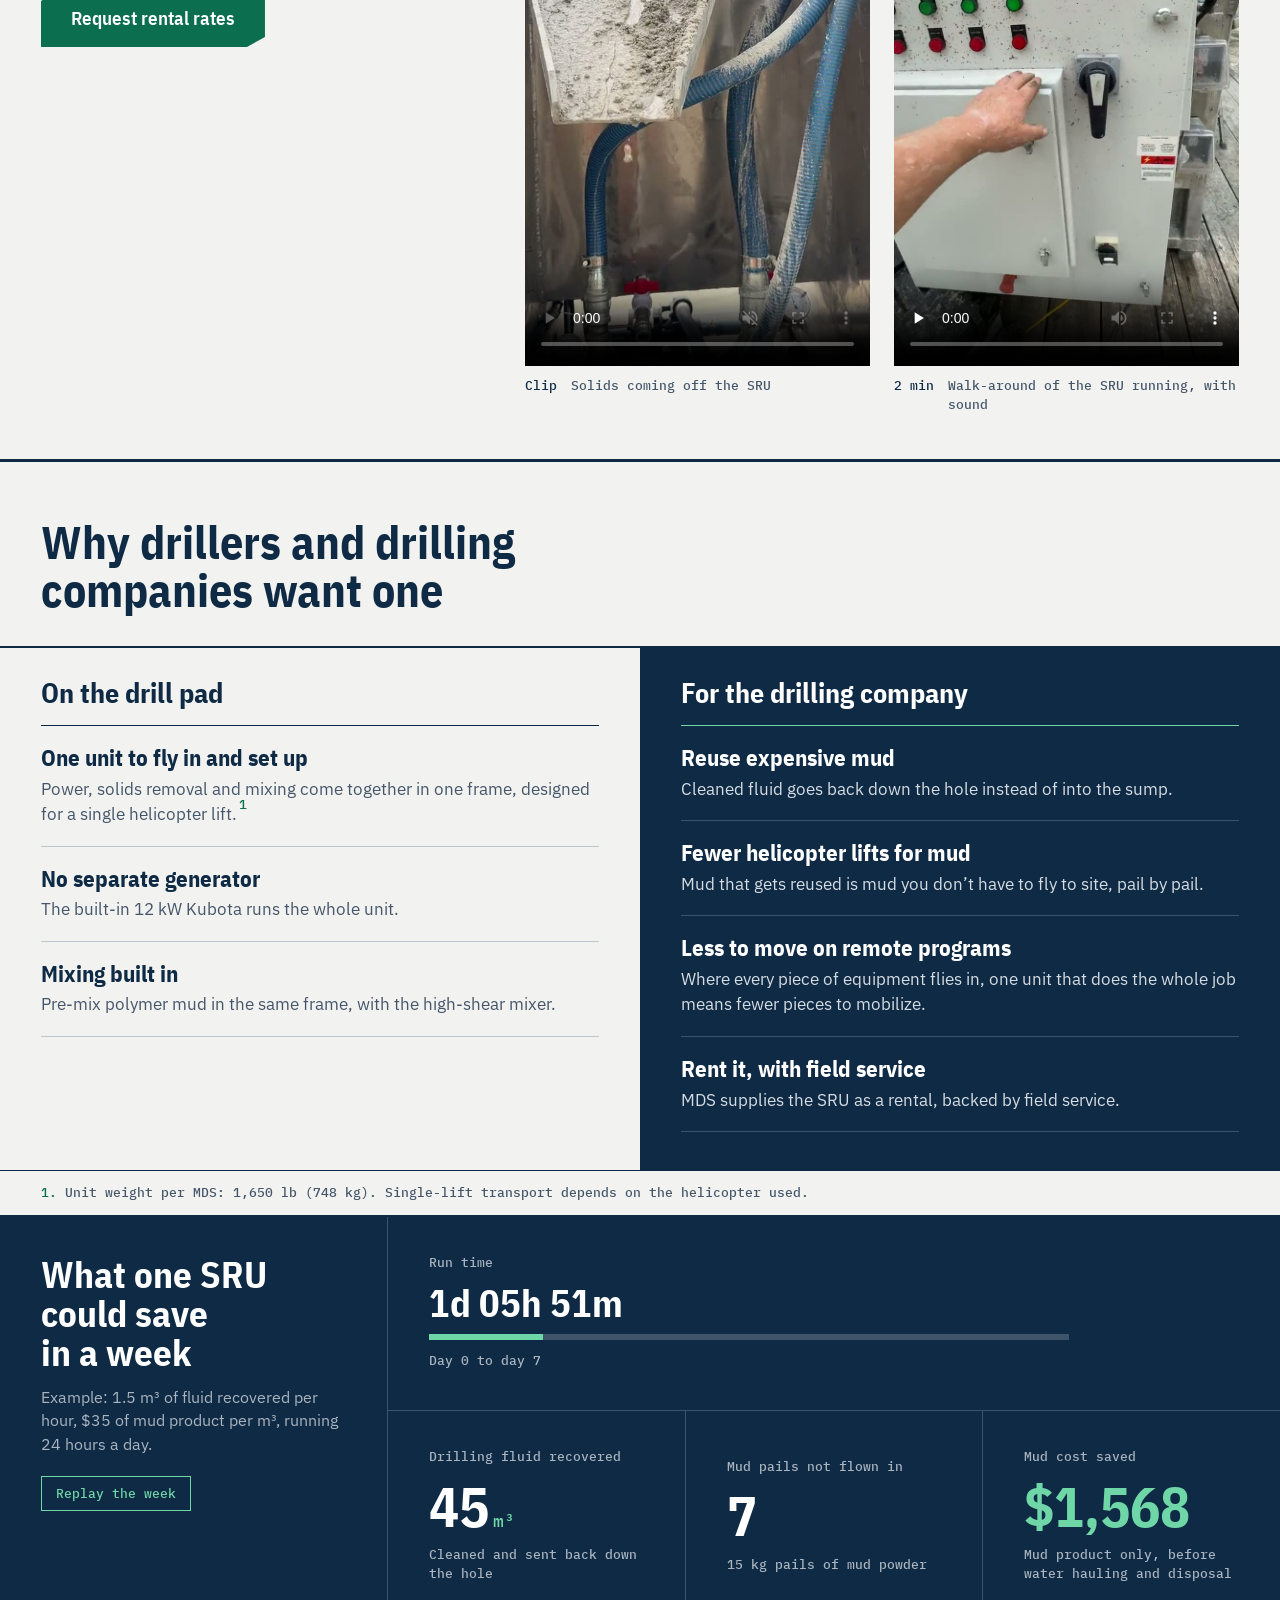
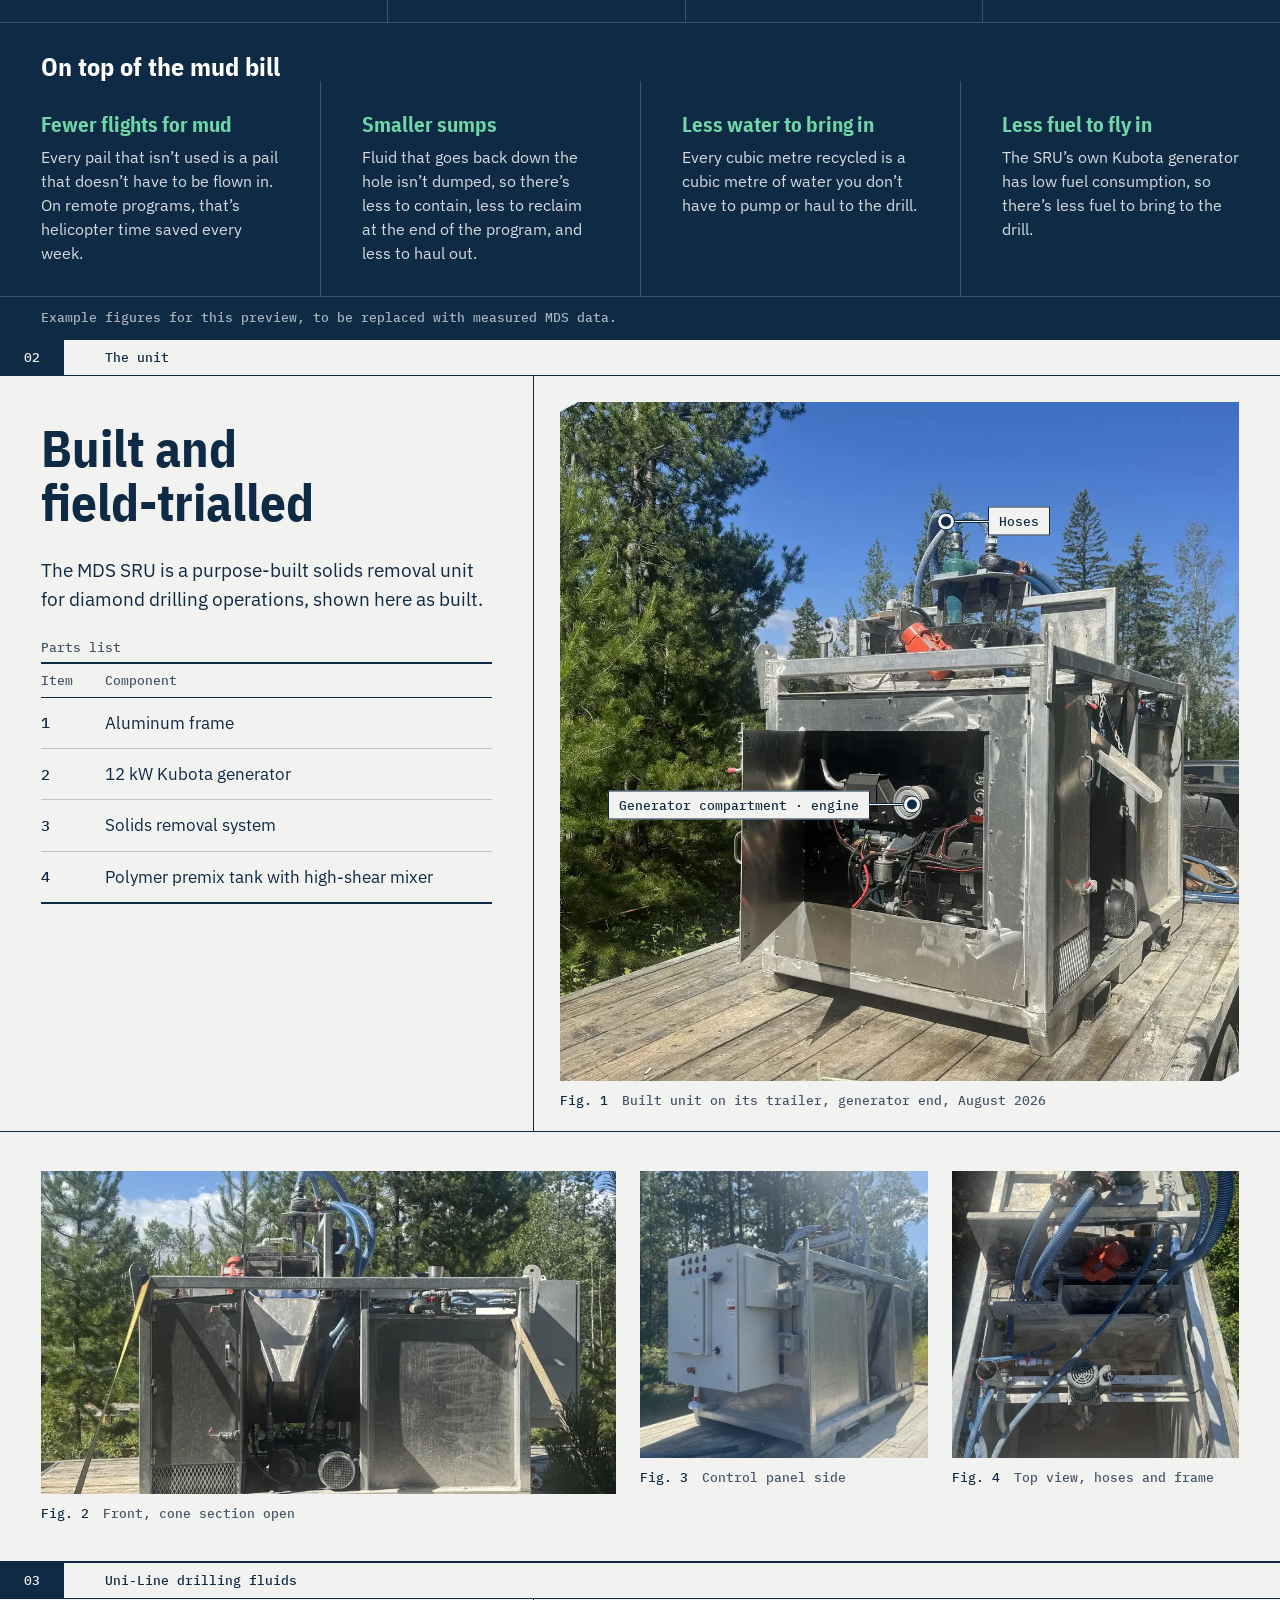
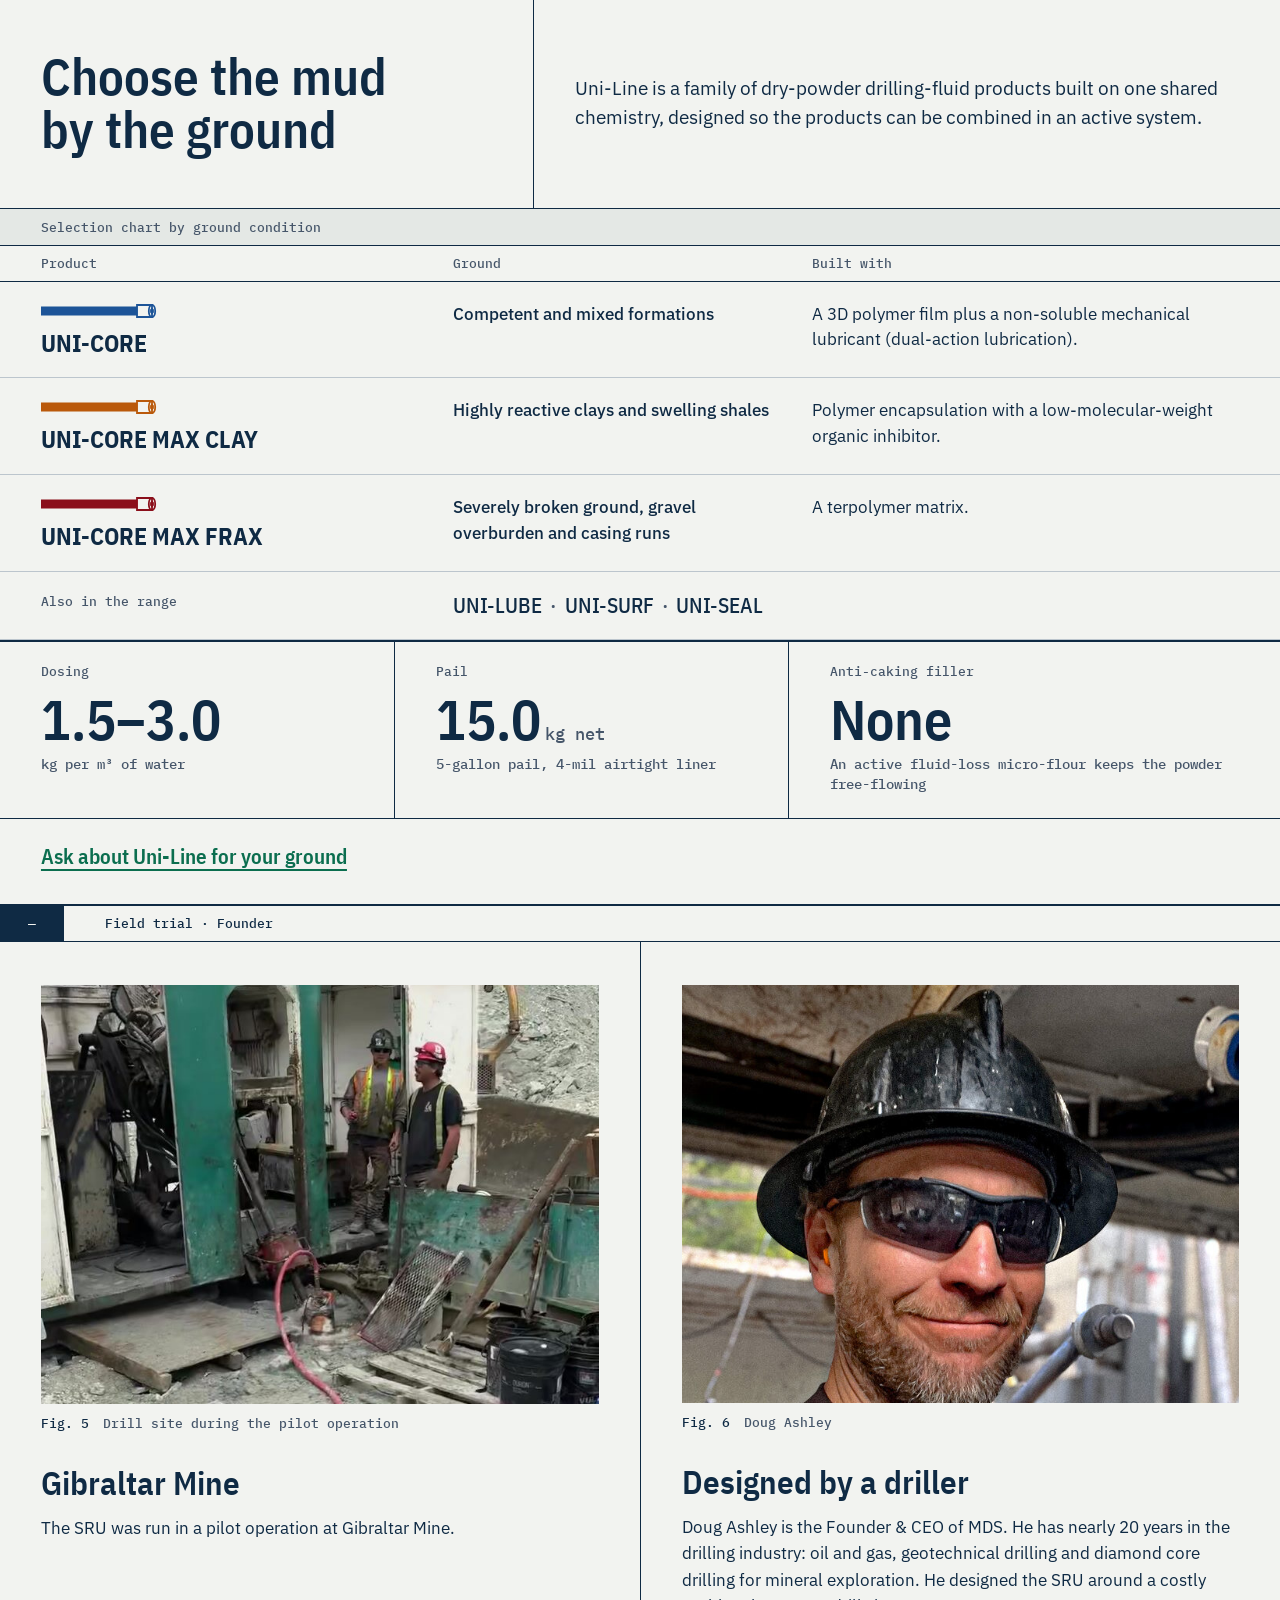
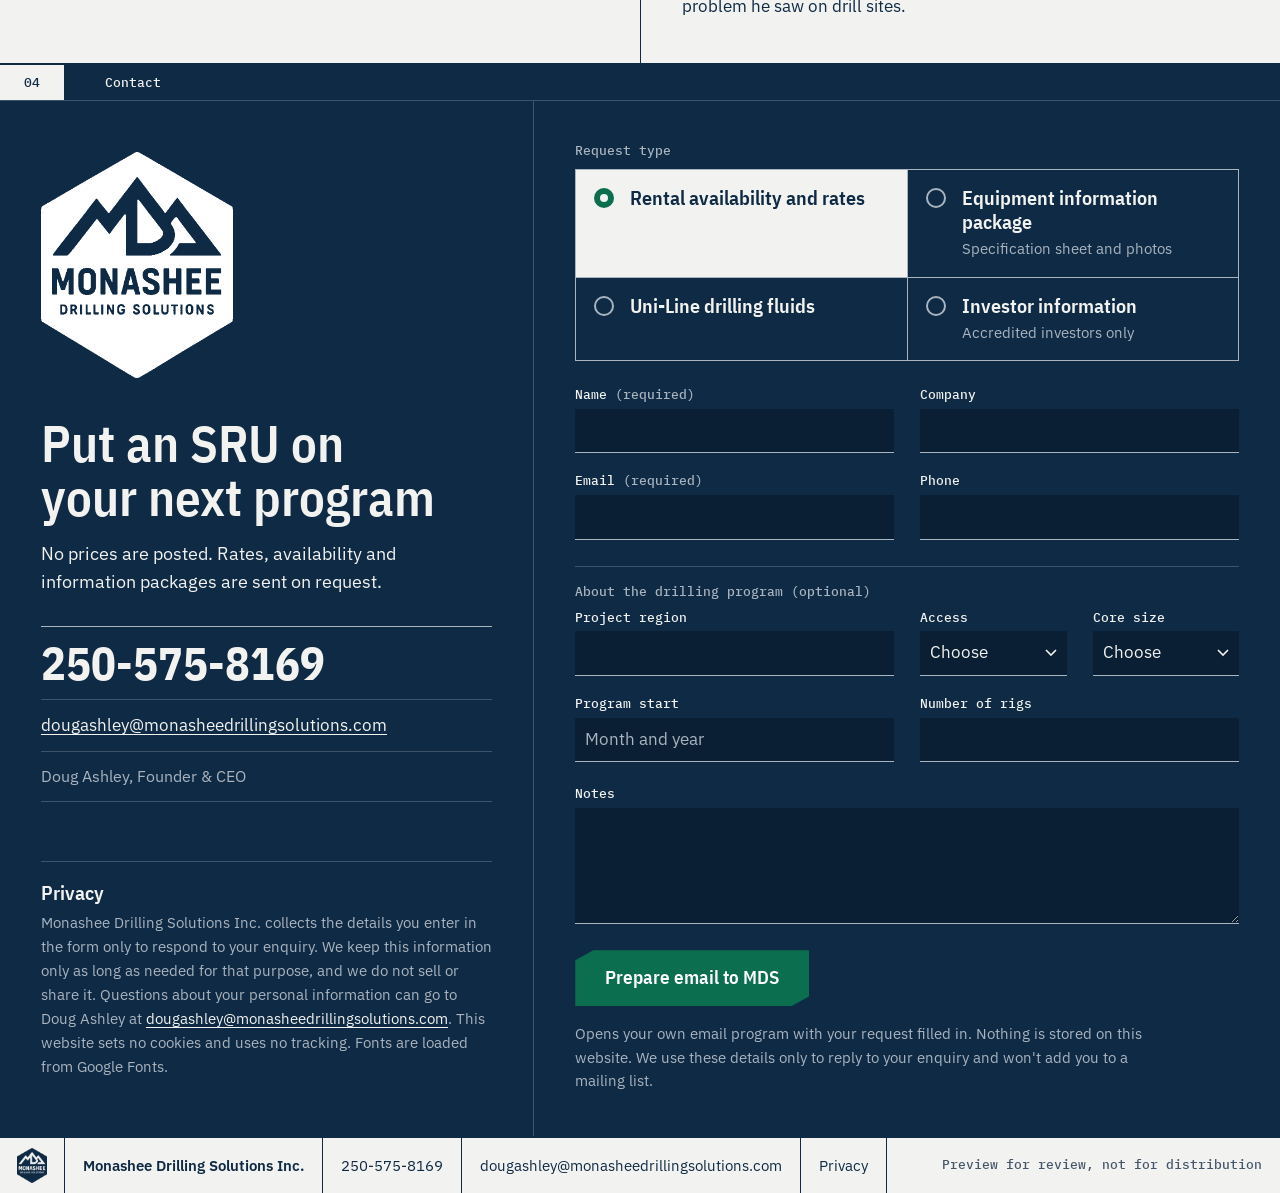
==== commit 19949fc8: "Unit weight 1,650 lb (748 kg) per MDS; add 'Less fuel to fly in' Co-Authored-By: Claude Opus 5.5 <no" ====
--- a/index.html
+++ b/index.html
@@ -20,7 +20,7 @@
 <link rel="preconnect" href="https://fonts.googleapis.com">
 <link rel="preconnect" href="https://fonts.gstatic.com" crossorigin>
 <link rel="stylesheet" href="https://fonts.googleapis.com/css2?family=IBM+Plex+Mono:wght@500&amp;family=IBM+Plex+Sans+Condensed:wght@600;700&amp;family=IBM+Plex+Sans:wght@400;500;600&amp;display=swap">
-<link rel="stylesheet" href="css/site.css?v=9">
+<link rel="stylesheet" href="css/site.css?v=10">
 </head>
 <body id="top">
 <a class="skip" href="#how">Skip to content</a>
@@ -53,7 +53,7 @@
   <section class="mast" aria-labelledby="mast-title">
     <div class="mast-text">
       <h1 id="mast-title">The whole mud system in one helicopter lift</h1>
-      <p class="mast-lede">The MDS SRU cleans drilling mud right at the drill so it can be used again. Solids removal, polymer mixing and its own 12&nbsp;kW Kubota generator, all on one 2,150&nbsp;lb aluminum skid.<sup class="fn"><a href="#fn-1" aria-label="Note 1">1</a></sup></p>
+      <p class="mast-lede">The MDS SRU cleans drilling mud right at the drill so it can be used again. Solids removal, polymer mixing and its own 12&nbsp;kW Kubota generator, all on one 1,650&nbsp;lb aluminum skid.<sup class="fn"><a href="#fn-1" aria-label="Note 1">1</a></sup></p>
       <div class="act-row">
         <a class="act act-mint" href="#requests" data-request="rental">Request rental rates</a>
         <p class="act-alt">or call MDS <a href="tel:+12505758169">250-575-8169</a></p>
@@ -124,7 +124,7 @@
         </ul>
       </div>
     </div>
-    <p class="wrap why-note" id="fn-1"><span>1.</span> Design figures: 2,150&nbsp;lb (975&nbsp;kg), single-lift helicopter transport. The built unit&rsquo;s weight is to be confirmed by MDS.</p>
+    <p class="wrap why-note" id="fn-1"><span>1.</span> Unit weight per MDS: 1,650&nbsp;lb (748&nbsp;kg). Single-lift transport depends on the helicopter used.</p>
   </section>
 
   <!-- Savings ticker: one simulated week. PLACEHOLDER figures live in js/site.js (SAVINGS) - replace with measured MDS data before launch. -->
@@ -163,6 +163,7 @@
       <div><b>Fewer flights for mud</b><p>Every pail that isn&rsquo;t used is a pail that doesn&rsquo;t have to be flown in. On remote programs, that&rsquo;s helicopter time saved every week.</p></div>
       <div><b>Smaller sumps</b><p>Fluid that goes back down the hole isn&rsquo;t dumped, so there&rsquo;s less to contain, less to reclaim at the end of the program, and less to haul out.</p></div>
       <div><b>Less water to bring in</b><p>Every cubic metre recycled is a cubic metre of water you don&rsquo;t have to pump or haul to the drill.</p></div>
+      <div><b>Less fuel to fly in</b><p>The SRU&rsquo;s own Kubota generator has low fuel consumption, so there&rsquo;s less fuel to bring to the drill.</p></div>
     </div>
     <p class="wrap save-note">Example figures for this preview, to be replaced with measured MDS data.</p>
   </section>
--- a/css/site.css
+++ b/css/site.css
@@ -672,3 +672,17 @@
   .save-extra > div { border-left: 0; border-top: 1px solid var(--rule-navy); }
   .save-extra > div:nth-of-type(1) { border-top: 0; }
 }
+
+/* "On top of the mud bill" v10: heading row, then four points */
+.save-extra { grid-template-columns: repeat(4, minmax(0, 1fr)); }
+.save-extra h3 { grid-column: 1 / -1; padding-bottom: 0; }
+.save-extra > div:nth-of-type(1) { border-left: 0; }
+@media (max-width: 1180px) {
+  .save-extra { grid-template-columns: 1fr 1fr; }
+  .save-extra > div:nth-of-type(3) { border-left: 0; }
+  .save-extra > div:nth-of-type(n+3) { border-top: 1px solid var(--rule-navy); }
+}
+@media (max-width: 760px) {
+  .save-extra { grid-template-columns: 1fr; }
+  .save-extra > div { border-left: 0 !important; }
+}
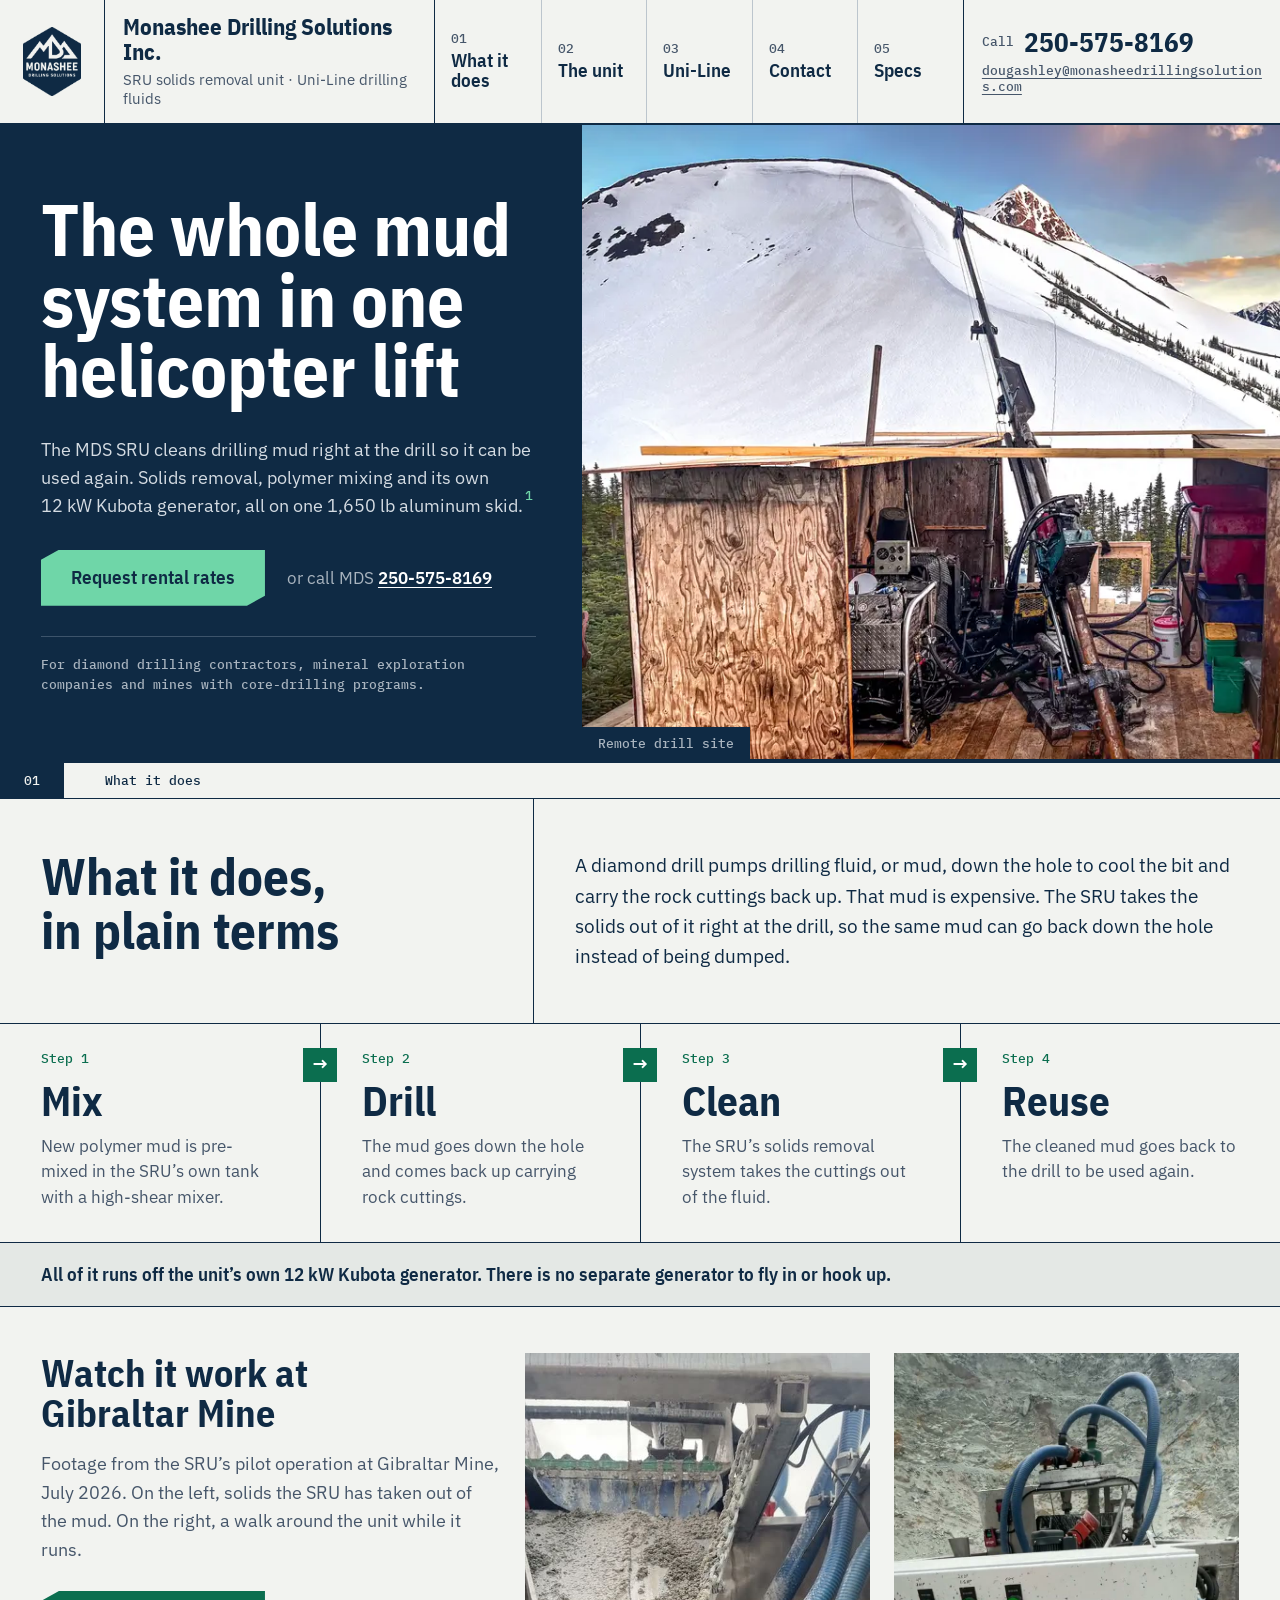
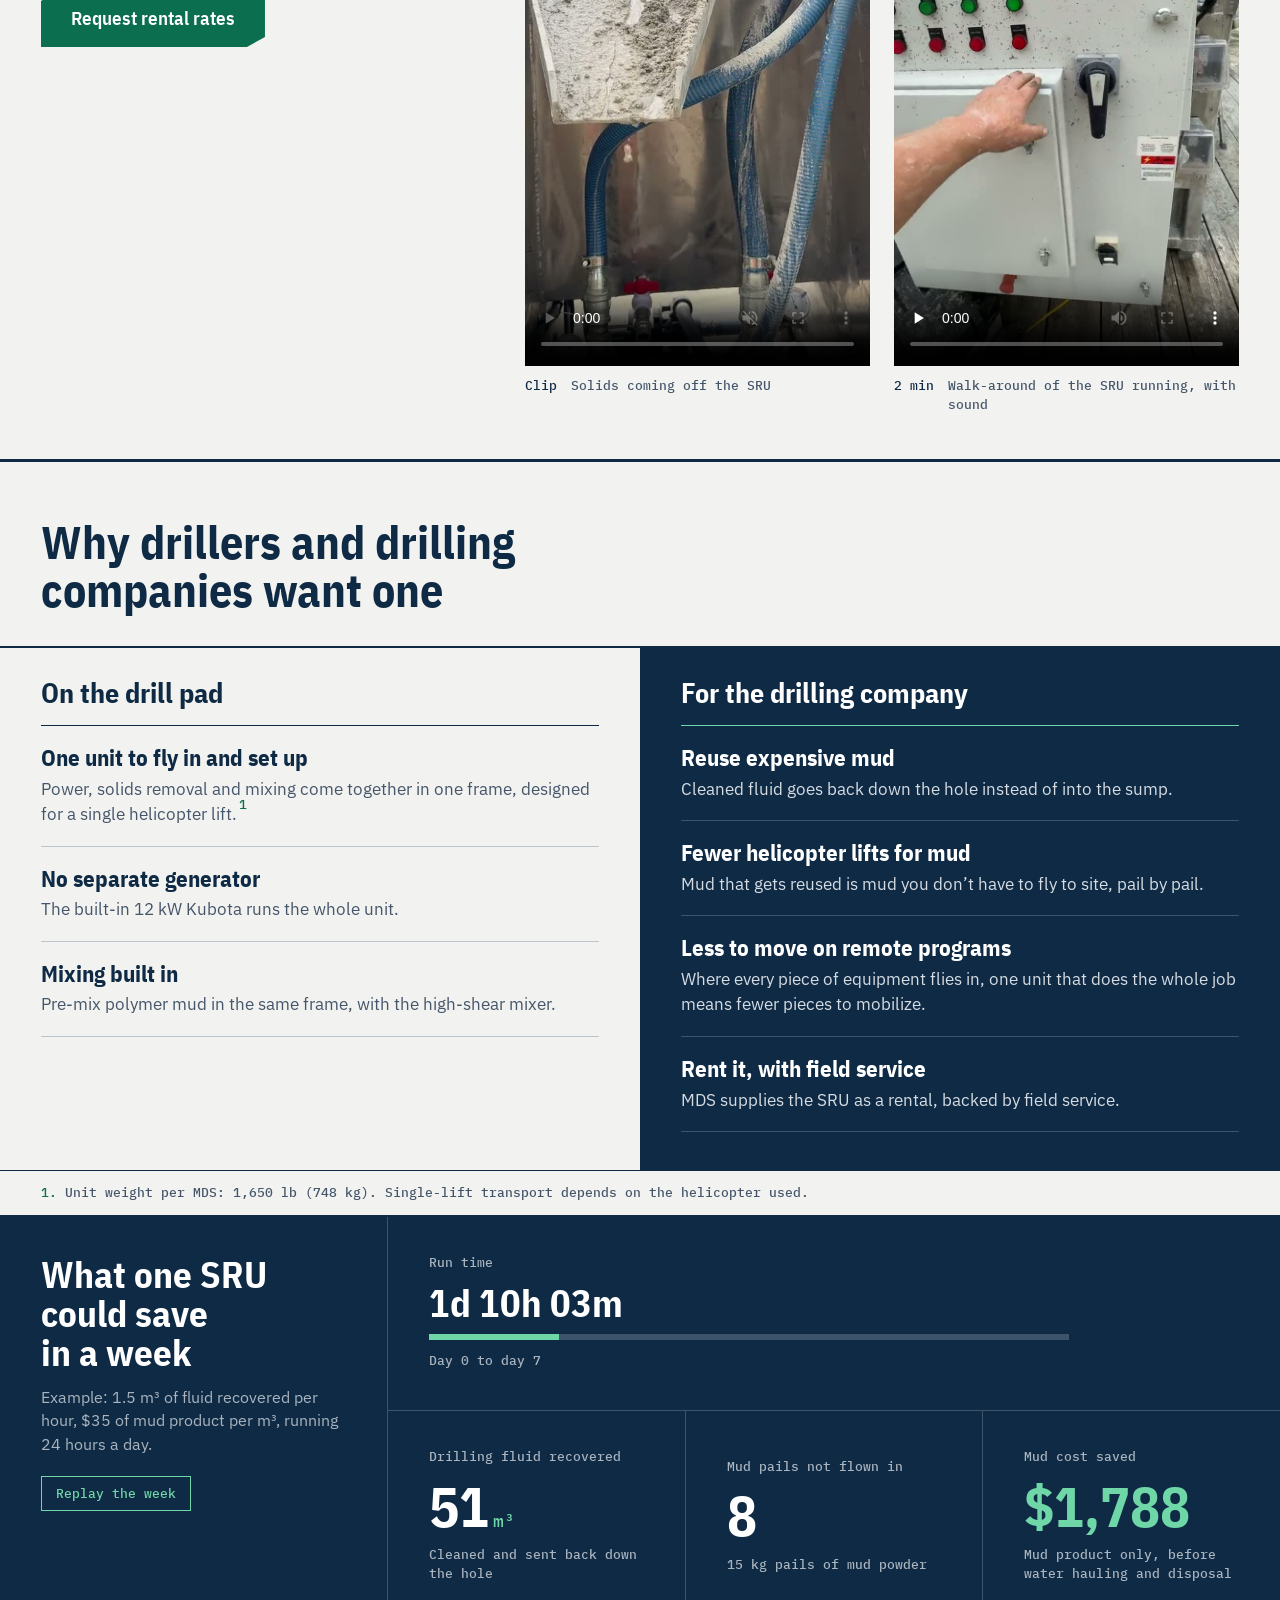
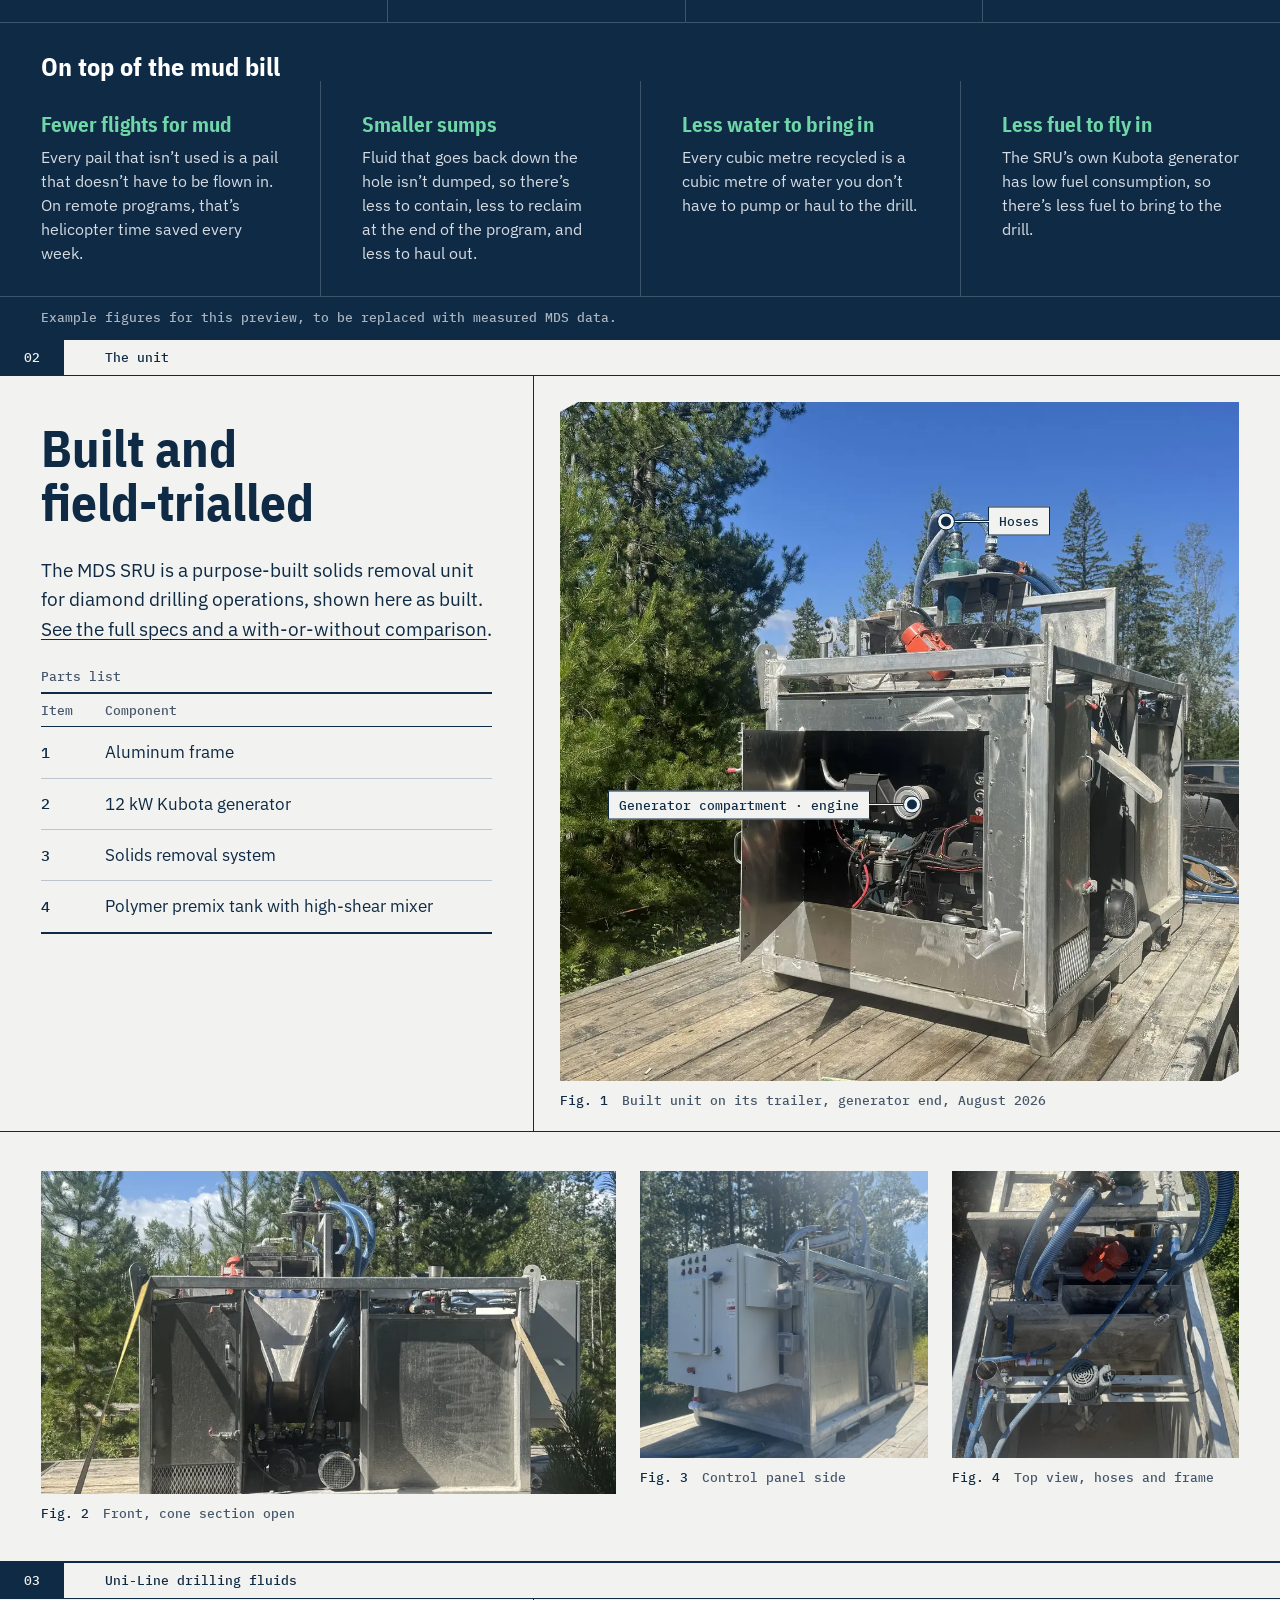
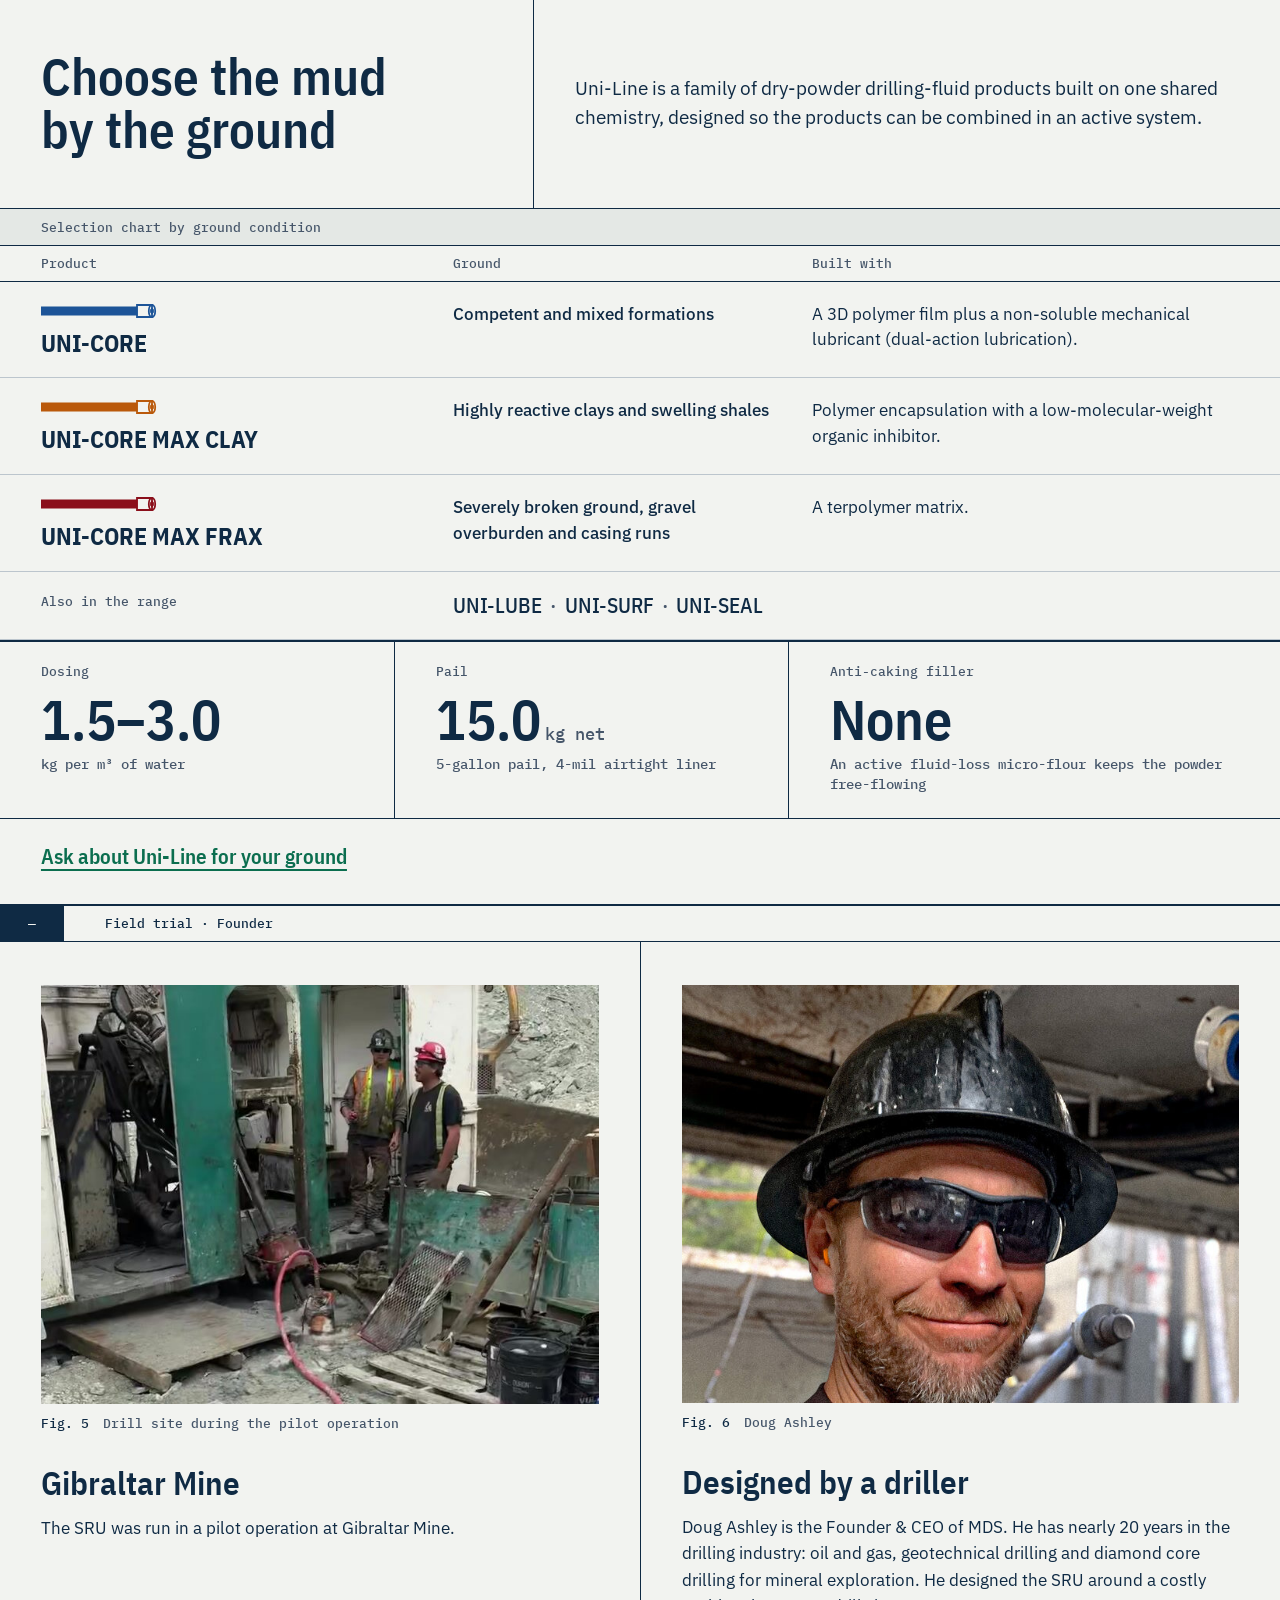
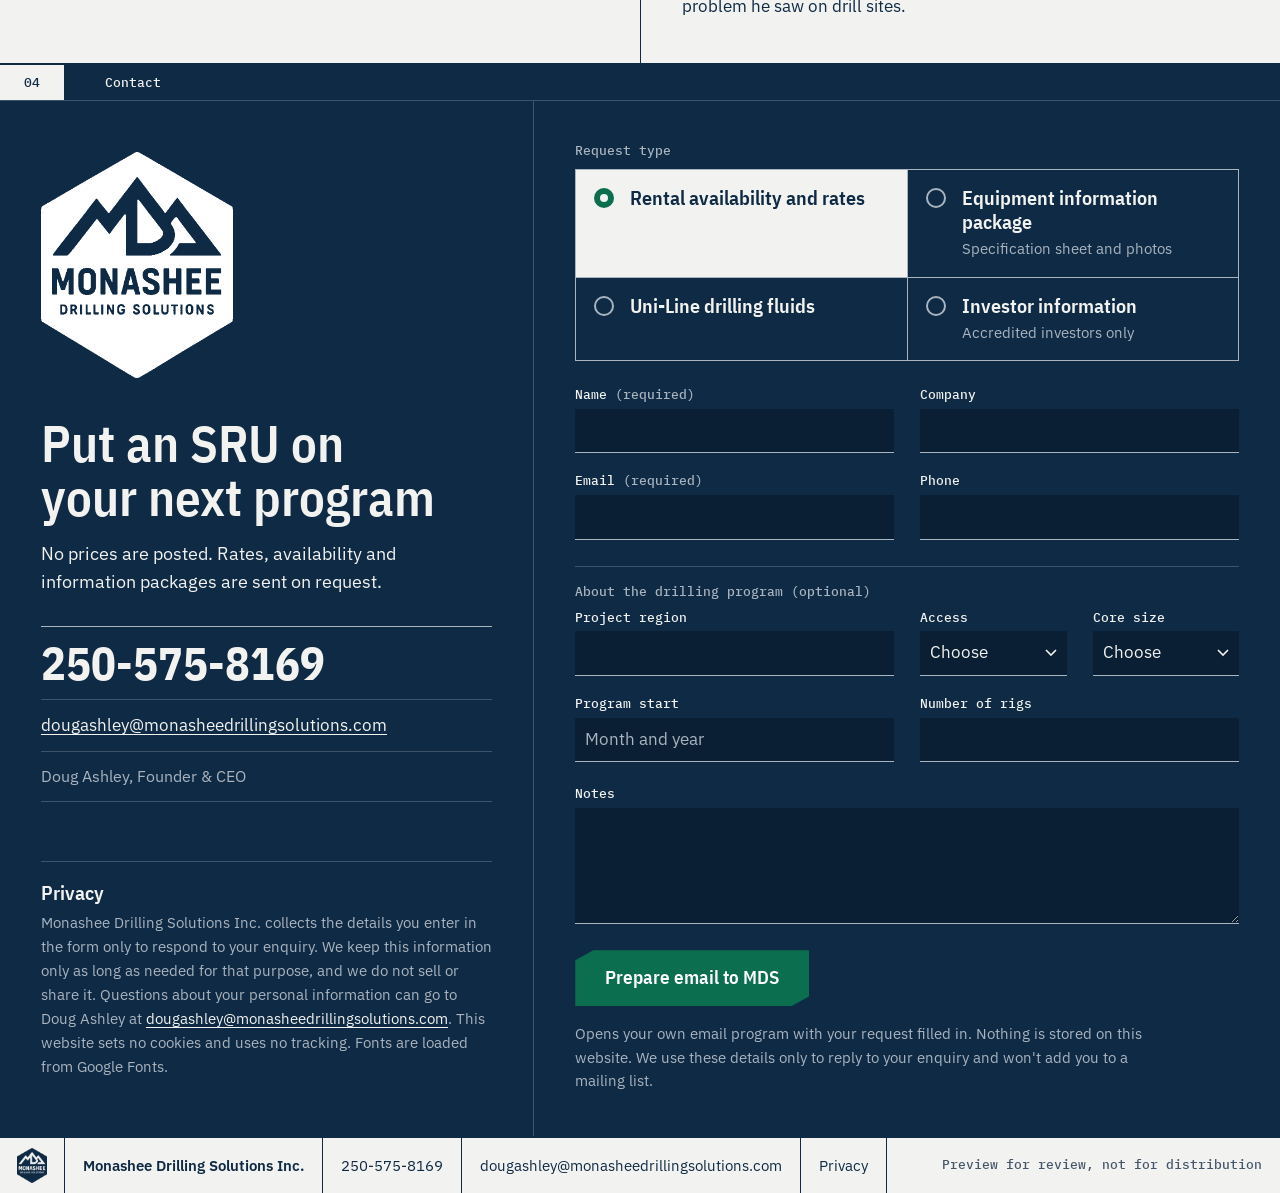
==== commit 7cbc0cd4: "Add specs page: SRU + Uni-Line specs and a with/without-SRU comparison; Specs in menu Co-Authored-By" ====
--- a/index.html
+++ b/index.html
@@ -20,7 +20,7 @@
 <link rel="preconnect" href="https://fonts.googleapis.com">
 <link rel="preconnect" href="https://fonts.gstatic.com" crossorigin>
 <link rel="stylesheet" href="https://fonts.googleapis.com/css2?family=IBM+Plex+Mono:wght@500&amp;family=IBM+Plex+Sans+Condensed:wght@600;700&amp;family=IBM+Plex+Sans:wght@400;500;600&amp;display=swap">
-<link rel="stylesheet" href="css/site.css?v=10">
+<link rel="stylesheet" href="css/site.css?v=11">
 </head>
 <body id="top">
 <a class="skip" href="#how">Skip to content</a>
@@ -39,6 +39,7 @@
       <a href="#sru"><span>02</span>The unit</a>
       <a href="#uniline"><span>03</span>Uni-Line</a>
       <a href="#requests"><span>04</span>Contact</a>
+      <a href="specs.html"><span>05</span>Specs</a>
     </nav>
     <div class="tb-call">
       <a class="tb-phone" href="tel:+12505758169"><span class="tb-call-k">Call</span> 250-575-8169</a>
@@ -175,7 +176,7 @@
     <div class="wrap hero">
       <div class="hero-text">
         <h2 class="unit-title" id="sru-title">Built and field-trialled</h2>
-        <p class="lede">The MDS SRU is a purpose-built solids removal unit for diamond drilling operations, shown here as built.</p>
+        <p class="lede">The MDS SRU is a purpose-built solids removal unit for diamond drilling operations, shown here as built. <a href="specs.html">See the full specs and a with-or-without comparison</a>.</p>
         <table class="parts">
           <caption>Parts list</caption>
           <thead><tr><th scope="col">Item</th><th scope="col">Component</th></tr></thead>
--- a/css/site.css
+++ b/css/site.css
@@ -686,3 +686,44 @@
   .save-extra { grid-template-columns: 1fr; }
   .save-extra > div { border-left: 0 !important; }
 }
+
+/* ---------- header: five index cells (Specs page added) ---------- */
+.tb-index { grid-template-columns: repeat(5, 1fr); }
+.tb-index a[aria-current="page"] { background: var(--paper-2); box-shadow: inset 0 -3px 0 var(--acc); }
+
+/* ---------- specs page ---------- */
+.spec-head, .cmp-head { padding: clamp(30px, 4vw, 54px) var(--pad) clamp(18px, 2vw, 26px); }
+.spec-head h1 { font-size: clamp(42px, 4.6vw, 72px); margin-bottom: 14px; }
+.cmp-head h2 { font-size: clamp(32px, 3.4vw, 52px); font-weight: 700; margin-bottom: 12px; }
+.spec-head p, .cmp-head p { font-size: 18px; line-height: 1.55; color: var(--ink-2); max-width: 40em; }
+.spec-grid { display: grid; grid-template-columns: minmax(0, 7fr) minmax(0, 5fr); gap: clamp(24px, 3vw, 48px); padding: 0 var(--pad) clamp(34px, 4vw, 56px); align-items: start; }
+.spec { border-top: 2px solid var(--ink); border-bottom: 2px solid var(--ink); }
+.spec caption { font: 700 22px/1.2 var(--display); color: var(--ink); padding-bottom: 12px; }
+.spec th { width: 38%; text-align: left; vertical-align: top; font: 500 13px/1.5 var(--mono); color: var(--ink-2); padding: 13px 16px 13px 0; border-bottom: 1px solid var(--rule-soft); }
+.spec td { padding: 11px 0; border-bottom: 1px solid var(--rule-soft); font-size: 17px; line-height: 1.45; }
+.spec tr:last-child th, .spec tr:last-child td { border-bottom: 0; }
+.spec .ask td a { color: var(--acc); font-weight: 600; }
+#compare { border-top: 2px solid var(--ink); }
+.cmp { border-top: 2px solid var(--ink); }
+.cmp thead th { font: 700 20px/1.2 var(--display); text-align: left; padding: 14px 18px; border-bottom: 1px solid var(--ink); }
+.cmp thead th:first-child { padding-left: var(--pad); }
+.cmp thead th:nth-child(3) { background: var(--navy); color: #fff; }
+.cmp tbody th { width: 22%; text-align: left; vertical-align: top; font: 600 17px/1.35 var(--display); padding: 16px 18px 16px var(--pad); border-bottom: 1px solid var(--rule-soft); }
+.cmp tbody td { width: 39%; vertical-align: top; padding: 16px 18px; border-bottom: 1px solid var(--rule-soft); font-size: 16.5px; line-height: 1.5; color: var(--ink-2); }
+.cmp tbody td:nth-child(3) { background: #E2EEE8; color: var(--ink); border-left: 3px solid var(--acc); font-weight: 500; }
+.cmp-note { padding: 14px var(--pad); font: 500 12.5px/1.5 var(--mono); color: var(--ink-2); border-bottom: 1px solid var(--ink); }
+.spec-act { display: flex; flex-wrap: wrap; align-items: center; gap: 14px 22px; padding: clamp(28px, 3vw, 44px) var(--pad) clamp(36px, 4vw, 56px); }
+@media (max-width: 860px) {
+  .tb-index a { padding: 11px 8px; font-size: 15px; }
+  .spec-grid { grid-template-columns: 1fr; padding: 0 16px 32px; }
+  .spec-head, .cmp-head { padding-left: 16px; padding-right: 16px; }
+  .cmp thead { display: none; }
+  .cmp, .cmp tbody, .cmp tr, .cmp tbody th, .cmp tbody td { display: block; width: 100%; }
+  .cmp tr { padding: 16px; border-bottom: 1px solid var(--rule-soft); }
+  .cmp tbody th { padding: 0 0 8px; border: 0; font-size: 20px; }
+  .cmp tbody td { padding: 8px 12px; border: 0; }
+  .cmp tbody td::before { content: attr(data-label); display: block; font: 500 12.5px/1.4 var(--mono); color: var(--ink-2); margin-bottom: 2px; }
+  .cmp tbody td:nth-child(3)::before { color: var(--acc); }
+  .cmp-note, .spec-act { padding-left: 16px; padding-right: 16px; }
+  .spec-act .act { width: 100%; justify-content: center; }
+}
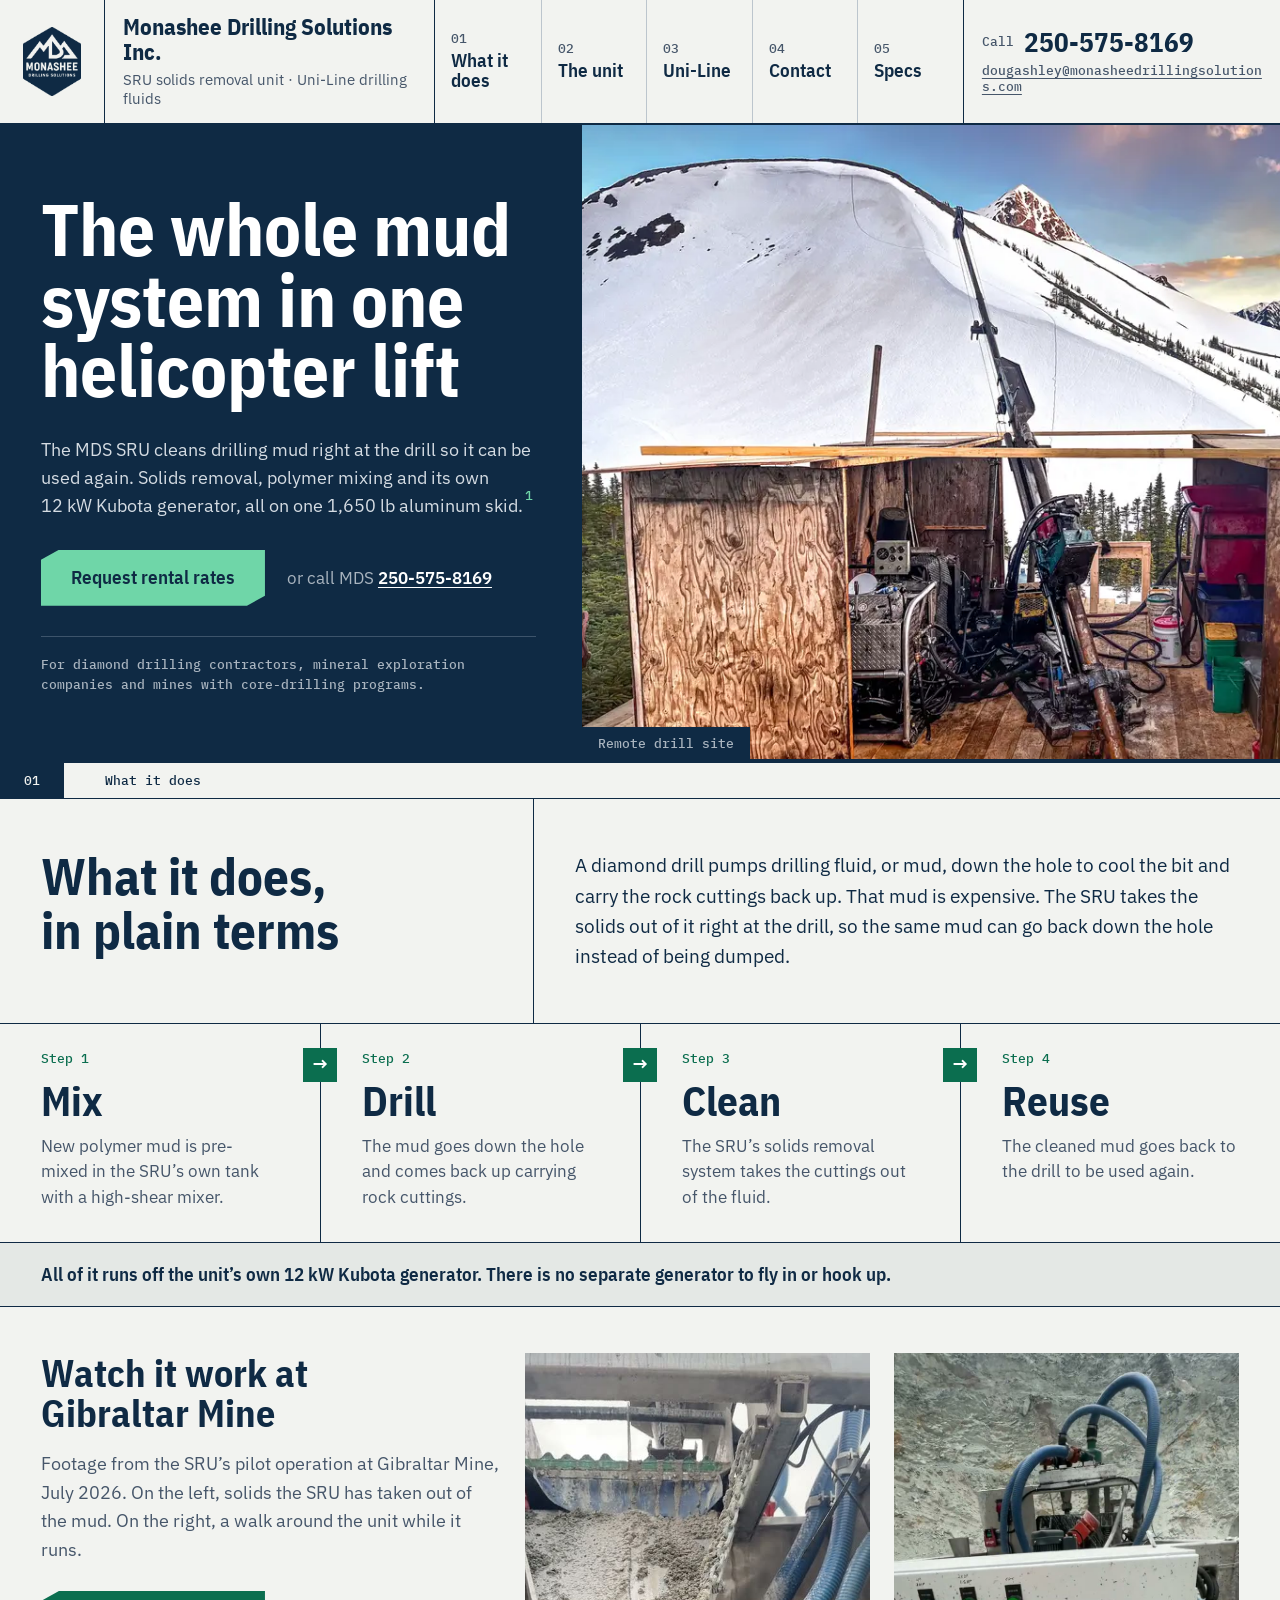
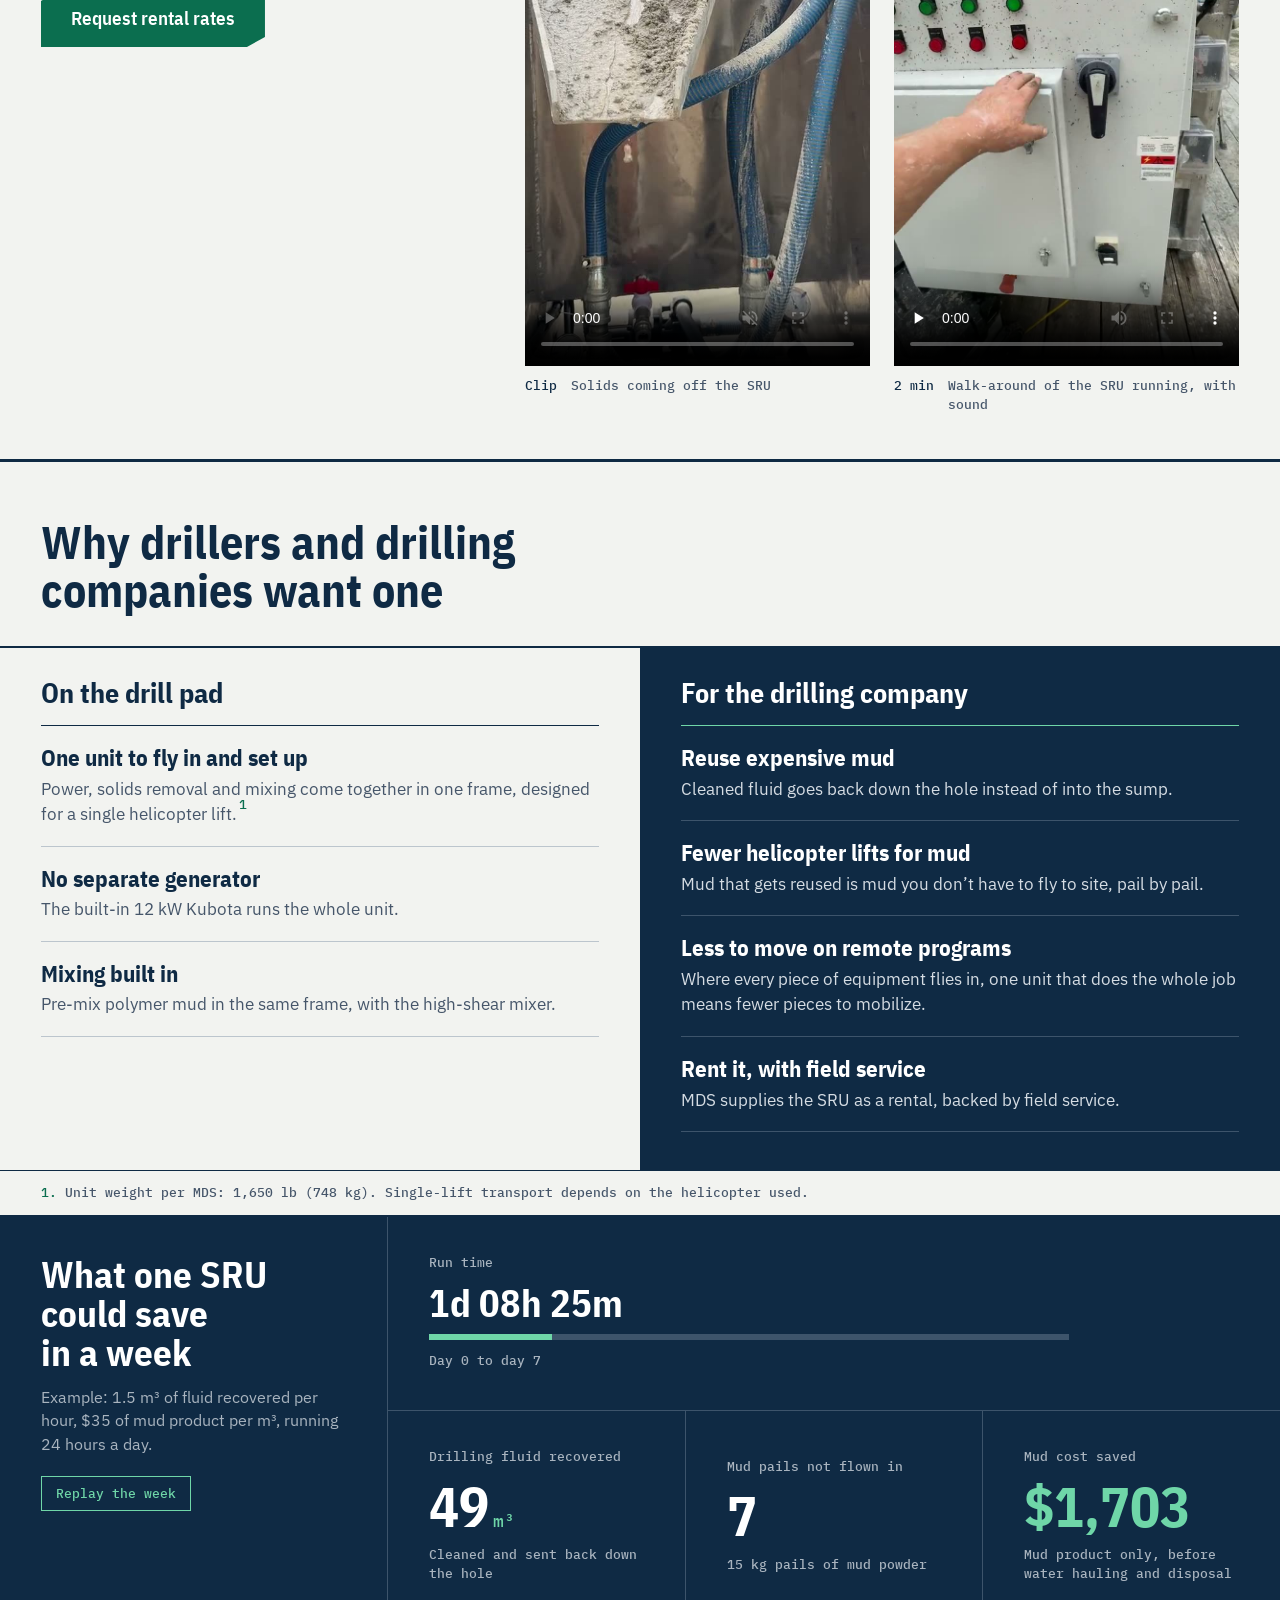
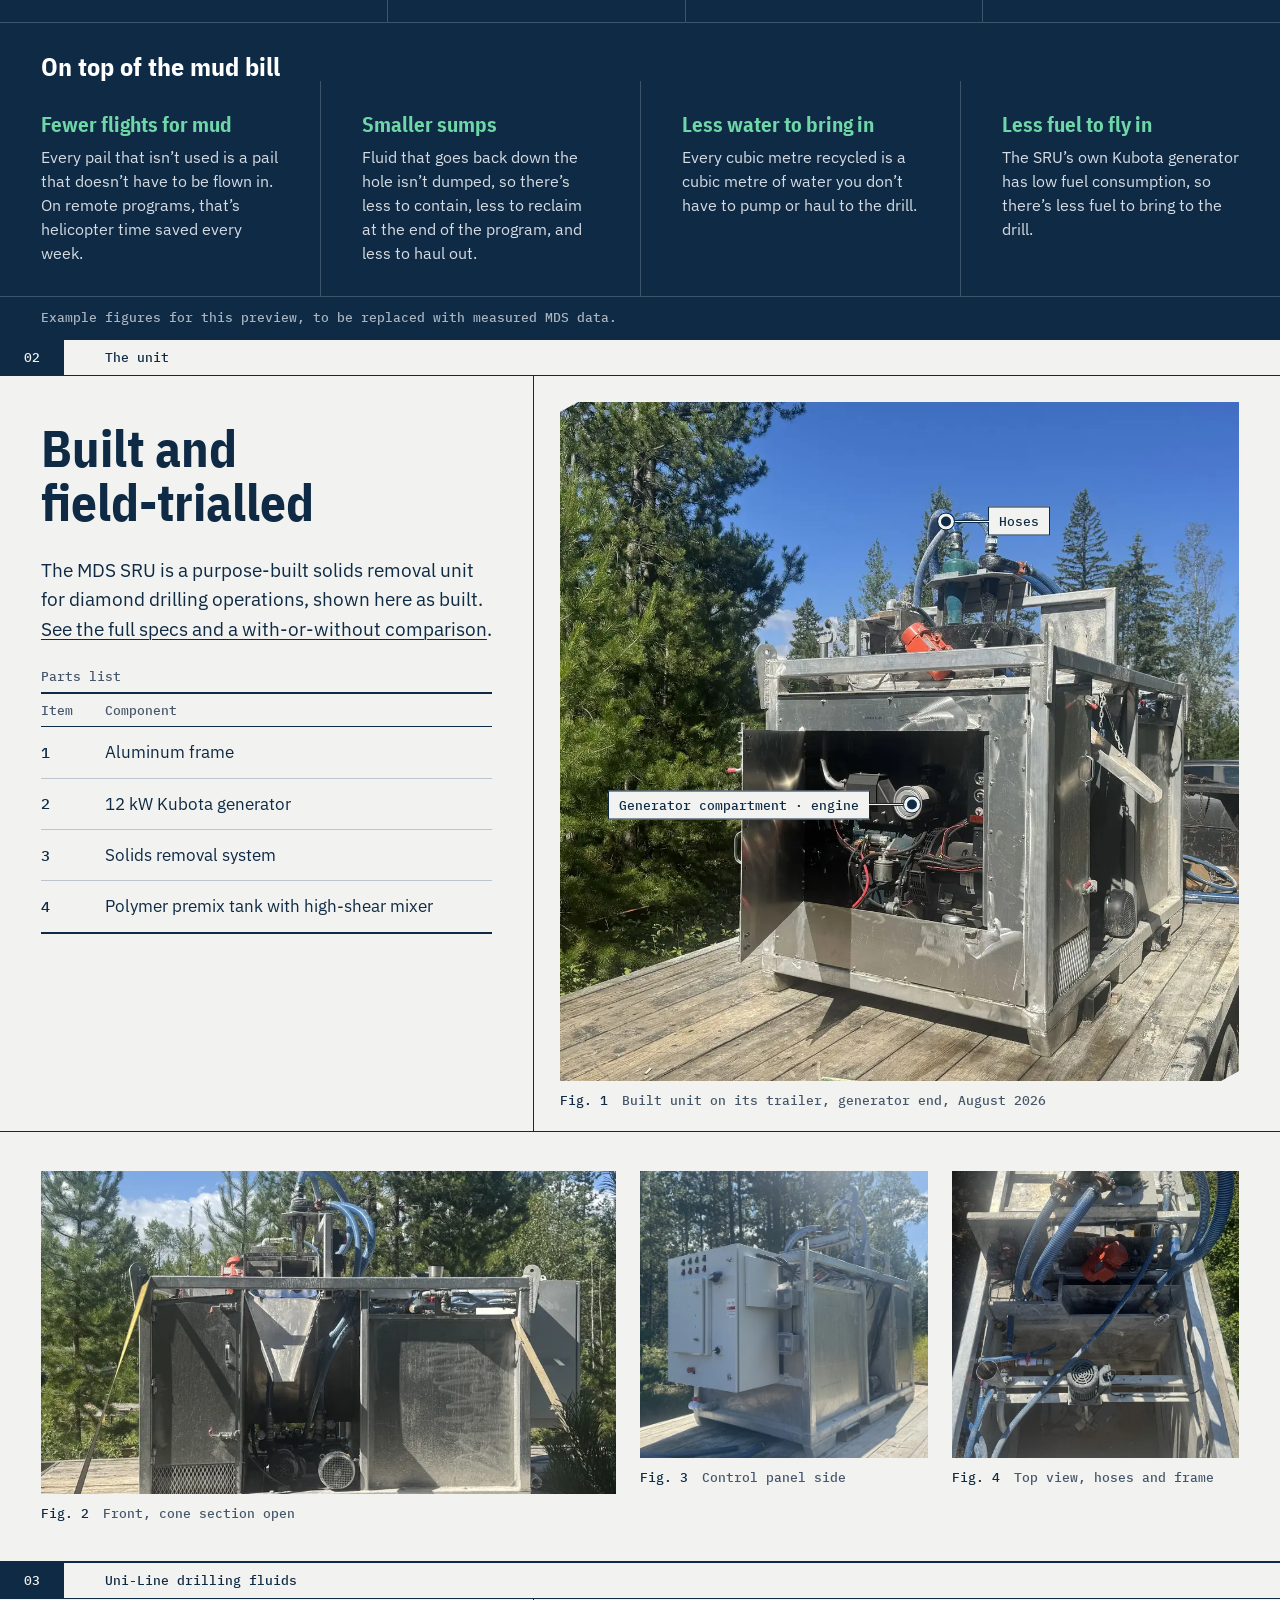
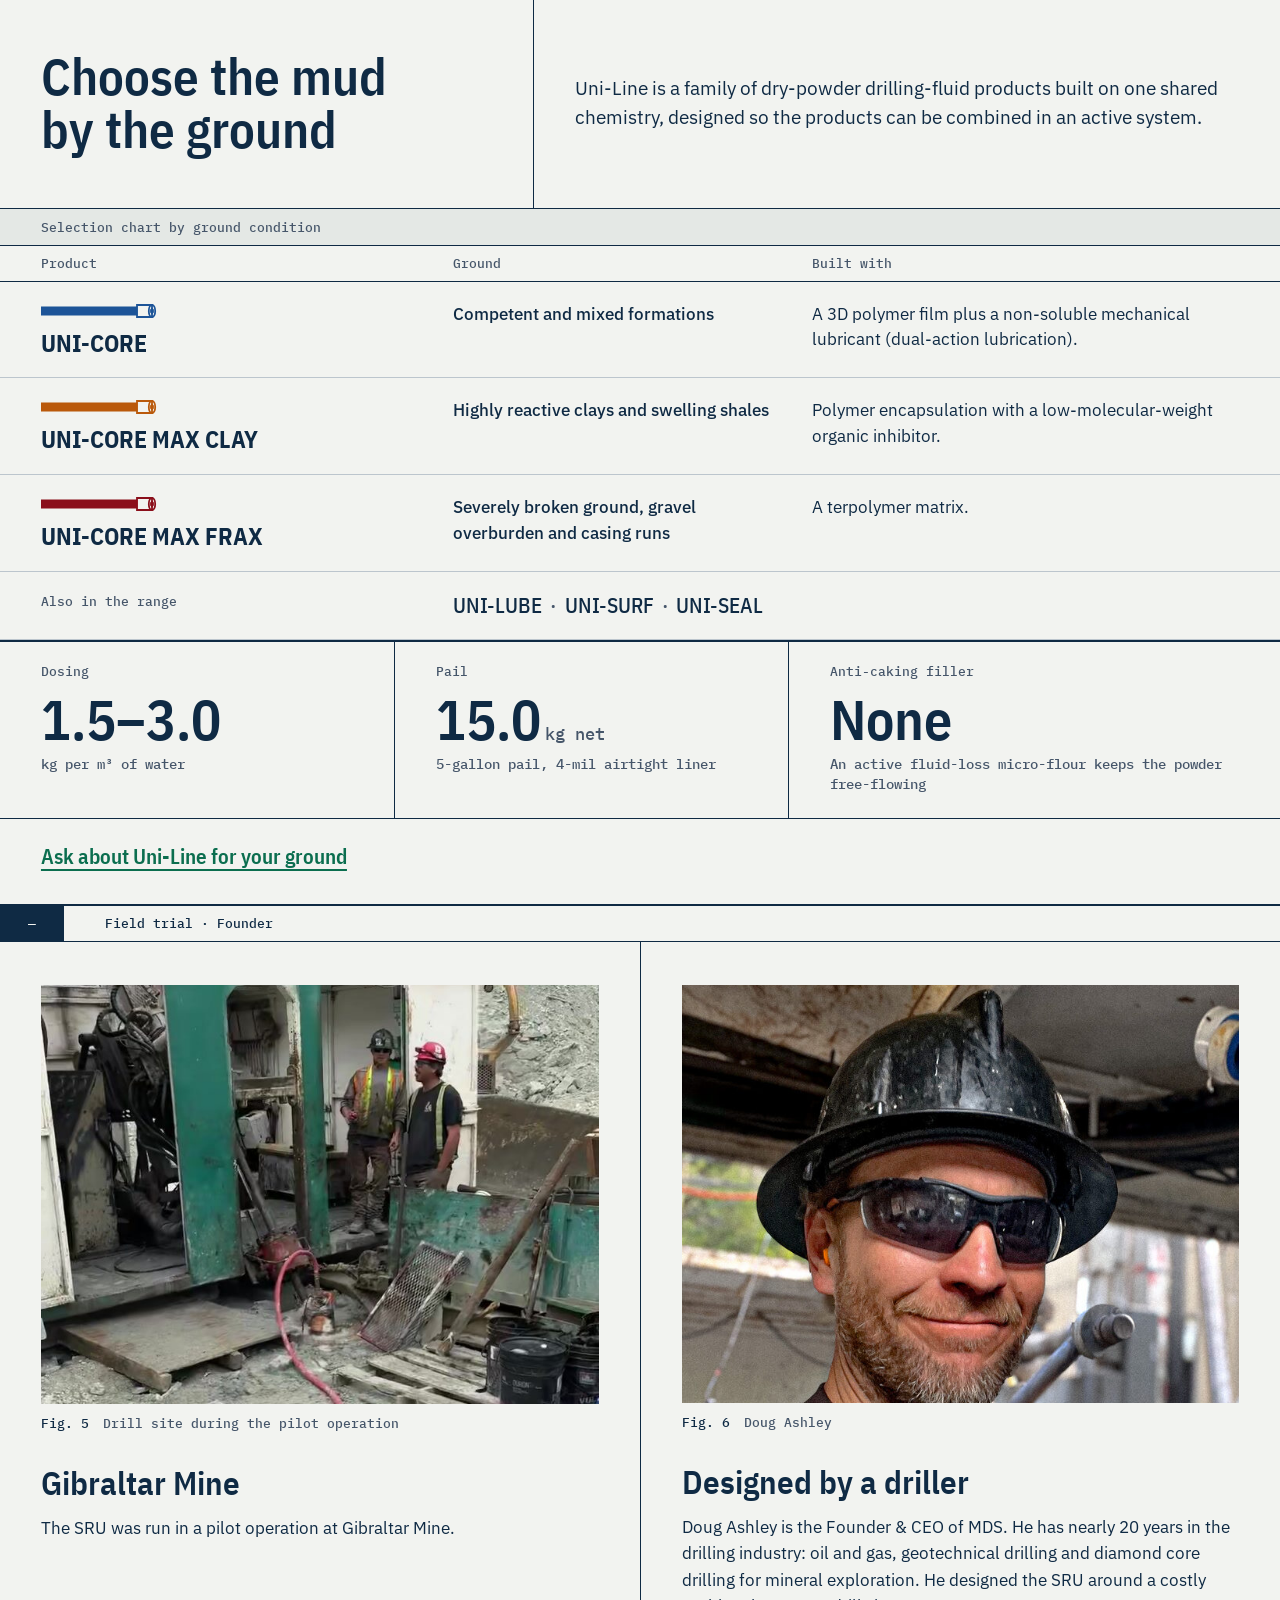
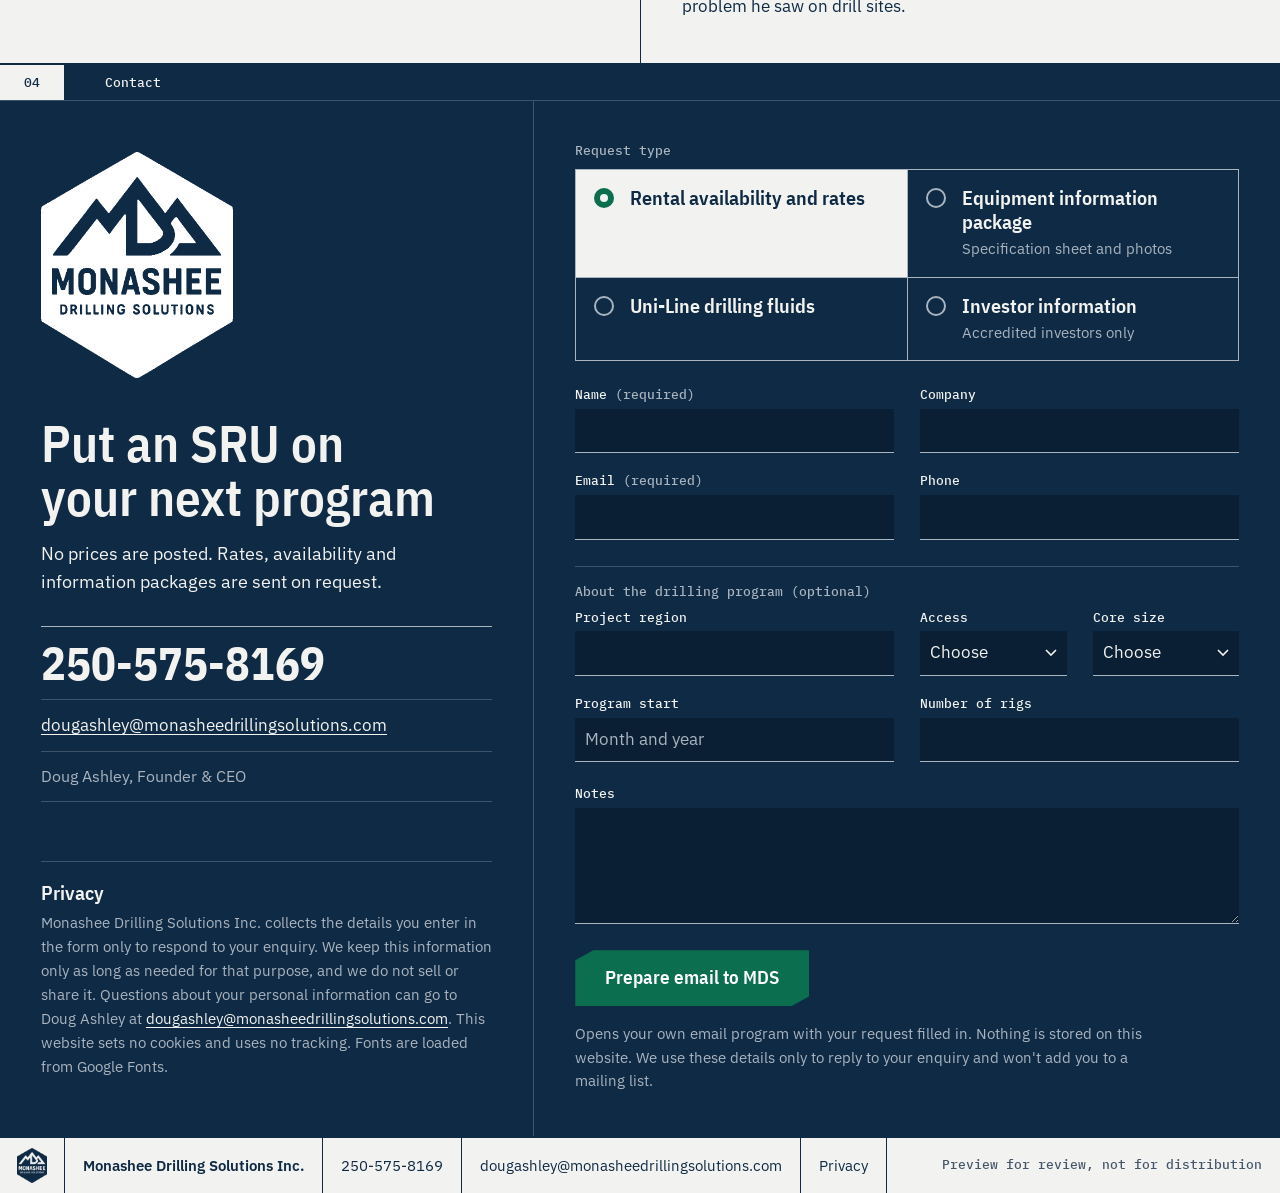
==== commit 241cb7ed: "Specs page: with/without scoreboard moved to the top, restyled to sell the SRU Co-Authored-By: Claud" ====
--- a/index.html
+++ b/index.html
@@ -20,7 +20,7 @@
 <link rel="preconnect" href="https://fonts.googleapis.com">
 <link rel="preconnect" href="https://fonts.gstatic.com" crossorigin>
 <link rel="stylesheet" href="https://fonts.googleapis.com/css2?family=IBM+Plex+Mono:wght@500&amp;family=IBM+Plex+Sans+Condensed:wght@600;700&amp;family=IBM+Plex+Sans:wght@400;500;600&amp;display=swap">
-<link rel="stylesheet" href="css/site.css?v=11">
+<link rel="stylesheet" href="css/site.css?v=12">
 </head>
 <body id="top">
 <a class="skip" href="#how">Skip to content</a>
--- a/css/site.css
+++ b/css/site.css
@@ -727,3 +727,46 @@
   .cmp-note, .spec-act { padding-left: 16px; padding-right: 16px; }
   .spec-act .act { width: 100%; justify-content: center; }
 }
+
+/* ---------- specs page v2: with / without scoreboard ---------- */
+.vs { background: var(--navy); color: var(--on-navy); }
+.vs-head { padding: clamp(36px, 4.6vw, 72px) var(--pad) clamp(24px, 2.8vw, 40px); }
+.vs-head h1 { font-size: clamp(42px, 5vw, 84px); line-height: 0.98; color: #fff; max-width: 13em; margin-bottom: 18px; }
+.vs-head p { font-size: clamp(18px, 1.4vw, 21px); line-height: 1.55; color: #D5DCE3; max-width: 38em; }
+.vs-table { border-top: 2px solid var(--mint); }
+.vs-table thead th { text-align: left; padding: 18px 22px; font: 700 clamp(20px, 1.8vw, 26px)/1.15 var(--display); border-bottom: 1px solid var(--rule-navy); }
+.vs-table thead th:first-child { padding-left: var(--pad); }
+.vs-table thead .vs-no { color: var(--mute-navy); }
+.vs-table thead .vs-yes { background: var(--mint); color: var(--ink); }
+.vs-logo { display: inline-block; width: 26px; height: auto; margin-right: 12px; vertical-align: -6px; filter: brightness(0) saturate(100%) invert(13%) sepia(37%) saturate(1530%) hue-rotate(181deg) brightness(93%) contrast(95%); }
+.vs-table tbody th { width: 24%; text-align: left; vertical-align: middle; padding: 18px 22px 18px var(--pad); font: 700 clamp(19px, 1.6vw, 23px)/1.2 var(--display); color: #fff; border-bottom: 1px solid var(--rule-navy); }
+.vs-table tbody td { width: 38%; vertical-align: middle; padding: 18px 22px; border-bottom: 1px solid var(--rule-navy); font-size: 17px; line-height: 1.45; }
+.vs-table td { position: relative; }
+.vs-table td > span { display: block; padding-left: 34px; }
+.vs-ic { position: absolute; left: 22px; top: 50%; width: 22px; height: 22px; transform: translateY(-50%); }
+.vs-table tbody .vs-no { color: var(--mute-navy); }
+.vs-table tbody .vs-no .vs-ic { color: #6B7F93; }
+.vs-table tbody .vs-yes { background: #16395B; color: #fff; font-weight: 600; font-size: 18px; border-left: 3px solid var(--mint); }
+.vs-table tbody .vs-yes .vs-ic { color: var(--mint); }
+.vs-table tbody tr:hover .vs-yes { background: #1B4469; }
+.vs-foot { padding: clamp(28px, 3.2vw, 46px) var(--pad) clamp(32px, 3.6vw, 52px); display: flex; flex-direction: column; gap: 22px; }
+.vs .act-alt { color: var(--mute-navy); font-size: 17px; }
+.vs .act-alt a { color: #fff; }
+.vs-note { font: 500 12.5px/1.5 var(--mono); color: var(--mute-navy); max-width: 70em; }
+.vs :focus-visible { outline-color: var(--mint); }
+#specs .spec-head h2 { font-size: clamp(36px, 4vw, 60px); font-weight: 700; margin-bottom: 14px; }
+@media (max-width: 860px) {
+  .vs-head { padding: 30px 16px 24px; }
+  .vs-head h1 { font-size: clamp(38px, 10.4vw, 58px); }
+  .vs-table thead { display: none; }
+  .vs-table, .vs-table tbody, .vs-table tr, .vs-table tbody th, .vs-table tbody td { display: block; width: 100%; }
+  .vs-table tr { padding: 18px 16px; border-bottom: 1px solid var(--rule-navy); }
+  .vs-table tbody th { padding: 0 0 10px; border: 0; font-size: 22px; }
+  .vs-table tbody td { padding: 10px 12px 10px 12px; border: 0; }
+  .vs-table tbody td::before { content: attr(data-label); display: block; font: 500 12.5px/1.4 var(--mono); padding-left: 34px; margin-bottom: 2px; }
+  .vs-table tbody .vs-no::before { color: #8A9BAD; }
+  .vs-table tbody .vs-yes::before { color: var(--mint); }
+  .vs-ic { left: 12px; }
+  .vs-foot { padding: 26px 16px 32px; }
+  .vs .act { width: 100%; justify-content: center; }
+}
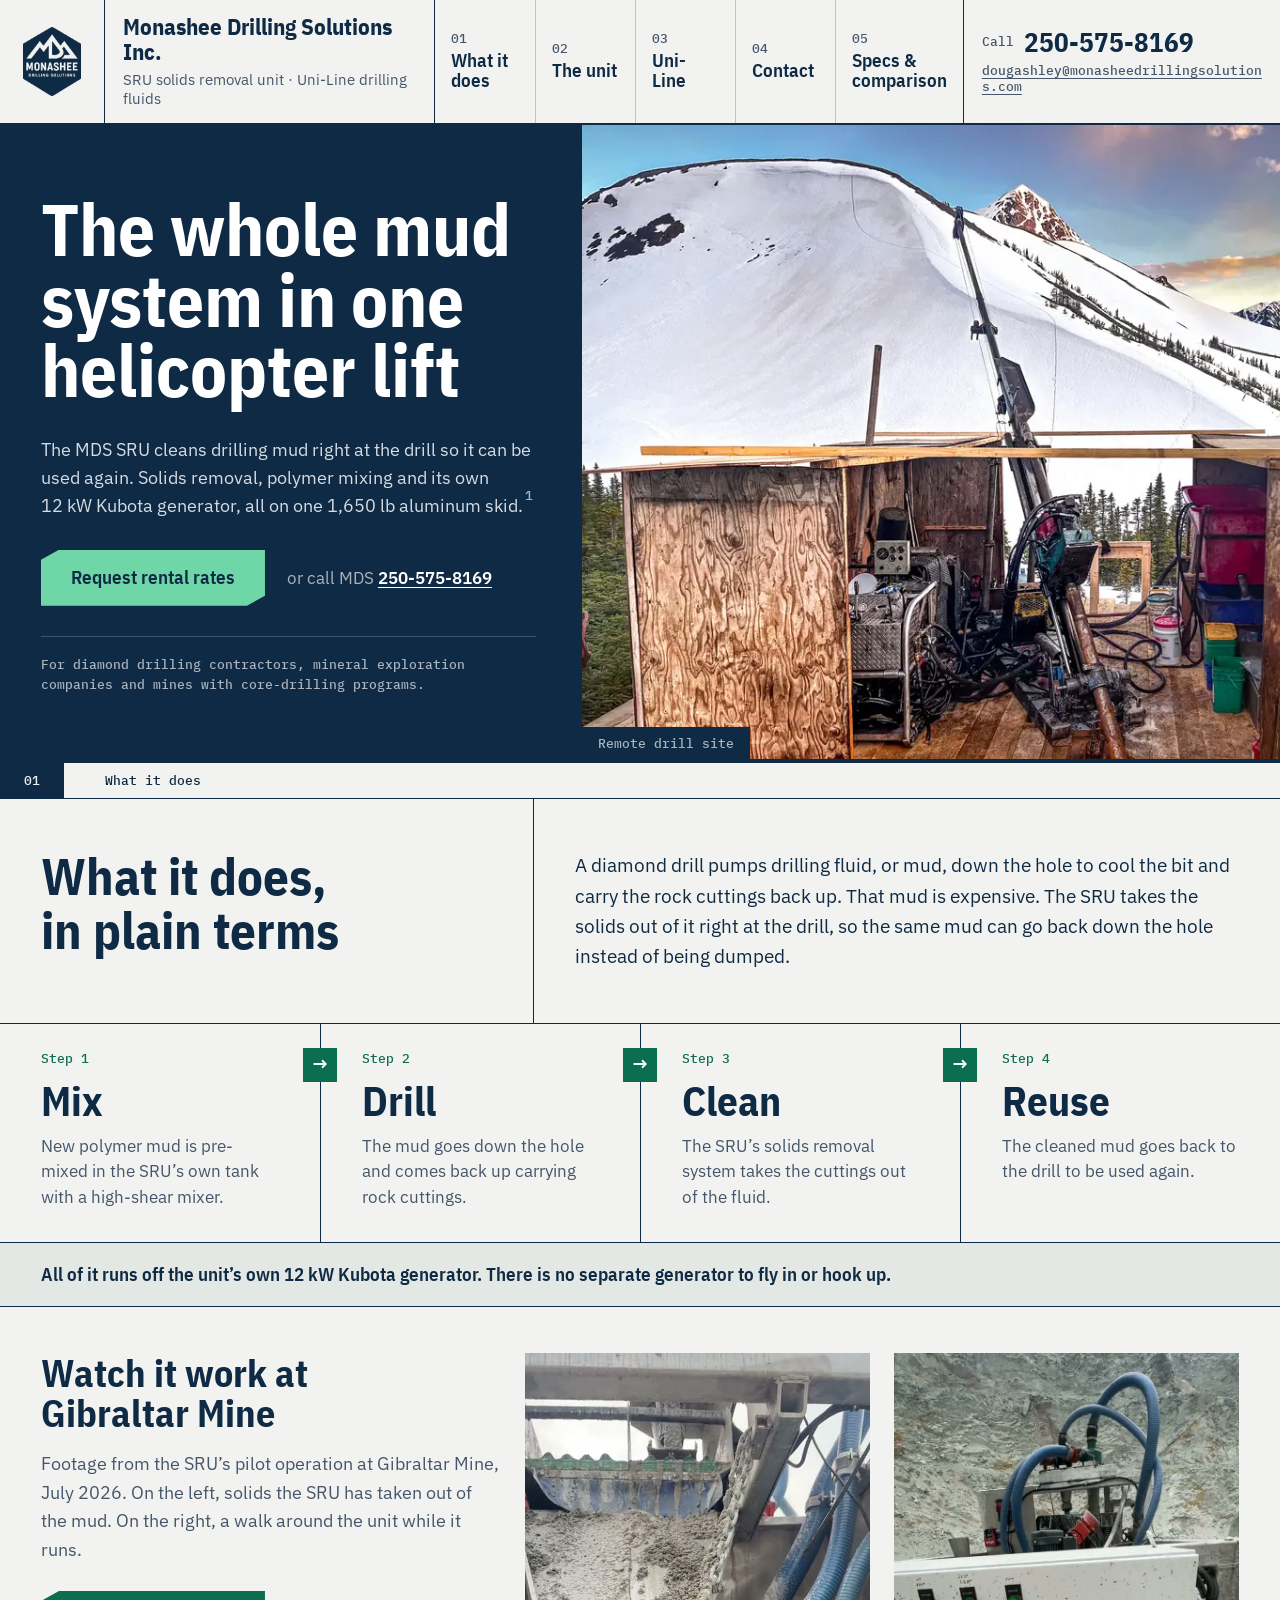
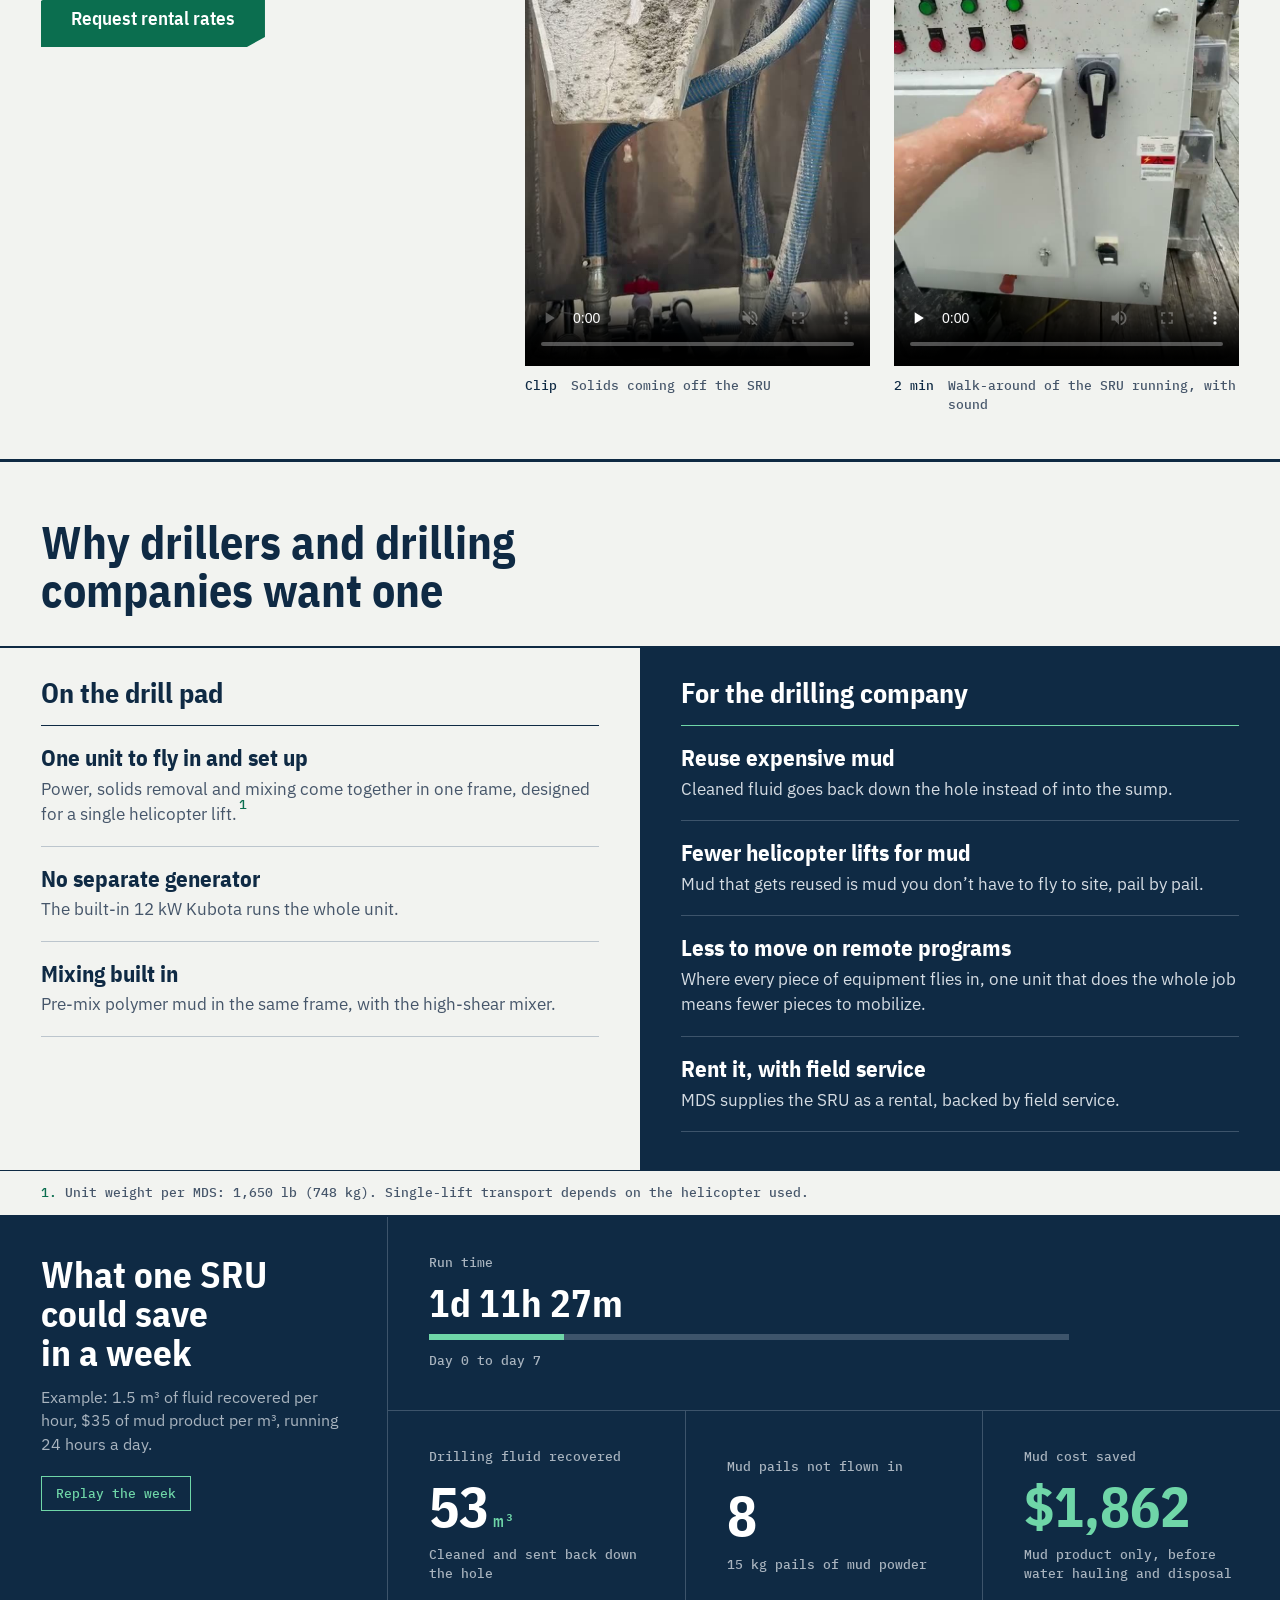
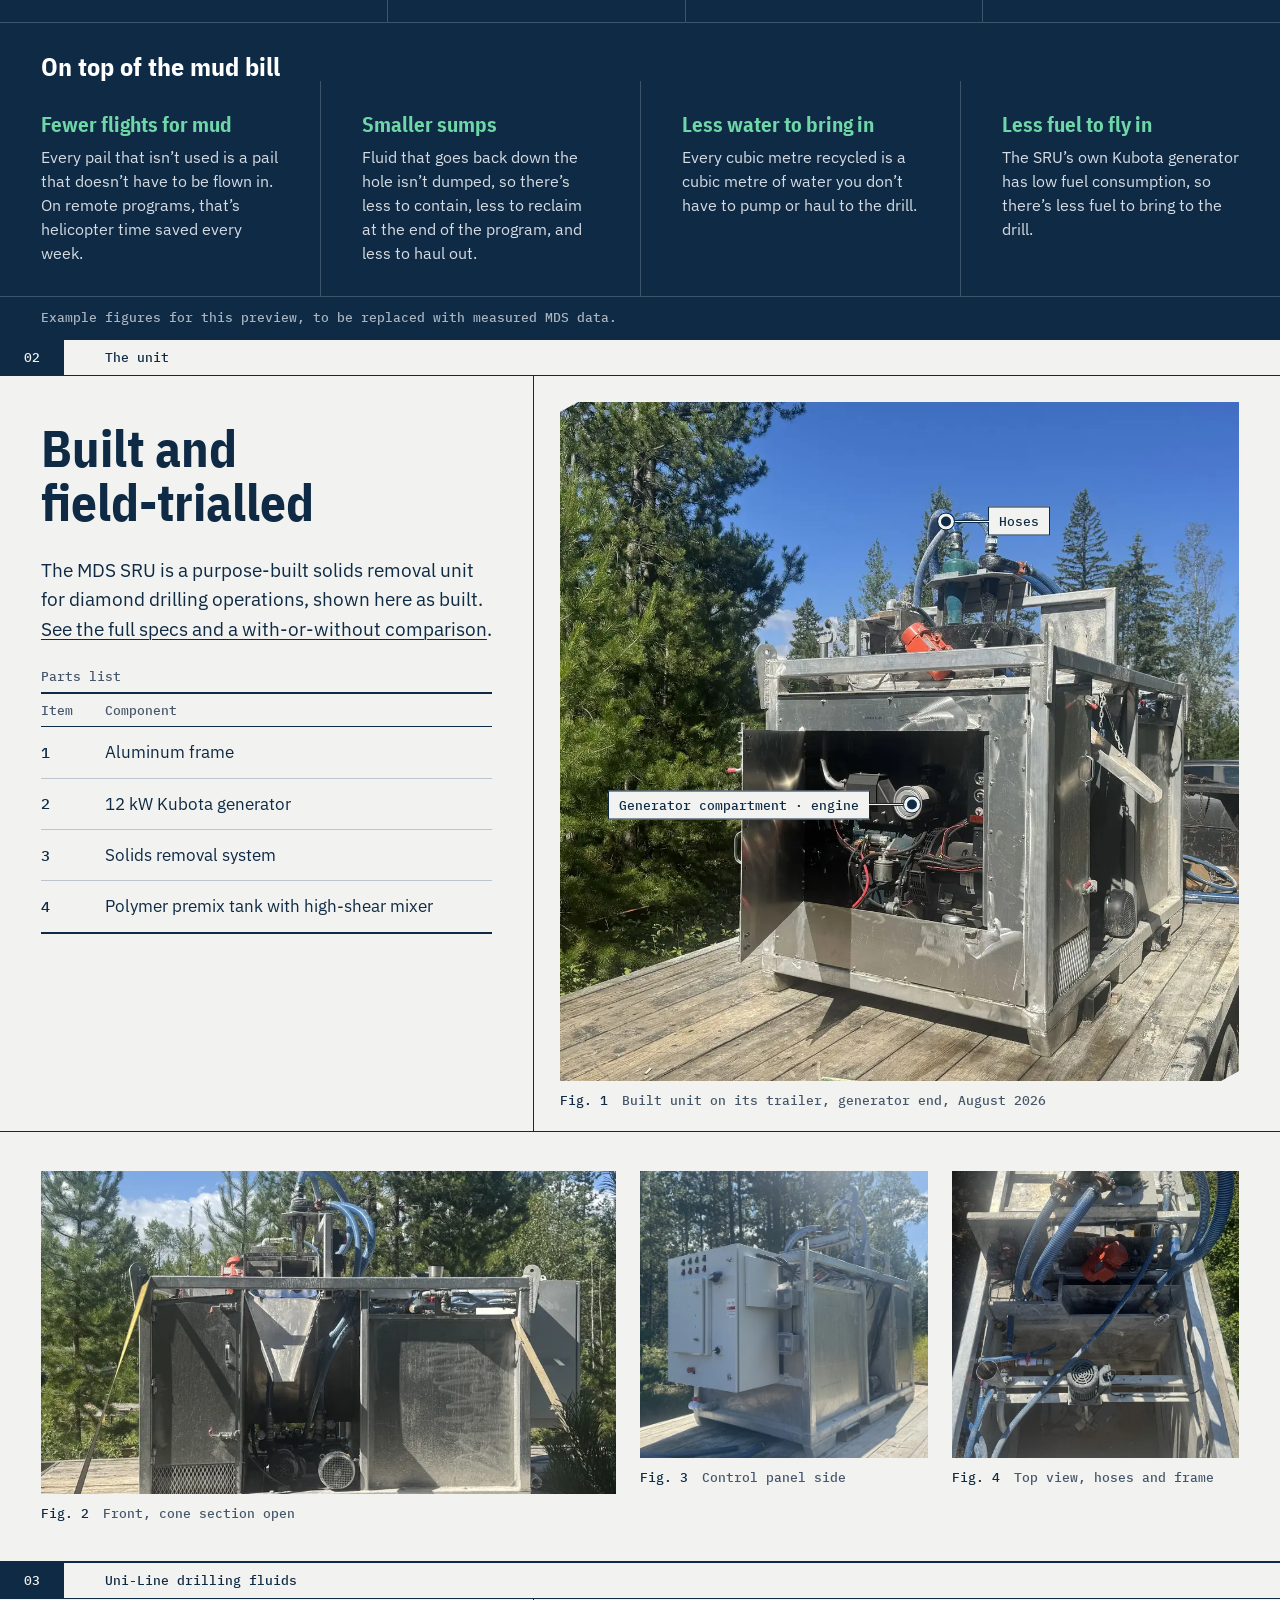
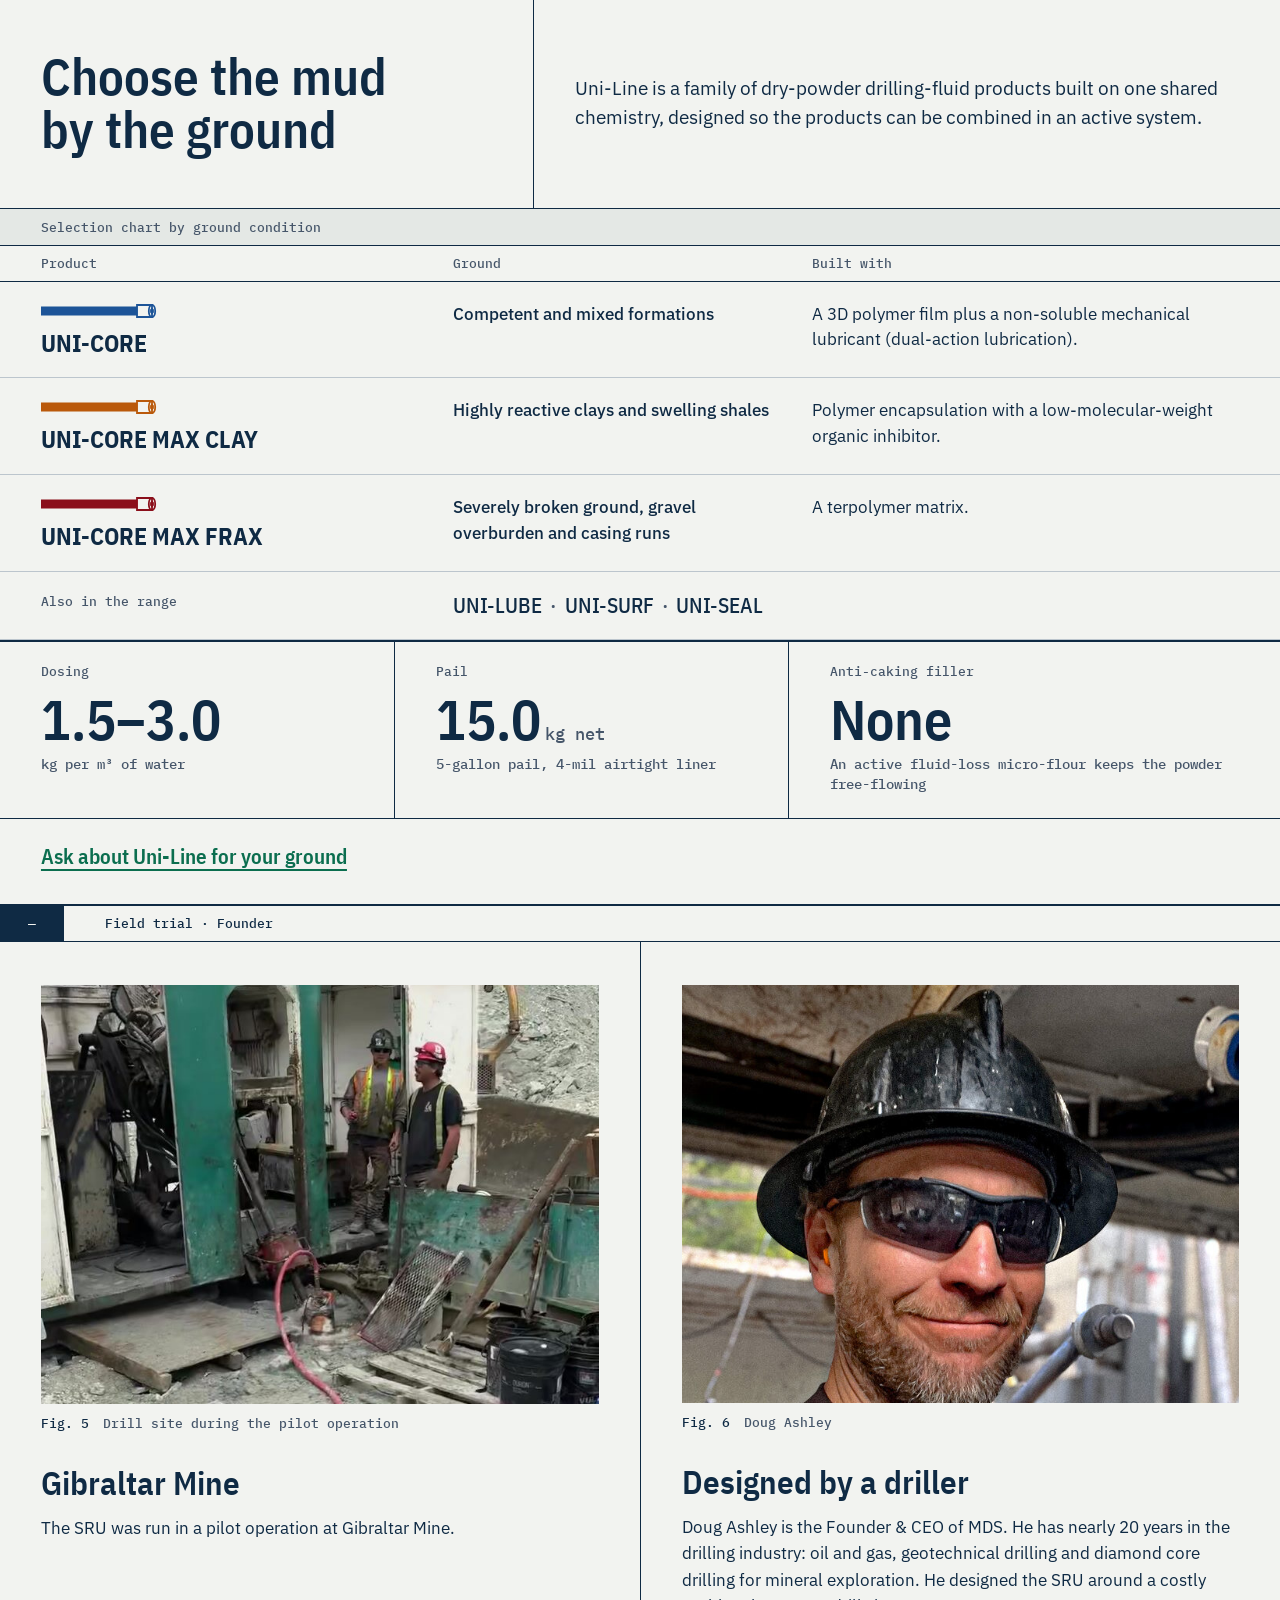
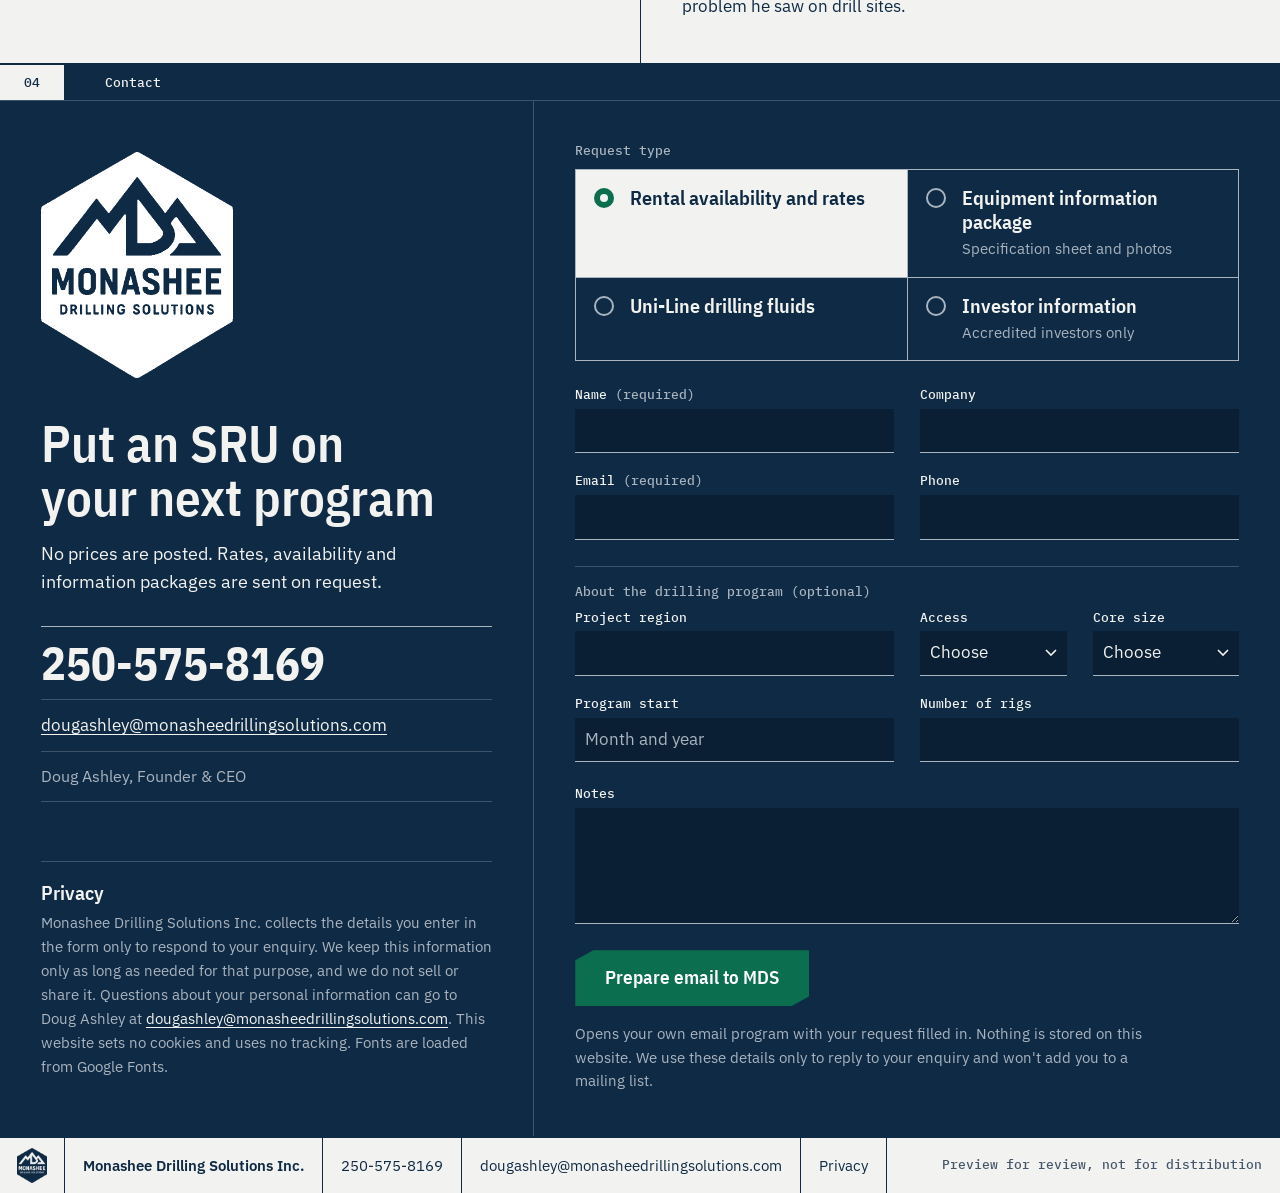
==== commit 172ff852: "Menu tab: Specs & comparison Co-Authored-By: Claude Opus 5.5 <noreply@anthropic.com>" ====
--- a/index.html
+++ b/index.html
@@ -39,7 +39,7 @@
       <a href="#sru"><span>02</span>The unit</a>
       <a href="#uniline"><span>03</span>Uni-Line</a>
       <a href="#requests"><span>04</span>Contact</a>
-      <a href="specs.html"><span>05</span>Specs</a>
+      <a href="specs.html"><span>05</span>Specs &amp; comparison</a>
     </nav>
     <div class="tb-call">
       <a class="tb-phone" href="tel:+12505758169"><span class="tb-call-k">Call</span> 250-575-8169</a>
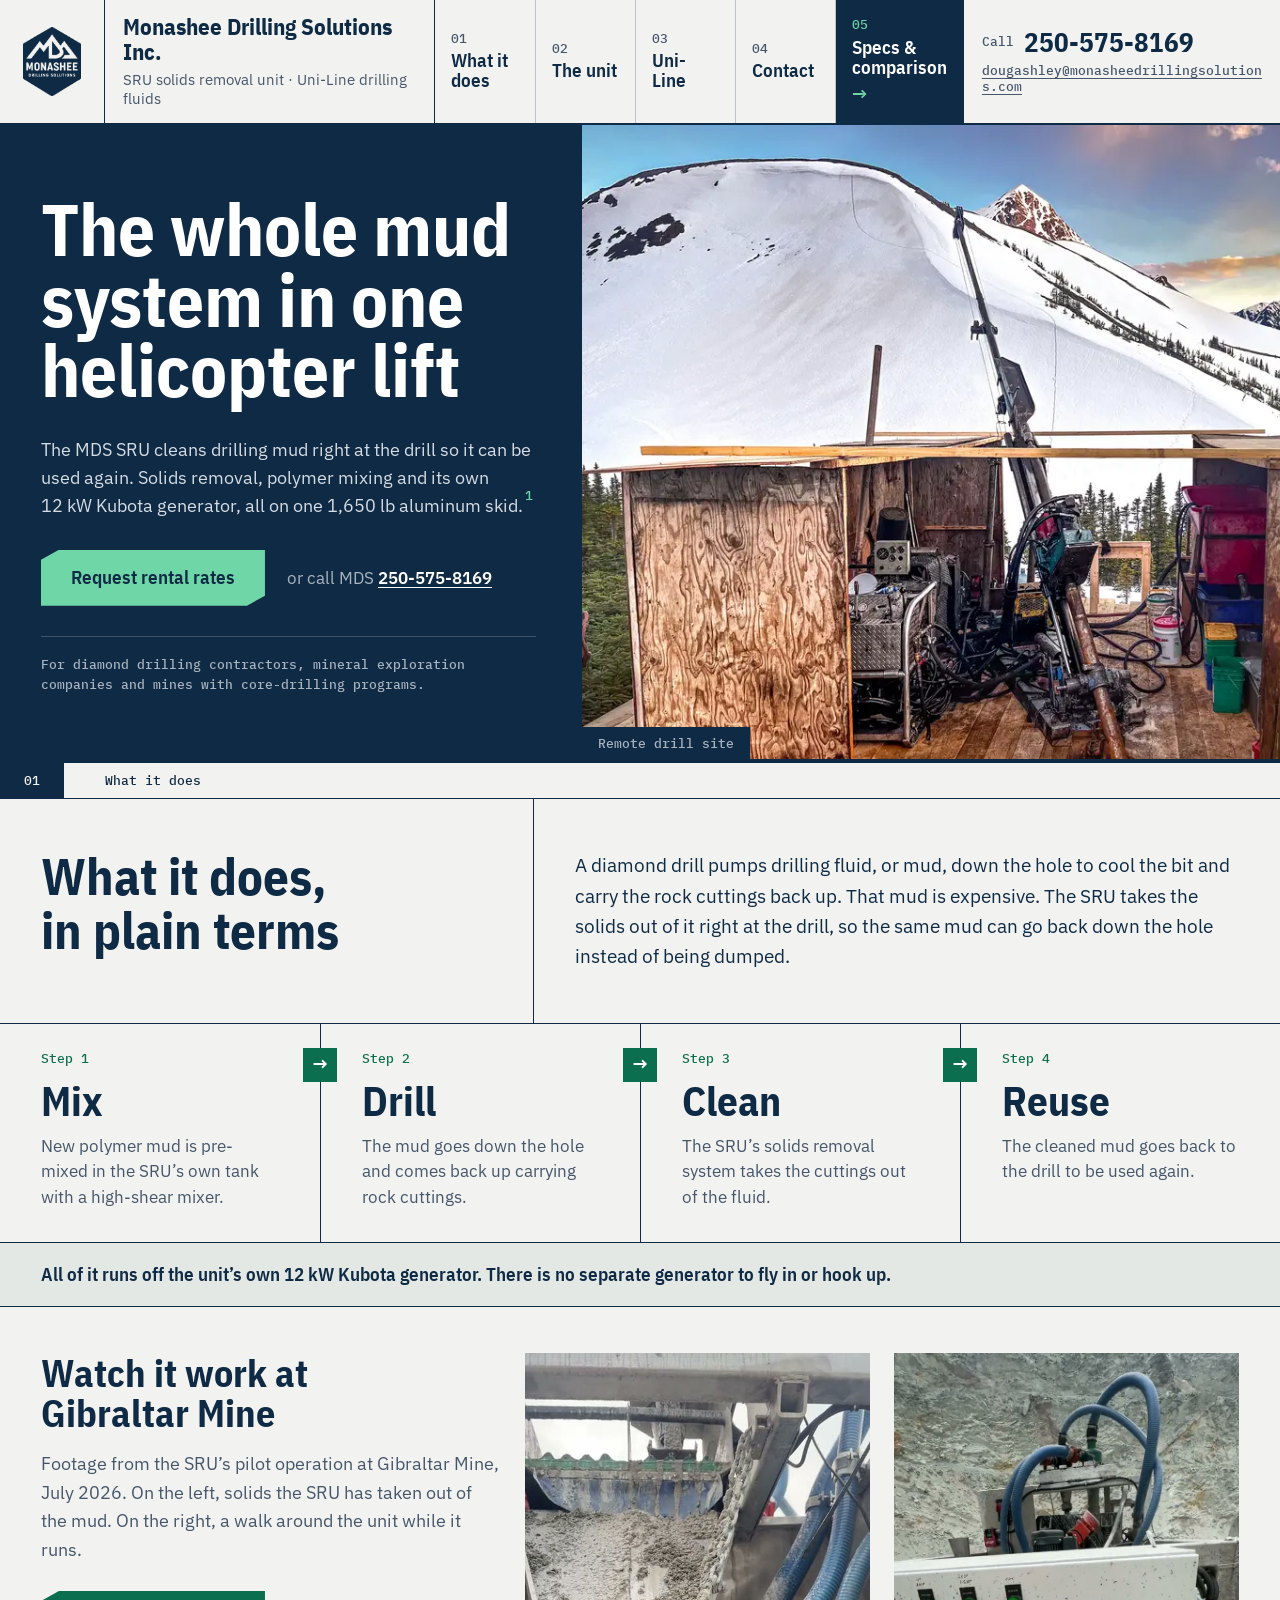
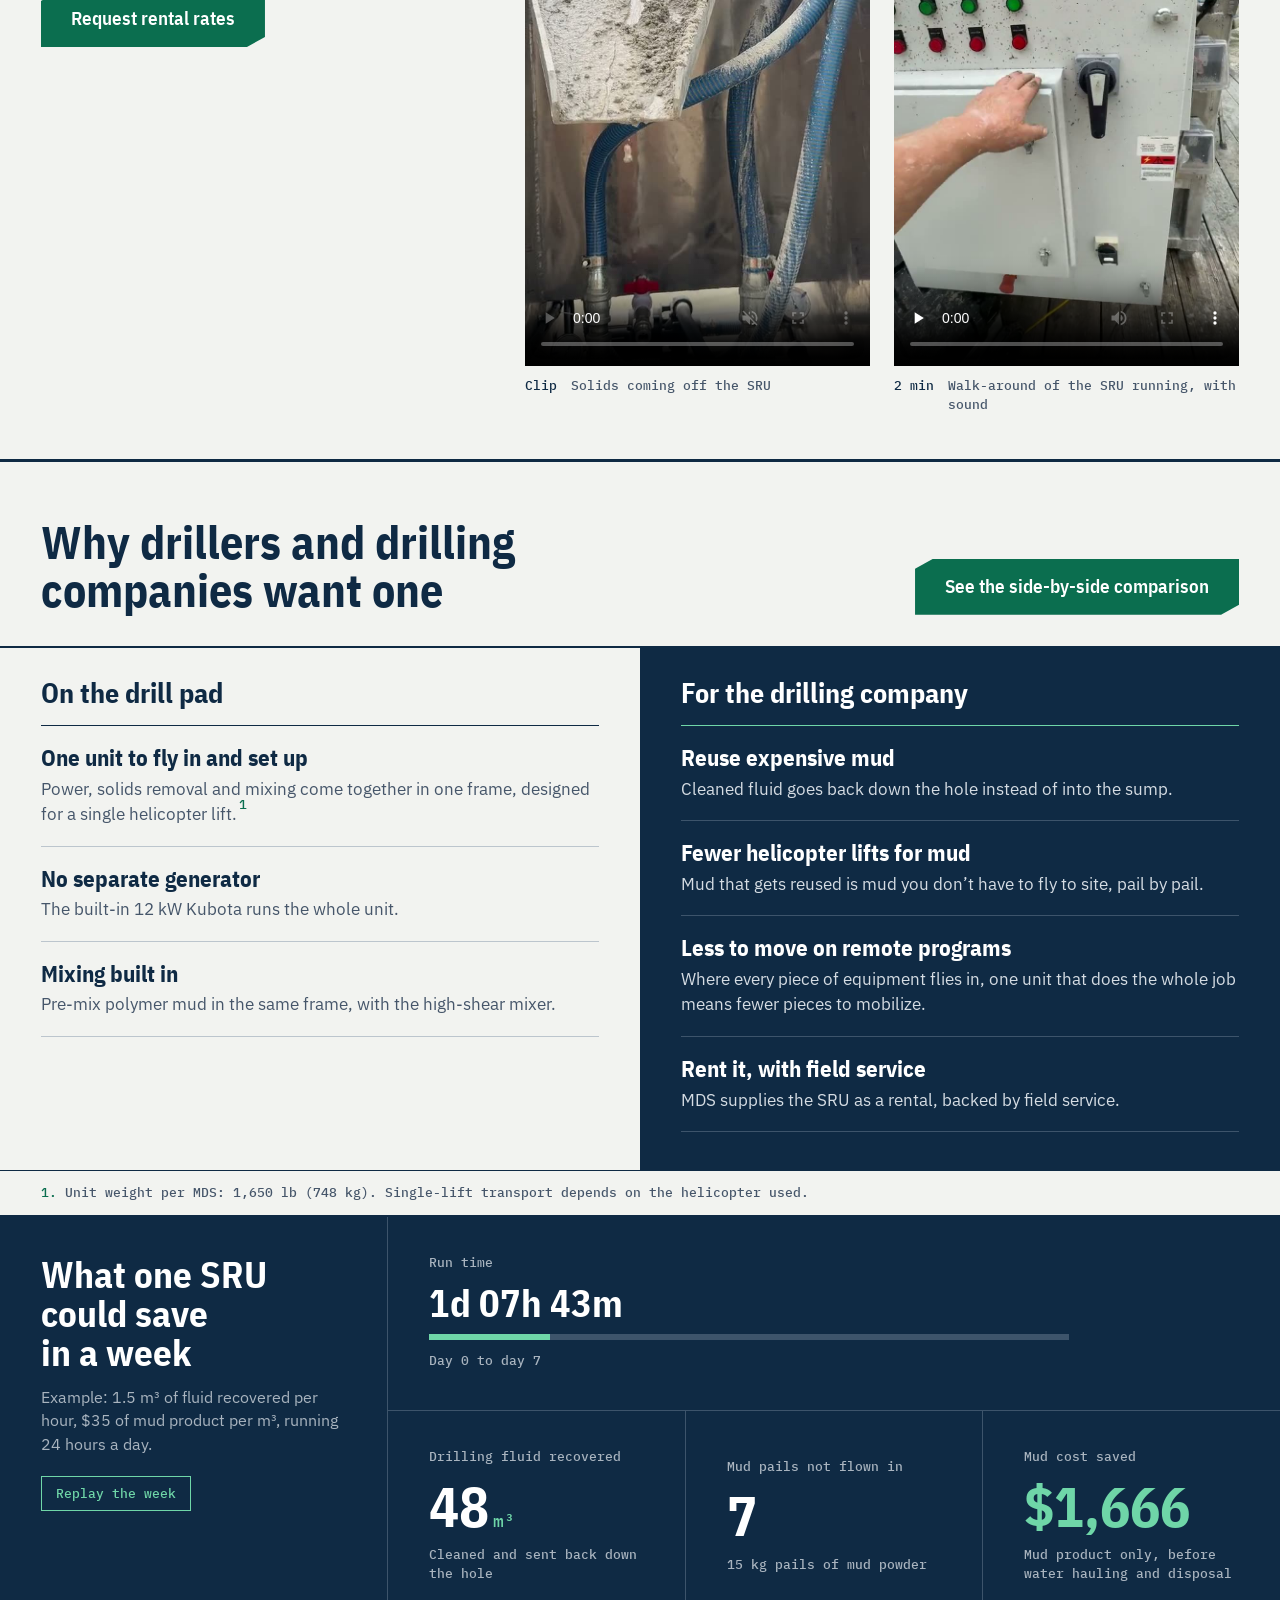
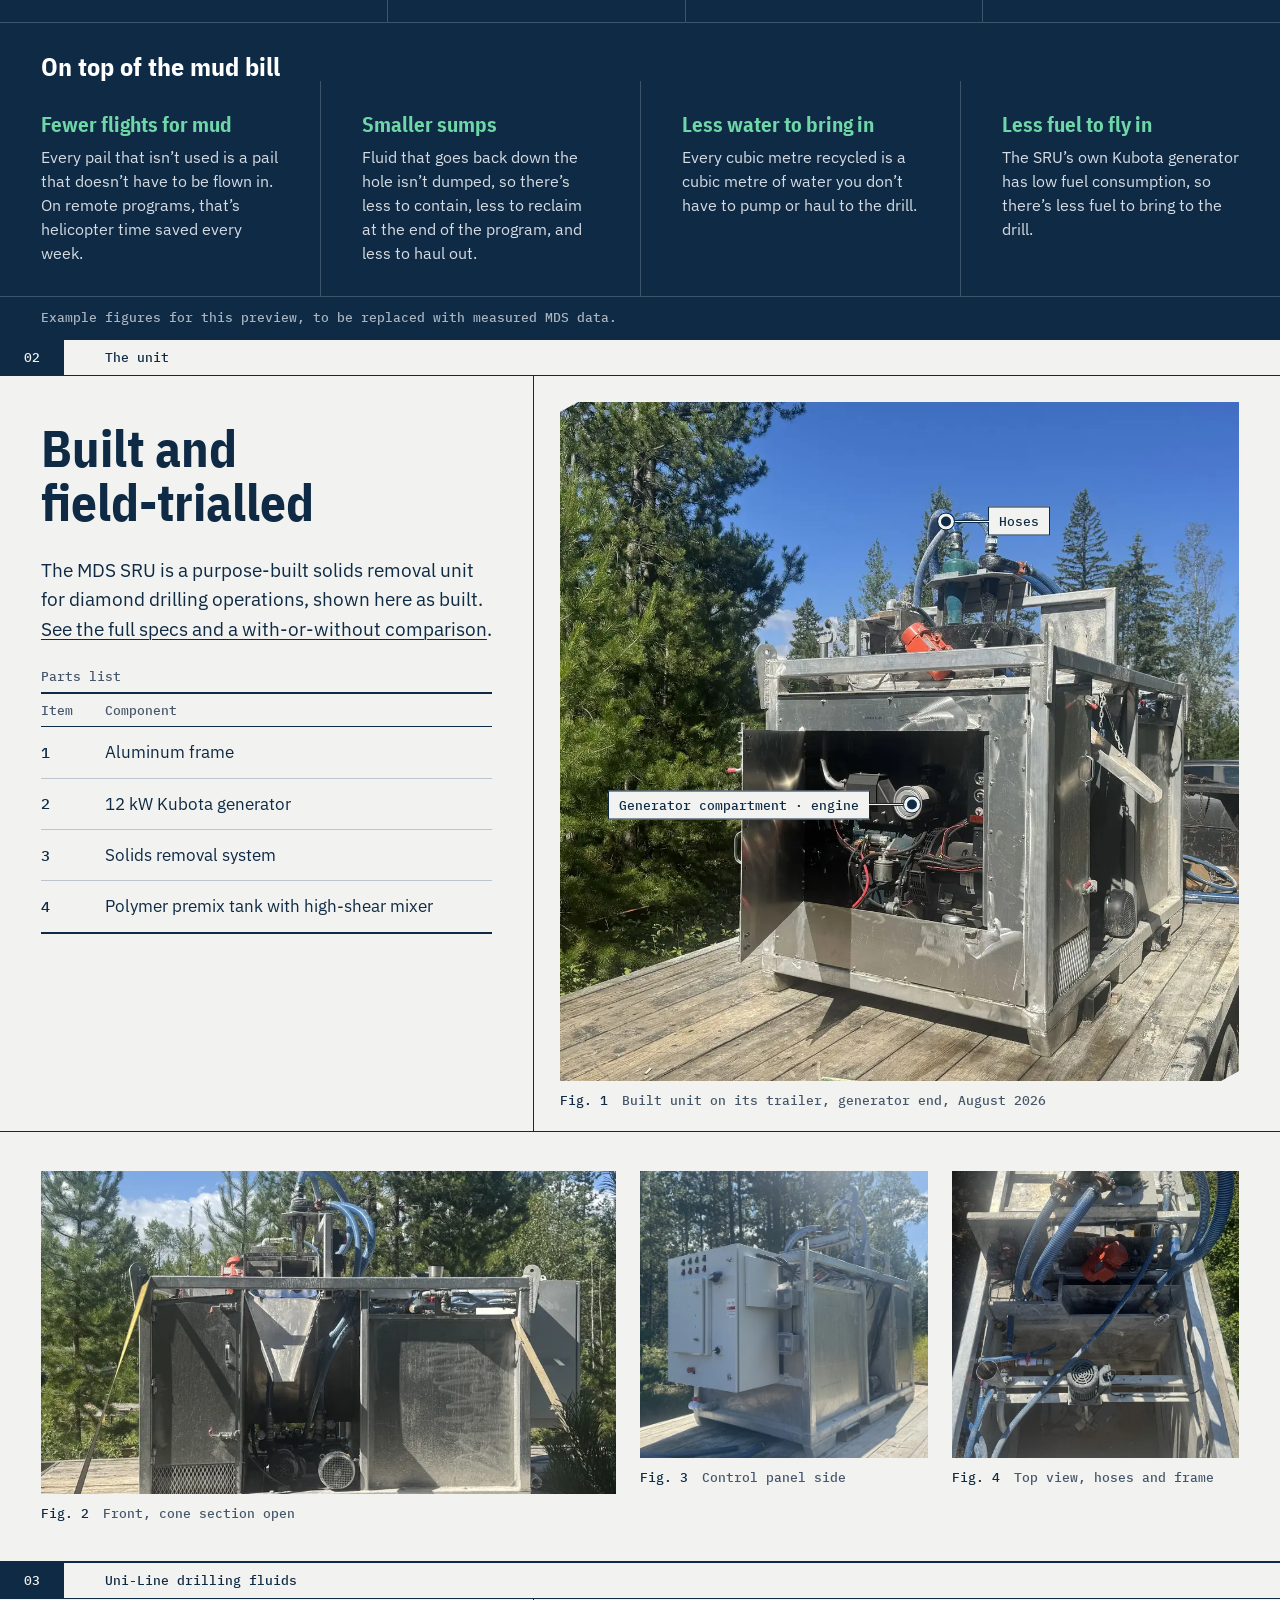
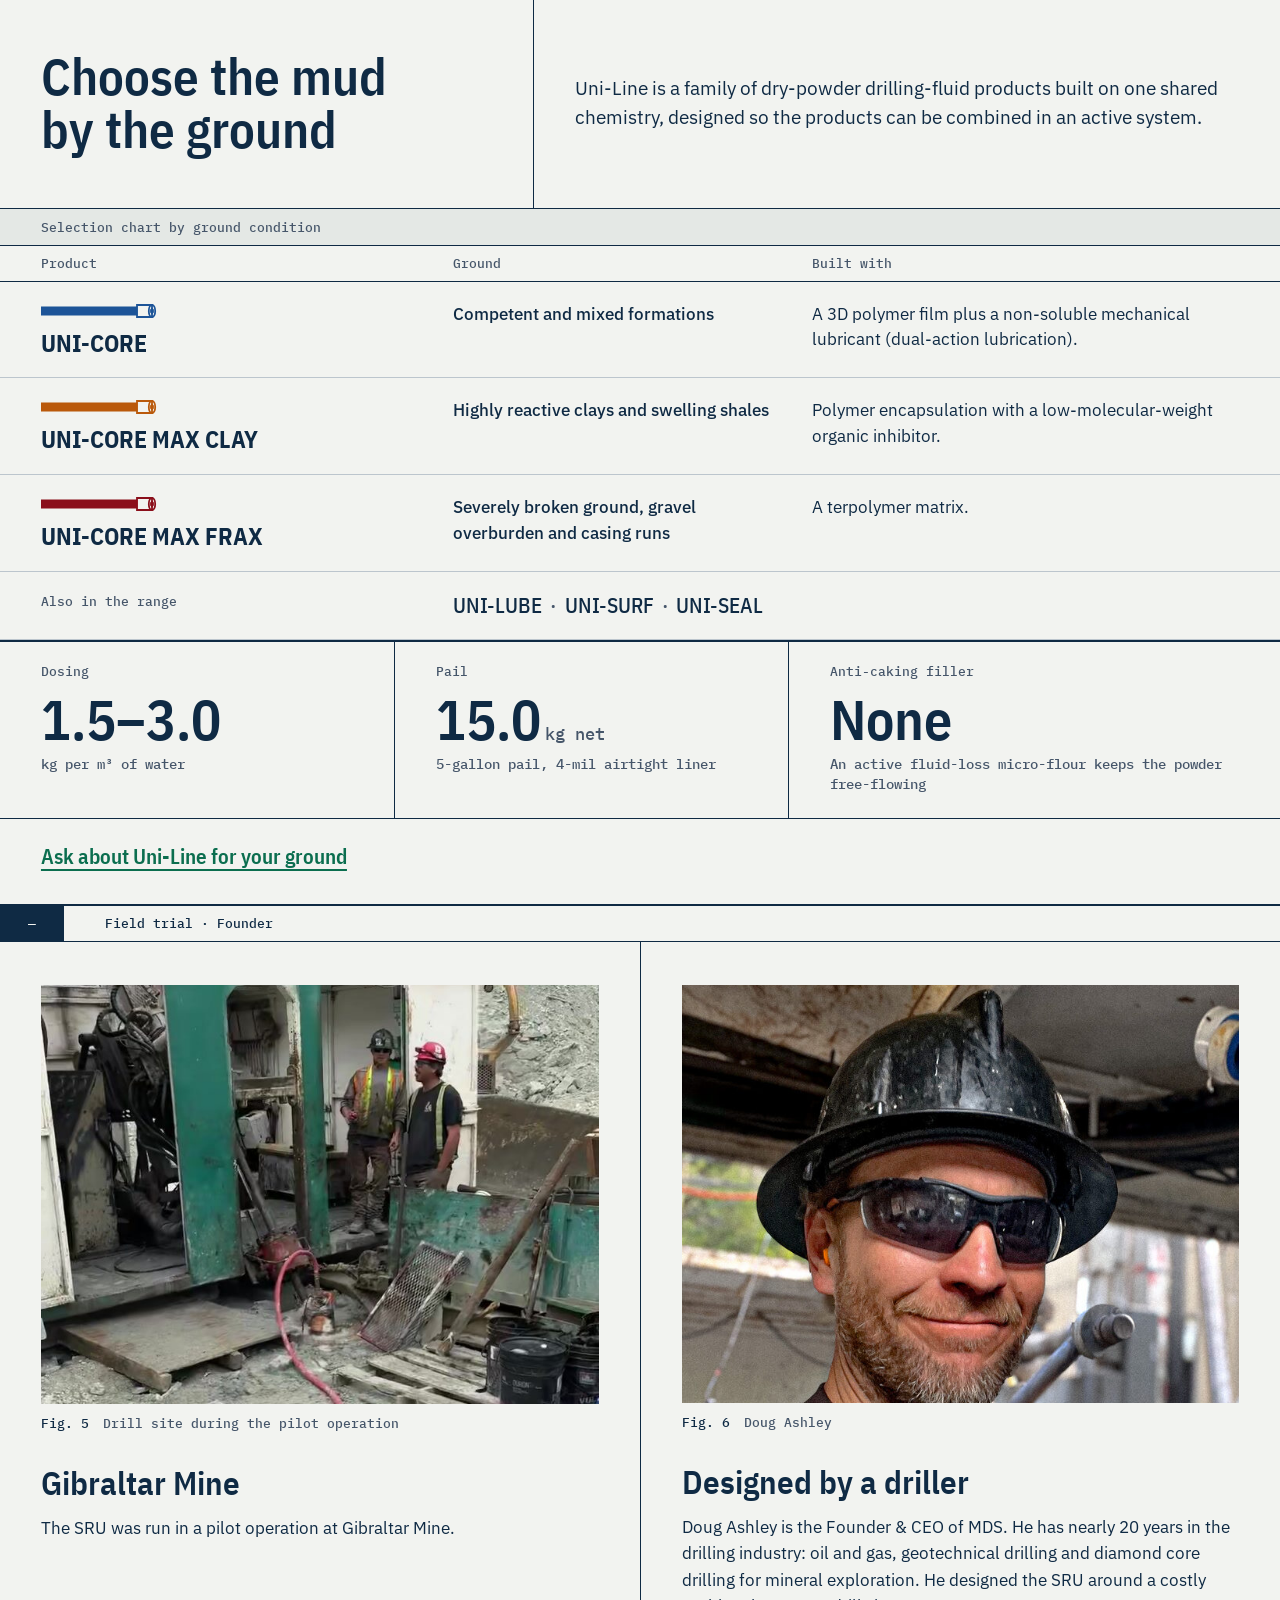
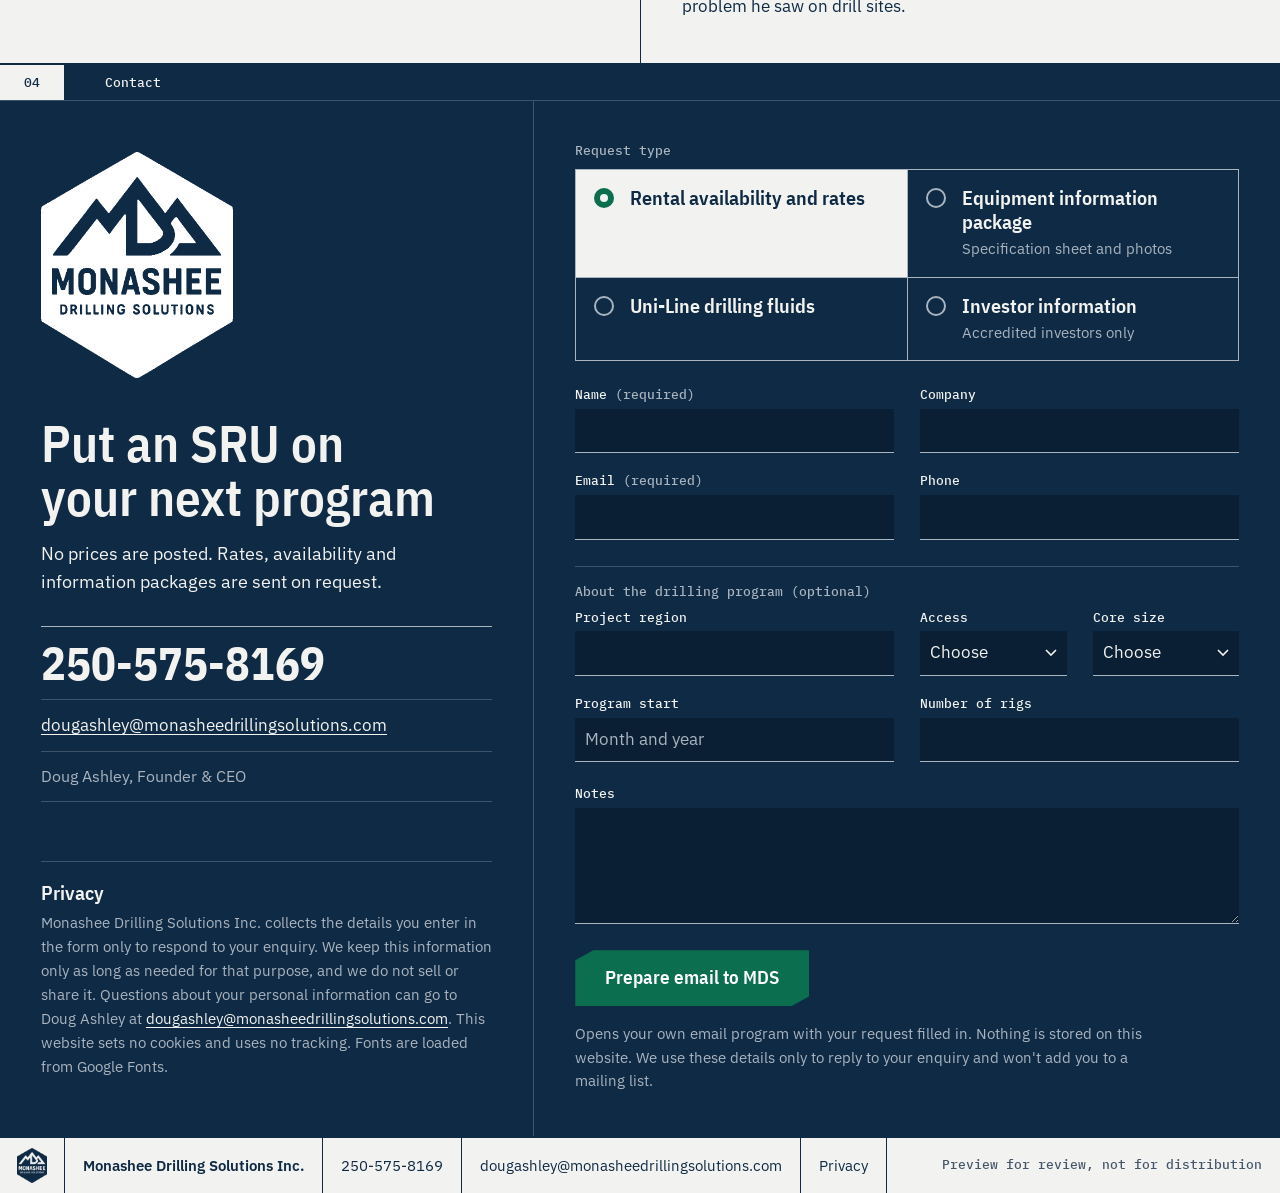
==== commit e0f2a912: "Specs & comparison tab styled as a page link (navy, arrow); 'See the side-by-side comparison' button" ====
--- a/index.html
+++ b/index.html
@@ -20,7 +20,7 @@
 <link rel="preconnect" href="https://fonts.googleapis.com">
 <link rel="preconnect" href="https://fonts.gstatic.com" crossorigin>
 <link rel="stylesheet" href="https://fonts.googleapis.com/css2?family=IBM+Plex+Mono:wght@500&amp;family=IBM+Plex+Sans+Condensed:wght@600;700&amp;family=IBM+Plex+Sans:wght@400;500;600&amp;display=swap">
-<link rel="stylesheet" href="css/site.css?v=12">
+<link rel="stylesheet" href="css/site.css?v=13">
 </head>
 <body id="top">
 <a class="skip" href="#how">Skip to content</a>
@@ -39,7 +39,7 @@
       <a href="#sru"><span>02</span>The unit</a>
       <a href="#uniline"><span>03</span>Uni-Line</a>
       <a href="#requests"><span>04</span>Contact</a>
-      <a href="specs.html"><span>05</span>Specs &amp; comparison</a>
+      <a class="tb-page" href="specs.html"><span>05</span>Specs &amp; comparison <b aria-hidden="true">&rarr;</b></a>
     </nav>
     <div class="tb-call">
       <a class="tb-phone" href="tel:+12505758169"><span class="tb-call-k">Call</span> 250-575-8169</a>
@@ -105,7 +105,10 @@
 
   <!-- Why -->
   <section class="why" aria-labelledby="why-title">
-    <div class="wrap why-head"><h2 id="why-title">Why drillers and drilling companies want one</h2></div>
+    <div class="wrap why-head">
+      <h2 id="why-title">Why drillers and drilling companies want one</h2>
+      <a class="act" href="specs.html">See the side-by-side comparison</a>
+    </div>
     <div class="wrap why-grid">
       <div class="why-col">
         <h3>On the drill pad</h3>
--- a/css/site.css
+++ b/css/site.css
@@ -770,3 +770,18 @@
   .vs-foot { padding: 26px 16px 32px; }
   .vs .act { width: 100%; justify-content: center; }
 }
+
+/* ---------- second page link: always looks like a page link, not a section link ---------- */
+.tb-index a.tb-page { background: var(--navy); color: #fff; }
+.tb-index a.tb-page span { color: var(--mint); }
+.tb-index a.tb-page b { font-weight: 600; color: var(--mint); }
+.tb-index a.tb-page:hover { background: var(--acc); }
+.tb-index a.tb-page:hover span, .tb-index a.tb-page:hover b { color: #fff; }
+.tb-index a.tb-page:focus-visible { outline-color: var(--mint); outline-offset: -4px; }
+.tb-index a.tb-page[aria-current="page"] { background: var(--navy); box-shadow: inset 0 -5px 0 var(--mint); }
+.why-head { display: flex; flex-wrap: wrap; align-items: flex-end; justify-content: space-between; gap: 18px 32px; padding-right: var(--pad); }
+.why-head .act { margin-bottom: clamp(22px, 2.4vw, 32px); }
+@media (max-width: 860px) {
+  .why-head { padding: 0 16px 0 0; }
+  .why-head .act { margin: 0 0 24px 16px; width: calc(100% - 16px); justify-content: center; }
+}
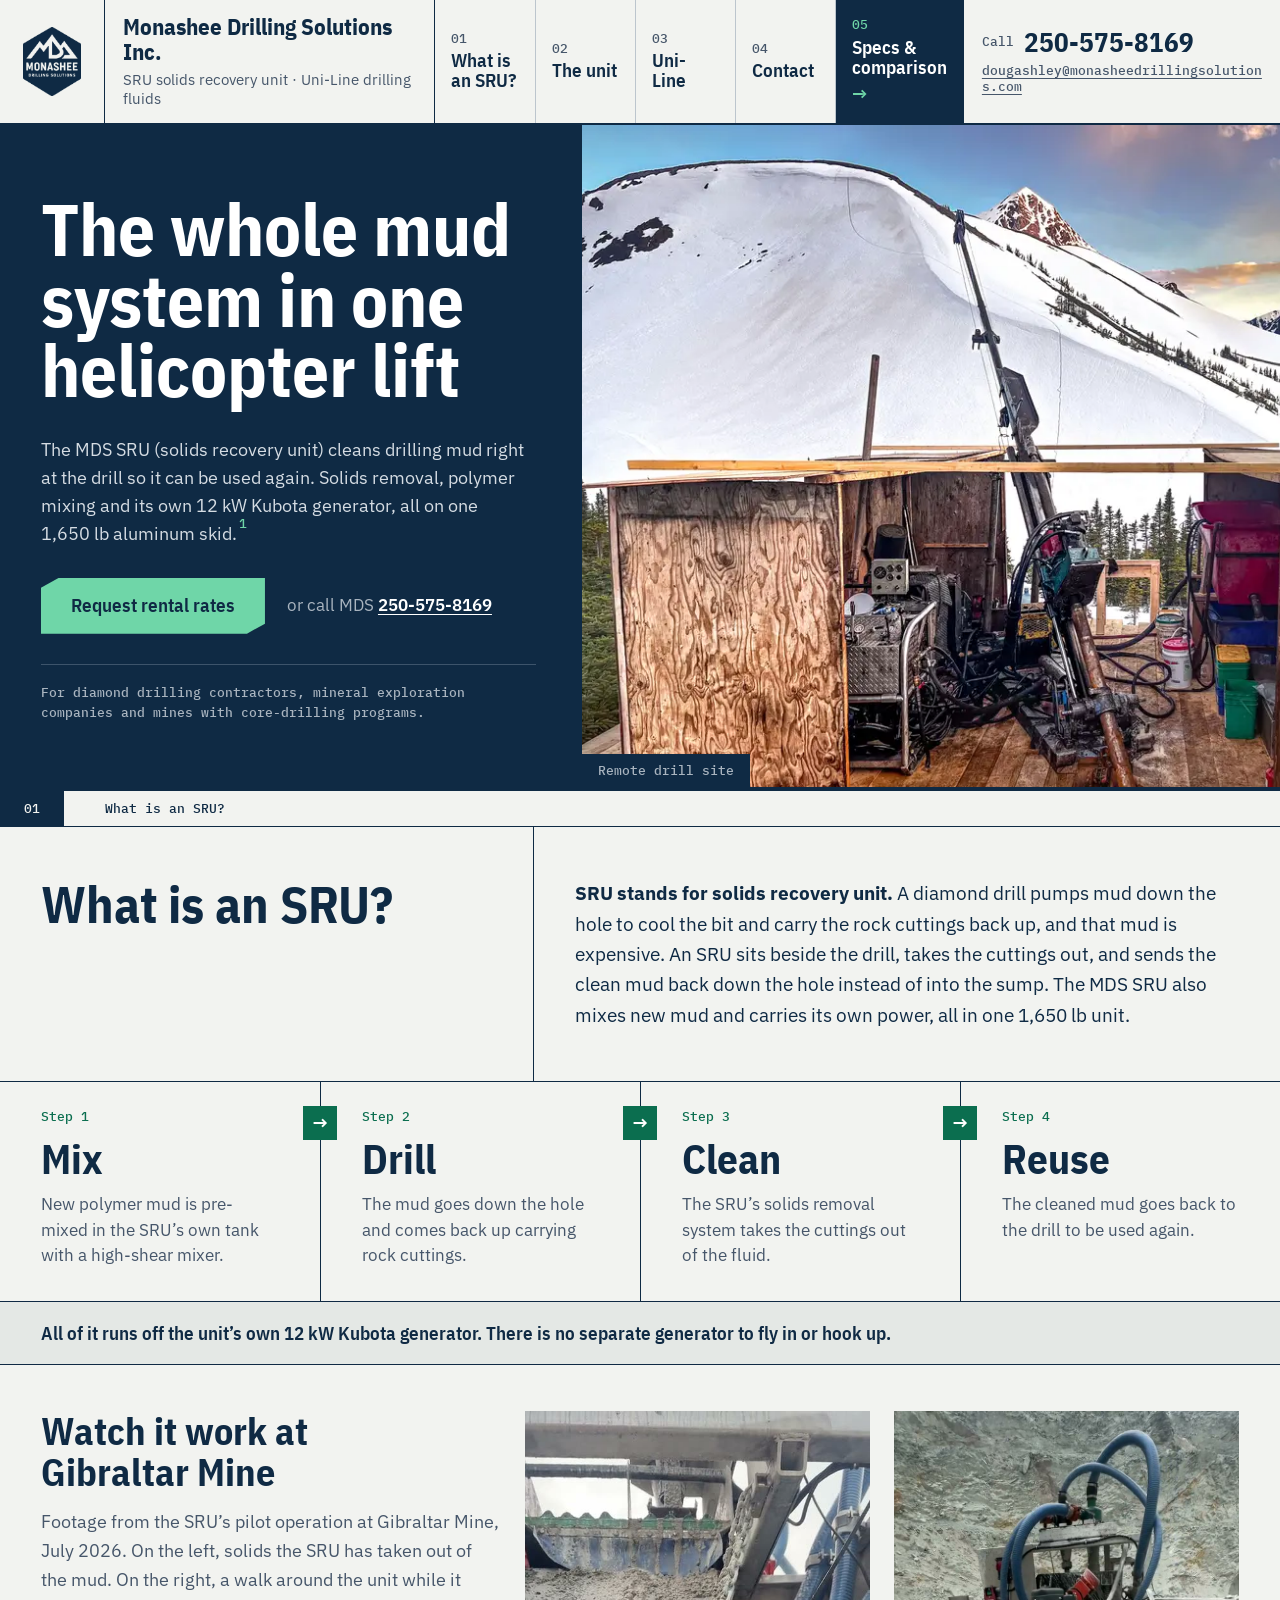
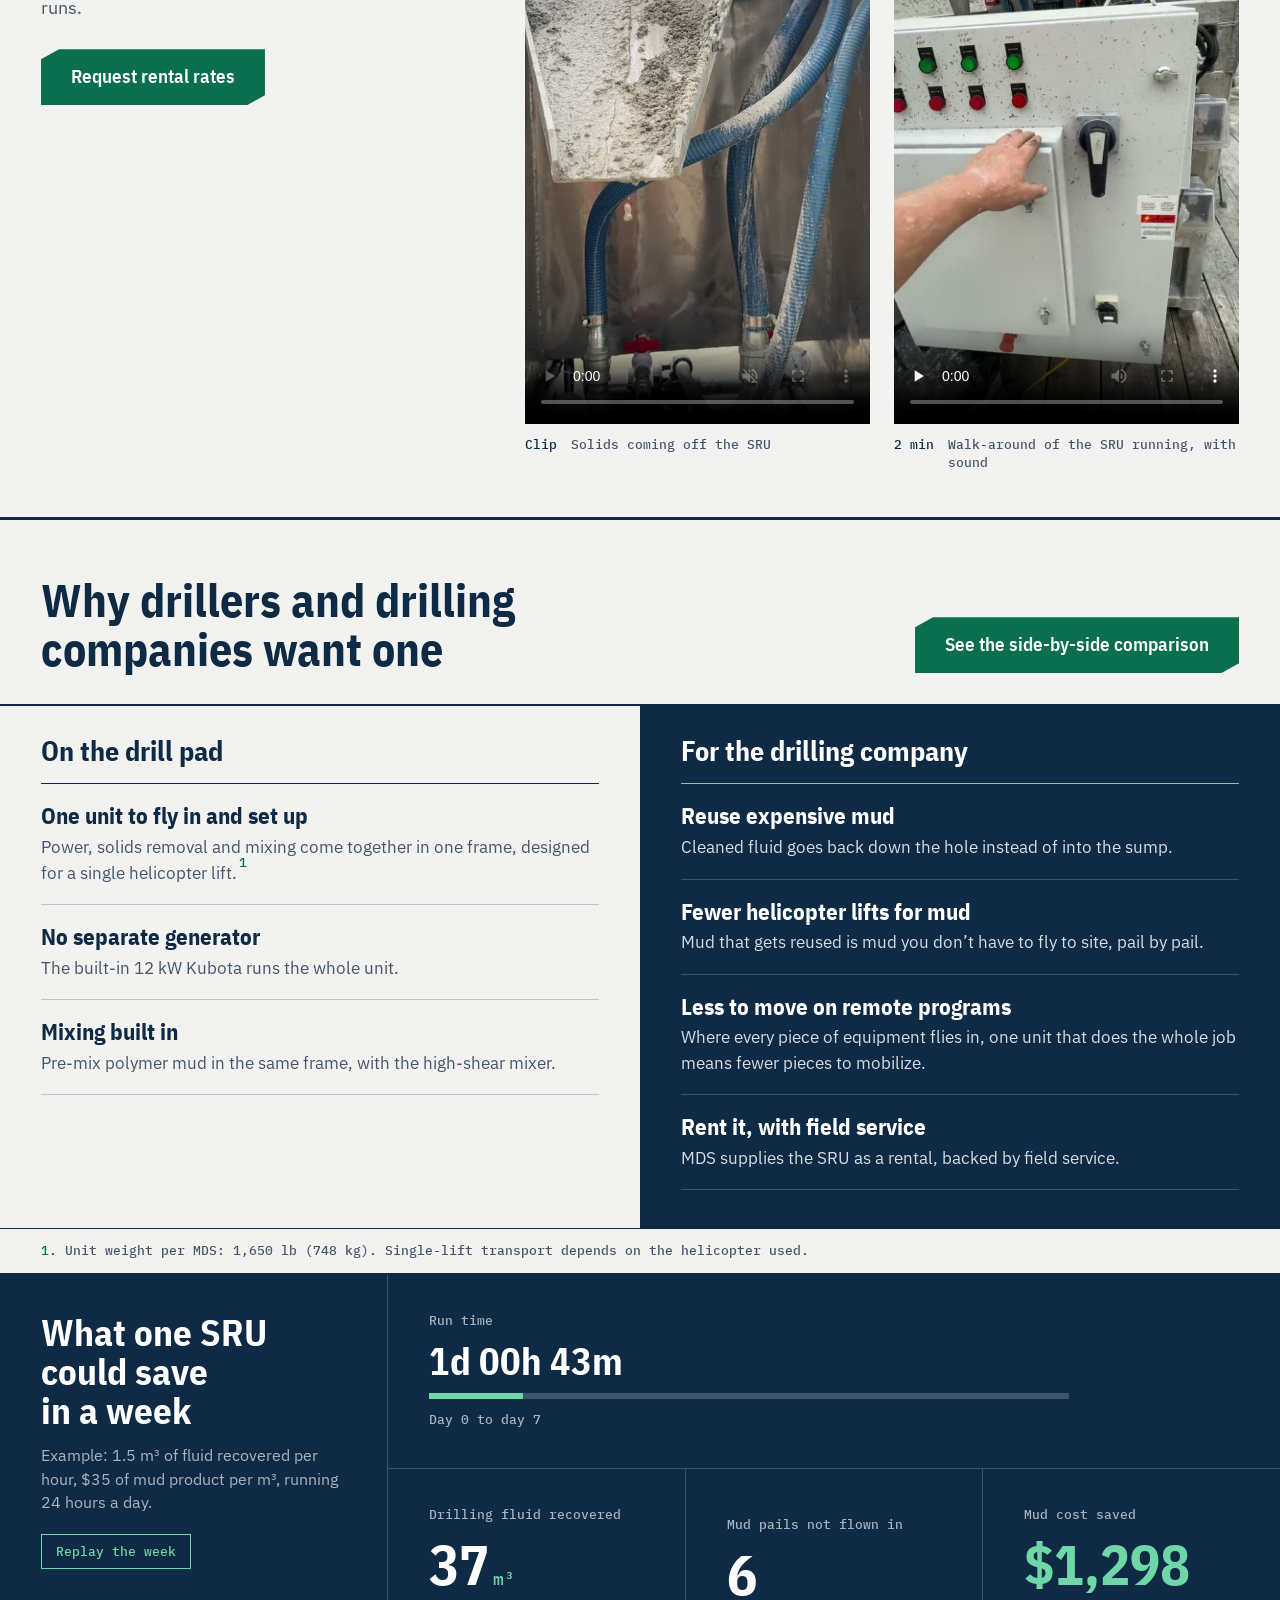
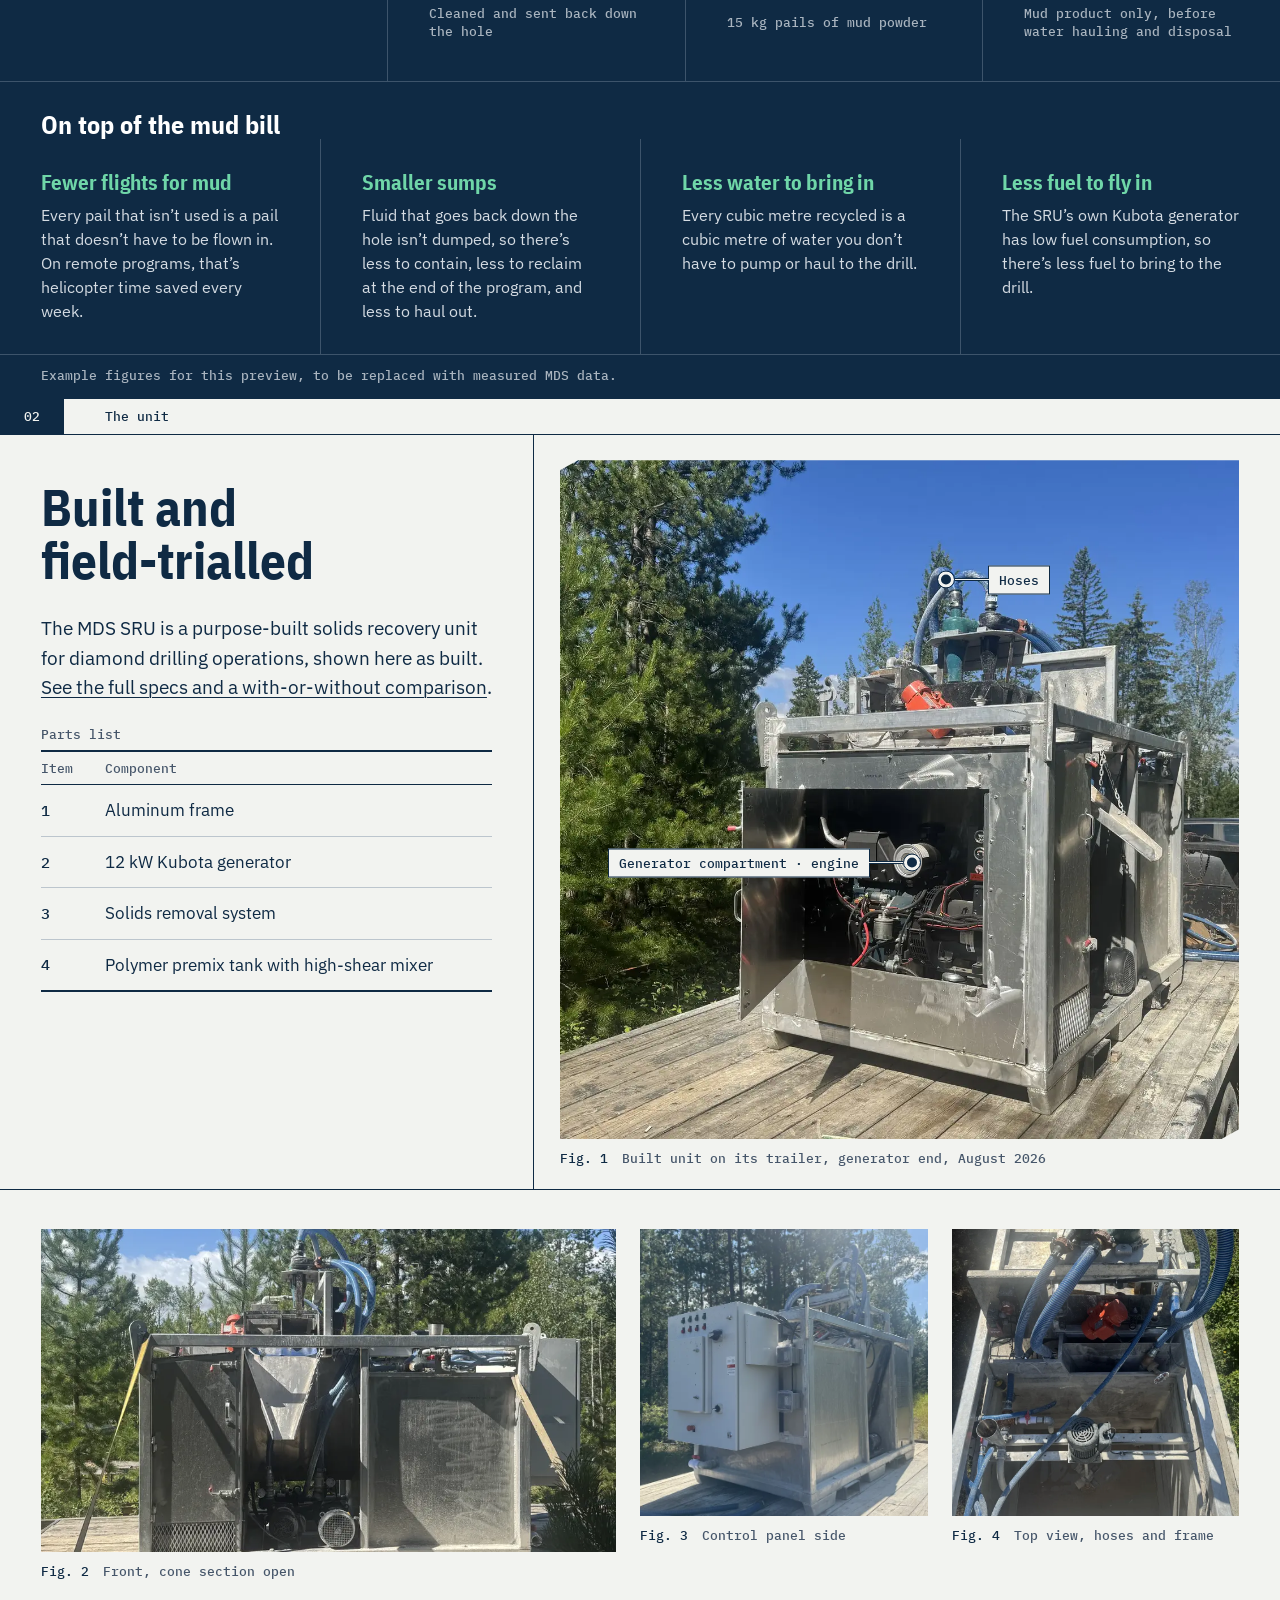
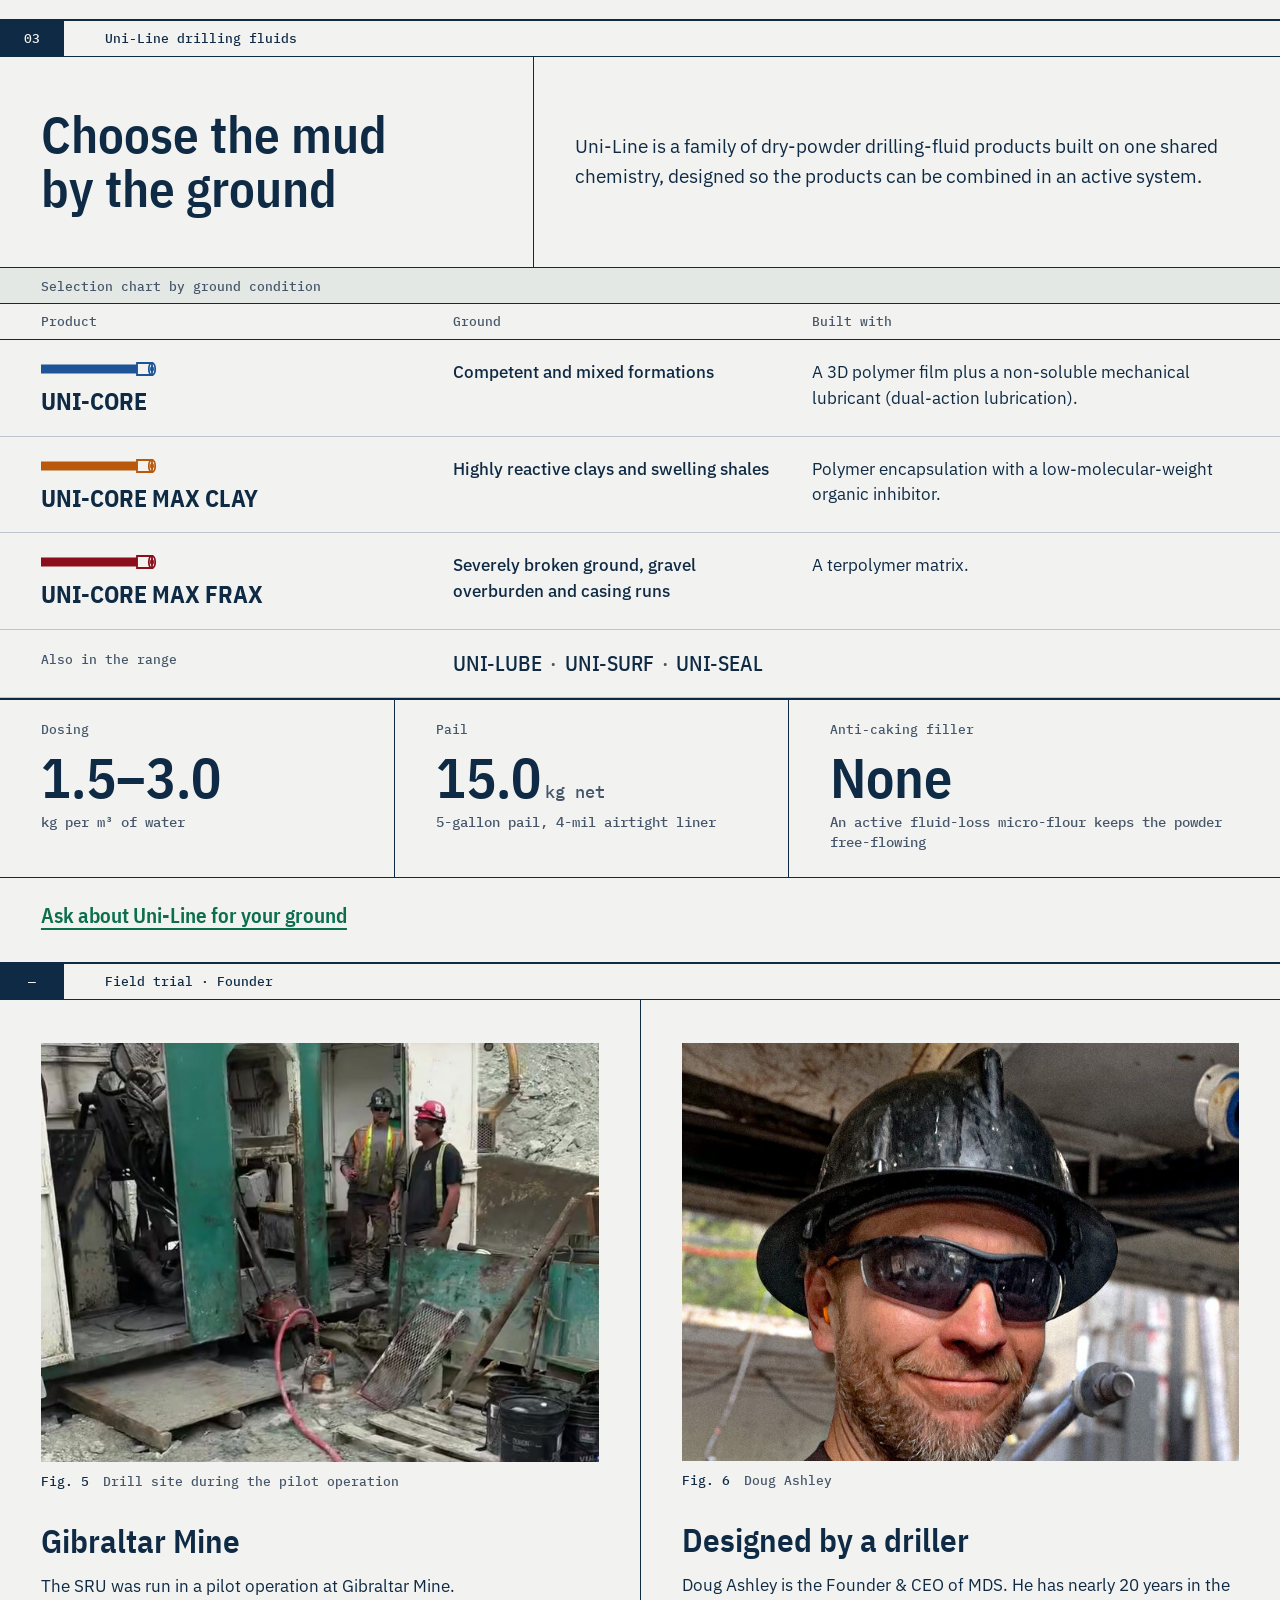
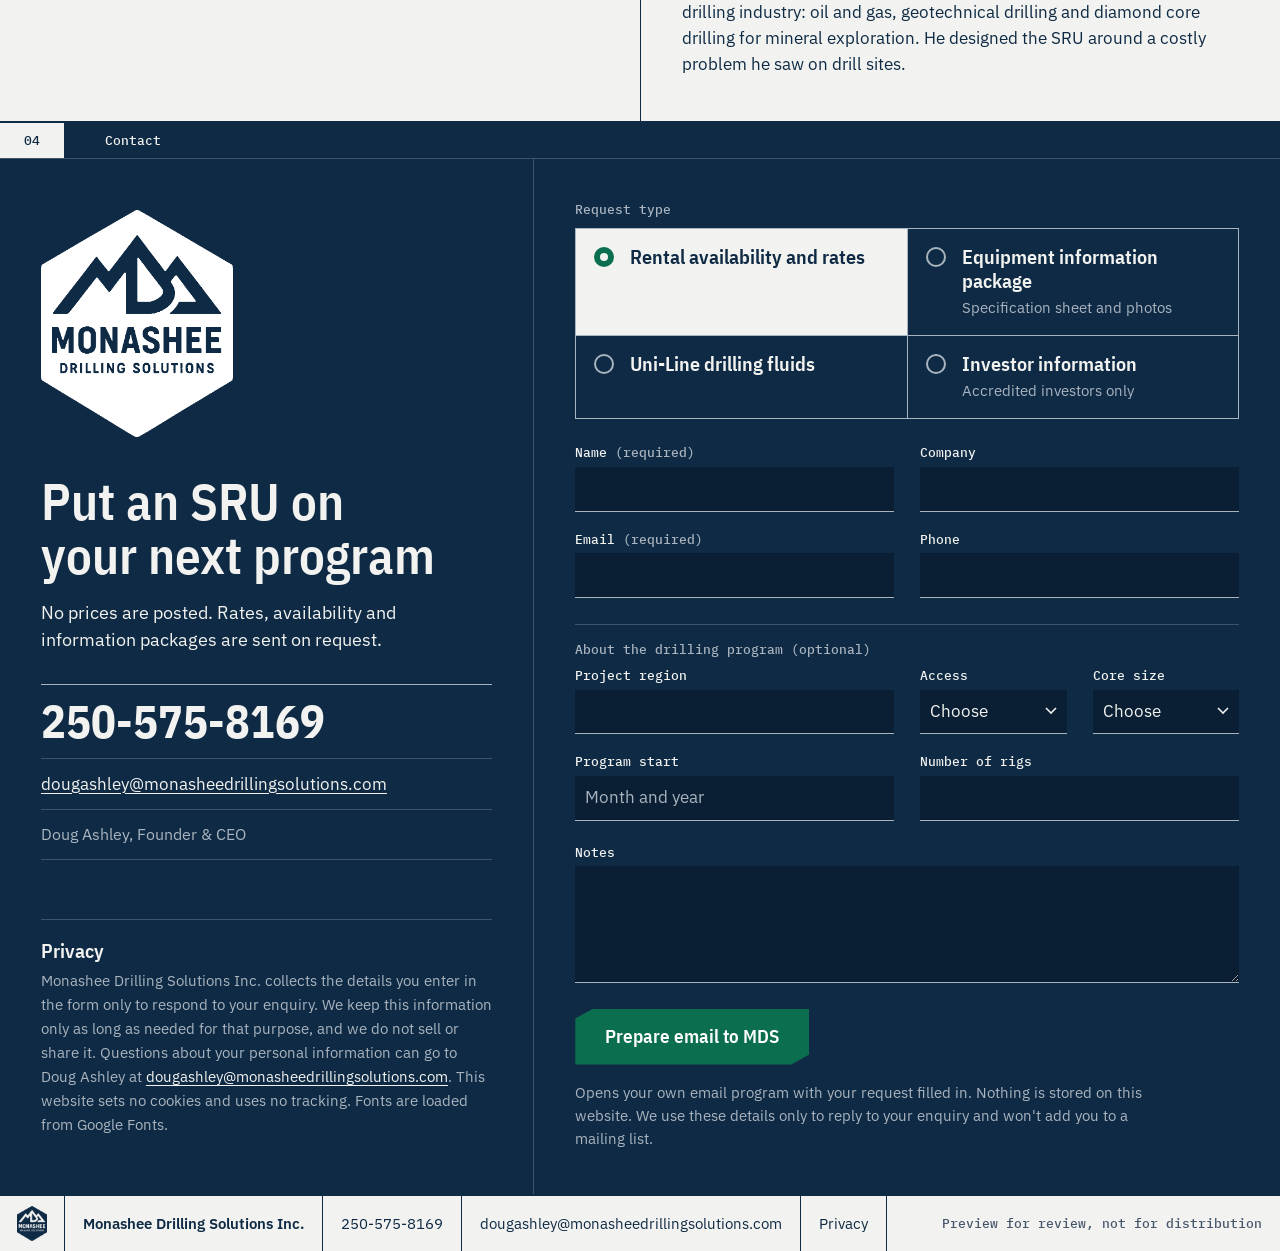
==== commit 21d17de2: "Name the unit 'solids recovery unit' (Doug's brochure wording); section 01 'What is an SRU?' explain" ====
--- a/index.html
+++ b/index.html
@@ -4,11 +4,11 @@
 <meta charset="utf-8">
 <meta name="viewport" content="width=device-width, initial-scale=1">
 <meta name="robots" content="noindex, nofollow">
-<title>Monashee Drilling Solutions Inc. · SRU solids removal unit and Uni-Line drilling fluids</title>
-<meta name="description" content="Monashee Drilling Solutions Inc. (MDS): the SRU solids removal unit for diamond drilling operations, offered as a rental with field service, and Uni-Line drilling fluids. Rates, availability and information packages on request.">
+<title>Monashee Drilling Solutions Inc. · SRU solids recovery unit and Uni-Line drilling fluids</title>
+<meta name="description" content="Monashee Drilling Solutions Inc. (MDS): the SRU (solids recovery unit) for diamond drilling operations, offered as a rental with field service, and Uni-Line drilling fluids. Rates, availability and information packages on request.">
 <meta property="og:type" content="website">
-<meta property="og:title" content="Monashee Drilling Solutions Inc. · SRU solids removal unit and Uni-Line drilling fluids">
-<meta property="og:description" content="The whole mud system in one helicopter lift: solids removal, polymer mixing and its own 12 kW generator on one aluminum skid. Available to rent, with field service.">
+<meta property="og:title" content="Monashee Drilling Solutions Inc. · SRU solids recovery unit and Uni-Line drilling fluids">
+<meta property="og:description" content="The MDS SRU (solids recovery unit): the whole mud system in one helicopter lift. solids removal, polymer mixing and its own 12 kW generator on one aluminum skid. Available to rent, with field service.">
 <meta property="og:image" content="https://markharding123456-a11y.github.io/monashee-drilling-solutions/img/drillsite-1600.jpg">
 <meta property="og:image:width" content="1600">
 <meta property="og:image:height" content="1200">
@@ -20,7 +20,7 @@
 <link rel="preconnect" href="https://fonts.googleapis.com">
 <link rel="preconnect" href="https://fonts.gstatic.com" crossorigin>
 <link rel="stylesheet" href="https://fonts.googleapis.com/css2?family=IBM+Plex+Mono:wght@500&amp;family=IBM+Plex+Sans+Condensed:wght@600;700&amp;family=IBM+Plex+Sans:wght@400;500;600&amp;display=swap">
-<link rel="stylesheet" href="css/site.css?v=13">
+<link rel="stylesheet" href="css/site.css?v=14">
 </head>
 <body id="top">
 <a class="skip" href="#how">Skip to content</a>
@@ -32,10 +32,10 @@
     </a>
     <div class="tb-name">
       <strong>Monashee Drilling Solutions Inc.</strong>
-      <span>SRU solids removal unit · Uni-Line drilling fluids</span>
+      <span>SRU solids recovery unit · Uni-Line drilling fluids</span>
     </div>
     <nav class="tb-index" aria-label="Sections">
-      <a href="#how"><span>01</span>What it does</a>
+      <a href="#how"><span>01</span>What is an SRU?</a>
       <a href="#sru"><span>02</span>The unit</a>
       <a href="#uniline"><span>03</span>Uni-Line</a>
       <a href="#requests"><span>04</span>Contact</a>
@@ -54,7 +54,7 @@
   <section class="mast" aria-labelledby="mast-title">
     <div class="mast-text">
       <h1 id="mast-title">The whole mud system in one helicopter lift</h1>
-      <p class="mast-lede">The MDS SRU cleans drilling mud right at the drill so it can be used again. Solids removal, polymer mixing and its own 12&nbsp;kW Kubota generator, all on one 1,650&nbsp;lb aluminum skid.<sup class="fn"><a href="#fn-1" aria-label="Note 1">1</a></sup></p>
+      <p class="mast-lede">The MDS SRU (solids recovery unit) cleans drilling mud right at the drill so it can be used again. Solids removal, polymer mixing and its own 12&nbsp;kW Kubota generator, all on one 1,650&nbsp;lb aluminum skid.<sup class="fn"><a href="#fn-1" aria-label="Note 1">1</a></sup></p>
       <div class="act-row">
         <a class="act act-mint" href="#requests" data-request="rental">Request rental rates</a>
         <p class="act-alt">or call MDS <a href="tel:+12505758169">250-575-8169</a></p>
@@ -72,10 +72,10 @@
 
   <!-- 01 What it does -->
   <section id="how" aria-labelledby="how-title">
-    <div class="band"><div class="wrap band-grid"><span class="band-no">01</span><span class="band-title">What it does</span></div></div>
+    <div class="band"><div class="wrap band-grid"><span class="band-no">01</span><span class="band-title">What is an SRU?</span></div></div>
     <div class="wrap how-head">
-      <h2 id="how-title">What it does, in plain terms</h2>
-      <p>A diamond drill pumps drilling fluid, or mud, down the hole to cool the bit and carry the rock cuttings back up. That mud is expensive. The SRU takes the solids out of it right at the drill, so the same mud can go back down the hole instead of being dumped.</p>
+      <h2 id="how-title">What is an SRU?</h2>
+      <p><span><b>SRU stands for solids recovery unit.</b> A diamond drill pumps mud down the hole to cool the bit and carry the rock cuttings back up, and that mud is expensive. An SRU sits beside the drill, takes the cuttings out, and sends the clean mud back down the hole instead of into the sump. The MDS SRU also mixes new mud and carries its own power, all in one 1,650&nbsp;lb unit.</span></p>
     </div>
     <div class="wrap">
       <ol class="flow">
@@ -179,7 +179,7 @@
     <div class="wrap hero">
       <div class="hero-text">
         <h2 class="unit-title" id="sru-title">Built and field-trialled</h2>
-        <p class="lede">The MDS SRU is a purpose-built solids removal unit for diamond drilling operations, shown here as built. <a href="specs.html">See the full specs and a with-or-without comparison</a>.</p>
+        <p class="lede">The MDS SRU is a purpose-built solids recovery unit for diamond drilling operations, shown here as built. <a href="specs.html">See the full specs and a with-or-without comparison</a>.</p>
         <table class="parts">
           <caption>Parts list</caption>
           <thead><tr><th scope="col">Item</th><th scope="col">Component</th></tr></thead>
--- a/css/site.css
+++ b/css/site.css
@@ -785,3 +785,6 @@
   .why-head { padding: 0 16px 0 0; }
   .why-head .act { margin: 0 0 24px 16px; width: calc(100% - 16px); justify-content: center; }
 }
+
+/* "What is an SRU?" definition: the answer leads in bold */
+.how-head p b { color: var(--ink); font-weight: 700; }
